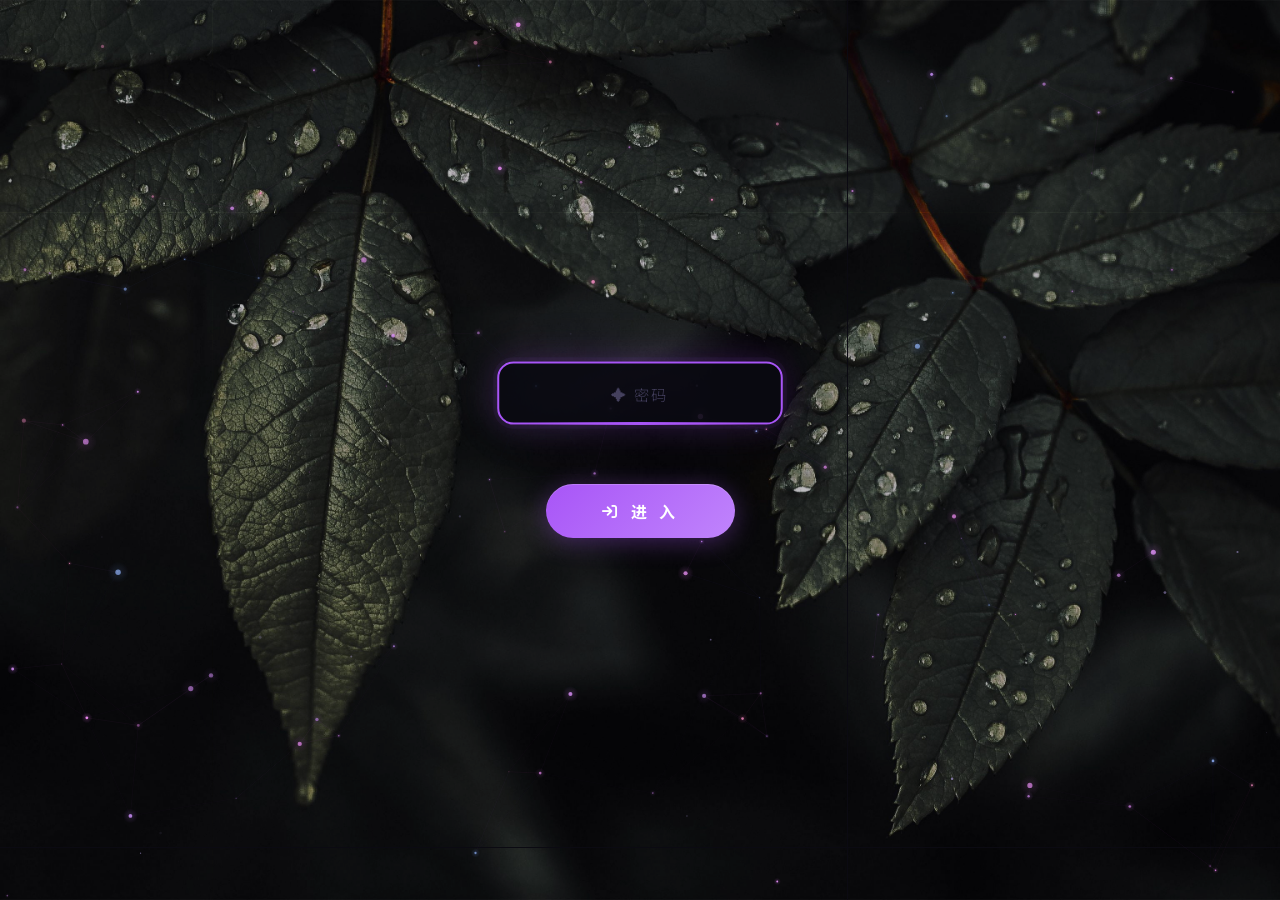
==== index.html @ 1ad1141d "fix: improve background slideshow loading" ====
<!DOCTYPE html>
<html lang="zh-CN">
<head>
  <meta charset="UTF-8">
  <meta name="viewport" content="width=device-width, initial-scale=1.0">
  <title>AniList · 入口</title>
  <link rel="preconnect" href="https://fonts.googleapis.com">
  <link rel="preconnect" href="https://fonts.gstatic.com" crossorigin>
  <link href="https://fonts.googleapis.com/css2?family=Noto+Sans+SC:wght@300;400;500;700;900&family=Zen+Dots&display=swap" rel="stylesheet">
  <link rel="preload" as="image" href="images/bg1.jpg">
  <link rel="preload" as="image" href="images/bg4.jpg">
  <link rel="preload" as="image" href="images/bg5.jpg">
  <link rel="preload" as="image" href="images/bg6.jpg">
  <link rel="preload" as="image" href="images/bg11.jpg">
  <link rel="stylesheet" href="https://cdnjs.cloudflare.com/ajax/libs/font-awesome/6.5.1/css/all.min.css">
  <link rel="stylesheet" href="css/style.css">
  <style>
    body { margin: 0; overflow: hidden; background: #0b0a12; }
    #particleCanvas { position: fixed; inset: 0; z-index: 1; pointer-events: none; }

    /* 背景轮播 */
    .bg-slideshow {
      position: fixed;
      inset: 0;
      z-index: 0;
      background: #0b0a12;
    }
    .bg-slideshow img {
      position: absolute;
      inset: 0;
      width: 100%;
      height: 100%;
      object-fit: cover;
      opacity: 0;
      transition: opacity 1.8s ease;
      will-change: opacity;
    }
    .bg-slideshow img.active {
      opacity: 0.75;
    }
  </style>
</head>
<body>

  <!-- 背景轮播 -->
  <div class="bg-slideshow" id="bgSlideshow">
    <img src="images/bg1.jpg" alt="" />
    <img src="images/bg4.jpg" alt="" />
    <img src="images/bg5.jpg" alt="" />
    <img src="images/bg6.jpg" alt="" />
    <img src="images/bg11.jpg" alt="" />
  </div>

  <canvas id="particleCanvas"></canvas>

  <div class="gate-wrap" id="gateWrap">
    <div class="gate-box" id="gateBox">
      <div class="gate-input-wrap">
        <input type="password" id="gatePassword" class="gate-input" placeholder="✦ 密码" autocomplete="off" spellcheck="false" />
        <div class="gate-input-glow"></div>
      </div>
      <p class="gate-error" id="gateError">✧ 密码错误</p>
      <button class="gate-btn" id="gateBtn"><i class="fa-solid fa-arrow-right-to-bracket"></i> 进 入</button>
    </div>
  </div>

  <script src="js/particles.js"></script>
  <script>
    (function() {
      'use strict';

      const PASSWORD = '9421';

      // 粒子背景
      var c = document.getElementById('particleCanvas');
      if (c) new ParticleBackground(c);

      // 背景图轮播
      (function() {
        var imgs = document.querySelectorAll('#bgSlideshow img');
        if (imgs.length === 0) return;
        var idx = 0;
        var started = false;

        function startSlideshow() {
          if (started) return;
          started = true;
          imgs[idx].classList.add('active');
          setInterval(function() {
            imgs[idx].classList.remove('active');
            idx = (idx + 1) % imgs.length;
            imgs[idx].classList.add('active');
          }, 5000);
        }

        var first = imgs[0];
        if (first.complete) {
          startSlideshow();
        } else {
          first.addEventListener('load', startSlideshow, { once: true });
        }
      })();

      var input = document.getElementById('gatePassword');
      var btn = document.getElementById('gateBtn');
      var error = document.getElementById('gateError');
      var wrap = document.getElementById('gateWrap');

      if (sessionStorage.getItem('anilist_gate_passed') === '1') {
        window.location.replace('app.html');
        return;
      }

      function tryEnter() {
        if (input.value === PASSWORD) {
          sessionStorage.setItem('anilist_gate_passed', '1');
          btn.disabled = true;
          input.classList.remove('shake');
          input.classList.add('success');
          input.disabled = true;
          setTimeout(function() {
            wrap.style.opacity = '0';
            wrap.style.transition = 'opacity 0.4s ease';
            setTimeout(function() { window.location.replace('app.html'); }, 400);
          }, 300);
        } else {
          input.classList.remove('success');
          input.classList.add('shake');
          error.classList.add('show');
          input.value = '';
          input.blur();
          setTimeout(function() {
            input.classList.remove('shake');
            input.focus();
          }, 500);
        }
      }

      input.addEventListener('keydown', function(e) {
        if (e.key === 'Enter') { e.preventDefault(); tryEnter(); }
      });

      btn.addEventListener('click', tryEnter);

      input.addEventListener('input', function() {
        error.classList.remove('show');
        input.classList.remove('shake');
      });

      setTimeout(function() { input.focus(); }, 600);
    })();
  </script>
</body>
</html>
---- css/style.css ----
﻿/* ============================================================
   AniList 路 鍔ㄦ极椋庤拷鐣蹇?- 鍏ㄦ牱寮?
   ============================================================ */

/* ---------- CSS 鍙橀噺 ---------- */
:root {
  --bg-primary: #0b0a12;
  --bg-secondary: #12101e;
  --bg-card: #1a1730;
  --bg-card-hover: #221f3a;
  --bg-modal: #1a1730;
  --bg-input: #12101e;
  --border-color: #2d2850;
  --border-focus: #a855f7;
  --text-primary: #f0eef8;
  --text-secondary: #9a94b8;
  --text-muted: #6b6490;
  --accent: #a855f7;
  --accent-hover: #c084fc;
  --accent-glow: rgba(168, 85, 247, 0.35);
  --accent-gradient: linear-gradient(135deg, #a855f7, #ec4899);
  --accent-gradient-2: linear-gradient(135deg, #a855f7, #ec4899, #f59e0b, #a855f7);
  --accent-gradient-3: linear-gradient(90deg, #a855f7, #ec4899, #f59e0b, #22c55e, #60a5fa, #a855f7);
  --danger: #ef4444;
  --danger-hover: #f87171;
  --success: #22c55e;
  --success-bg: rgba(34, 197, 94, 0.1);
  --watching-color: #22c55e;
  --want-color: #f59e0b;
  --completed-color: #a855f7;
  --hold-color: #6b7280;
  --anime-color: #f472b6;
  --drama-color: #60a5fa;
  --movie-color: #f59e0b;
  --card-radius: 16px;
  --modal-radius: 20px;
  --font-main: 'Noto Sans SC', -apple-system, BlinkMacSystemFont, sans-serif;
  --font-display: 'Zen Dots', cursive;
  --shadow-card: 0 4px 24px rgba(0, 0, 0, 0.4);
  --shadow-modal: 0 8px 48px rgba(0, 0, 0, 0.6);
  --transition: 0.25s cubic-bezier(0.4, 0, 0.2, 1);
  --transition-slow: 0.5s cubic-bezier(0.4, 0, 0.2, 1);
}

/* ---------- 鍏抽敭甯у姩鐢?---------- */
@keyframes neonPulse {
  0%, 100% { filter: drop-shadow(0 0 8px var(--accent-glow)); }
  50% { filter: drop-shadow(0 0 20px var(--accent-glow)) drop-shadow(0 0 40px rgba(168, 85, 247, 0.2)); }
}

@keyframes neonPulseText {
  0%, 100% { opacity: 1; }
  50% { opacity: 0.85; }
}

@keyframes shimmer {
  0% { background-position: -200% 0; }
  100% { background-position: 200% 0; }
}

@keyframes rotateGlow {
  0% { transform: rotate(0deg); }
  100% { transform: rotate(360deg); }
}

@keyframes floatShape {
  0%, 100% { transform: translateY(0) rotate(0deg); }
  33% { transform: translateY(-12px) rotate(1deg); }
  66% { transform: translateY(-6px) rotate(-1deg); }
}

@keyframes scaleIn {
  from { transform: scale(0.85); opacity: 0; }
  to { transform: scale(1); opacity: 1; }
}

@keyframes pulseRing {
  0% { transform: scale(1); opacity: 0.6; }
  50% { transform: scale(1.3); opacity: 0.2; }
  100% { transform: scale(1.5); opacity: 0; }
}

@keyframes confettiFall {
  0% { transform: translateY(-10vh) rotate(0deg); opacity: 1; }
  100% { transform: translateY(110vh) rotate(720deg); opacity: 0; }
}

@keyframes glowSlide {
  0% { left: -100%; }
  100% { left: 200%; }
}

@keyframes fadeInUp {
  from { opacity: 0; transform: translateY(20px); }
  to { opacity: 1; transform: translateY(0); }
}

/* ---------- Reset ---------- */
*, *::before, *::after {
  box-sizing: border-box;
  margin: 0;
  padding: 0;
}

html { scroll-behavior: smooth; }

body {
  font-family: var(--font-main);
  background: var(--bg-primary);
  color: var(--text-primary);
  min-height: 100vh;
  overflow-x: hidden;
  overflow-y: scroll;
  line-height: 1.6;
}

/* ---------- 鍚屾鐘舵€佹寚绀哄櫒 ---------- */
.sync-status {
  position: fixed;
  top: 12px;
  right: 12px;
  z-index: 50;
  display: flex;
  align-items: center;
  gap: 5px;
  padding: 5px 12px 5px 10px;
  border-radius: 20px;
  font-size: 11px;
  font-weight: 500;
  background: rgba(11, 10, 18, 0.7);
  backdrop-filter: blur(8px);
  border: 1px solid var(--border-color);
  color: var(--text-muted);
  pointer-events: none;
  transition: var(--transition);
  animation: fadeInDown 0.4s ease;
}

.sync-status i { font-size: 12px; }

.sync-status.sync-connected {
  border-color: rgba(34, 197, 94, 0.3);
  color: var(--success);
}

.sync-status.sync-syncing i {
  animation: spin 1.5s linear infinite;
}

.sync-status.sync-error {
  border-color: rgba(239, 68, 68, 0.3);
  color: var(--danger);
}

.sync-status.sync-local {
  border-color: rgba(107, 114, 128, 0.3);
  color: var(--text-muted);
}

@keyframes spin {
  from { transform: rotate(0deg); }
  to { transform: rotate(360deg); }
}

@keyframes fadeInDown {
  from { opacity: 0; transform: translateY(-10px); }
  to { opacity: 1; transform: translateY(0); }
}

/* ---------- 绮掑瓙鐢诲竷 ---------- */
#particleCanvas {
  position: fixed;
  top: 0;
  left: 0;
  width: 100%;
  height: 100%;
  z-index: 0;
  pointer-events: none;
}

/* ---------- 鑳屾櫙鍔ㄦ极鍓奖 ---------- */
.anime-bg-container {
  position: fixed;
  top: 0;
  left: 0;
  width: 100%;
  height: 100%;
  z-index: 0;
  pointer-events: none;
  overflow: hidden;
}

.anime-bg-silhouette {
  position: absolute;
  pointer-events: none;
  will-change: transform;
  transition: opacity 1.5s ease;
}

@keyframes silhouetteFloat {
  0%, 100% { transform: translate(0, 0) rotate(0deg) scale(1); }
  25% { transform: translate(40px, -25px) rotate(6deg) scale(1.03); }
  50% { transform: translate(-15px, -45px) rotate(-4deg) scale(0.97); }
  75% { transform: translate(25px, -15px) rotate(3deg) scale(1.01); }
}

@keyframes silhouetteFloat2 {
  0%, 100% { transform: translate(0, 0) rotate(0deg) scale(1); }
  33% { transform: translate(-35px, -20px) rotate(-5deg) scale(1.02); }
  66% { transform: translate(20px, -35px) rotate(4deg) scale(0.98); }
}

@keyframes silhouetteFloat3 {
  0%, 100% { transform: translate(0, 0) rotate(0deg); }
  50% { transform: translate(30px, -30px) rotate(-8deg); }
}

/* ---------- 涓诲鍣?---------- */
.app-container {
  position: relative;
  z-index: 1;
  max-width: 1200px;
  margin: 0 auto;
  padding: 16px 16px 100px;
}

/* ============================================================
   澶撮儴
   ============================================================ */
.app-header {
  margin-bottom: 20px;
}

.header-content {
  display: flex;
  align-items: center;
  justify-content: space-between;
  padding: 16px 20px;
  background: var(--bg-secondary);
  border: 1px solid var(--border-color);
  border-radius: 20px;
  backdrop-filter: blur(12px);
}

.header-brand {
  display: flex;
  align-items: center;
  gap: 10px;
}

.header-icon {
  width: 44px;
  height: 44px;
  display: flex;
  align-items: center;
  justify-content: center;
  font-size: 20px;
  background: rgba(168, 85, 247, 0.12);
  border-radius: 14px;
  color: var(--accent-hover);
  animation: floatShape 4s ease-in-out infinite;
  box-shadow: 0 0 20px rgba(168, 85, 247, 0.1);
  transition: var(--transition);
}

.header-content:hover .header-icon {
  background: rgba(168, 85, 247, 0.2);
  box-shadow: 0 0 30px var(--accent-glow);
  transform: rotate(-5deg) scale(1.05);
}

.header-title {
  font-family: var(--font-display);
  font-size: 22px;
  font-weight: 400;
  background: var(--accent-gradient-3);
  background-size: 200% auto;
  -webkit-background-clip: text;
  -webkit-text-fill-color: transparent;
  background-clip: text;
  letter-spacing: 1px;
  animation: neonPulse 3s ease-in-out infinite, shimmer 6s linear infinite;
}

/* ---------- 鍏ㄥ眬鍥炬爣鍔ㄧ敾 ---------- */
.header-btn i, .fab i, .btn i {
  transition: transform 0.3s ease, filter 0.3s ease;
}

.header-btn:hover i {
  transform: scale(1.2);
  filter: drop-shadow(0 0 4px var(--accent-glow));
}

.btn-submit:hover i {
  transform: translateX(2px) scale(1.1);
}

.btn-danger:hover i {
  animation: iconShake 0.4s ease;
}

@keyframes iconShake {
  0%, 100% { transform: rotate(0); }
  25% { transform: rotate(-8deg); }
  75% { transform: rotate(8deg); }
}

/* 榧犳爣鍏夋檿璺熼殢 */
#glowCursor {
  position: fixed;
  width: 300px;
  height: 300px;
  border-radius: 50%;
  background: radial-gradient(circle, rgba(168, 85, 247, 0.06) 0%, transparent 70%);
  pointer-events: none;
  z-index: 0;
  transform: translate(-50%, -50%);
  transition: left 0.15s ease-out, top 0.15s ease-out;
}

.header-subtitle {
  font-size: 12px;
  color: var(--text-muted);
  -webkit-text-fill-color: var(--text-muted);
  background: none;
  display: none;
}

.header-actions {
  display: flex;
  gap: 6px;
}

.header-btn {
  width: 38px;
  height: 38px;
  border-radius: 10px;
  border: 1px solid var(--border-color);
  background: var(--bg-input);
  color: var(--text-secondary);
  font-size: 14px;
  cursor: pointer;
  transition: var(--transition);
  display: flex;
  align-items: center;
  justify-content: center;
}

.header-btn:hover {
  border-color: var(--accent);
  color: var(--accent);
  background: rgba(168, 85, 247, 0.08);
  box-shadow: 0 0 16px var(--accent-glow);
}

/* ============================================================
   绛涢€夋爮
   ============================================================ */
.filter-bar {
  display: flex;
  flex-direction: column;
  gap: 10px;
  margin-bottom: 16px;
}

.filter-group {
  display: flex;
  gap: 8px;
  flex-wrap: wrap;
}

.filter-select-wrapper {
  flex: 1;
  min-width: 100px;
}

.filter-select {
  width: 100%;
  padding: 10px 12px;
  background: var(--bg-secondary);
  border: 1px solid var(--border-color);
  border-radius: 12px;
  color: var(--text-primary);
  font-size: 13px;
  font-family: var(--font-main);
  outline: none;
  cursor: pointer;
  transition: var(--transition);
  appearance: none;
  -webkit-appearance: none;
  background-image: url("data:image/svg+xml,%3Csvg xmlns='http://www.w3.org/2000/svg' width='12' height='12' viewBox='0 0 24 24' fill='none' stroke='%239a94b8' stroke-width='2' stroke-linecap='round' stroke-linejoin='round'%3E%3Cpolyline points='6 9 12 15 18 9'%3E%3C/polyline%3E%3C/svg%3E");
  background-repeat: no-repeat;
  background-position: right 10px center;
  padding-right: 32px;
}

.filter-select:focus {
  border-color: var(--accent);
  box-shadow: 0 0 16px var(--accent-glow);
}

.filter-select option {
  background: var(--bg-modal);
  color: var(--text-primary);
}

/* ============================================================
   缁熻鏍?
   ============================================================ */
.stats-bar {
  display: flex;
  gap: 8px;
  margin-bottom: 20px;
  overflow-x: auto;
  padding: 2px 0;
  -webkit-overflow-scrolling: touch;
  scrollbar-width: none;
}
.stats-bar::-webkit-scrollbar { display: none; }

.stat-item {
  flex: 1;
  min-width: 64px;
  padding: 10px 6px;
  background: var(--bg-secondary);
  border: 1px solid var(--border-color);
  border-radius: 14px;
  text-align: center;
  cursor: pointer;
  transition: var(--transition);
  user-select: none;
  min-height: 72px;
  display: flex;
  flex-direction: column;
  justify-content: center;
  align-items: center;
}

/* ===== 搜索行 ===== */
.search-row {
  display: flex;
  gap: 8px;
  margin-bottom: 16px;
}

.search-row .stat-search-wrap {
  position: relative;
  width: 100%;
}

.search-row .stat-search-wrap i {
  position: absolute;
  left: 8px;
  top: 50%;
  transform: translateY(-50%);
  font-size: 11px;
  color: var(--text-muted);
  pointer-events: none;
  transition: var(--transition);
}

.search-row .stat-search {
  width: 100%;
  padding: 6px 8px 6px 22px;
  background: var(--bg-secondary);
  border: 1px solid var(--border-color);
  border-radius: 10px;
  color: var(--text-primary);
  font-size: 12px;
  font-family: var(--font-main);
  outline: none;
  transition: var(--transition);
  box-sizing: border-box;
  cursor: text;
}

.search-row .stat-search::placeholder { color: var(--text-muted); font-size: 11px; }
.search-row .stat-search:hover { border-color: rgba(168, 85, 247, 0.3); }
.search-row .stat-search:focus {
  border-color: var(--accent);
  box-shadow: 0 0 14px var(--accent-glow);
  background: rgba(168, 85, 247, 0.05);
}
.search-row .stat-search:focus ~ i { color: var(--accent); }
.search-row .stat-search:not(:placeholder-shown) { border-color: rgba(168, 85, 247, 0.25); }

.stat-item:hover {
  border-color: var(--accent);
  background: rgba(168, 85, 247, 0.06);
}

.stat-item.active {
  border-color: var(--accent);
  background: rgba(168, 85, 247, 0.1);
  box-shadow: 0 0 16px var(--accent-glow);
}

.stat-count {
  display: block;
  font-size: 20px;
  font-weight: 700;
  color: var(--text-primary);
  line-height: 1.2;
}

.stat-label {
  font-size: 11px;
  color: var(--text-muted);
  line-height: 1.3;
  display: inline-flex;
  align-items: center;
  justify-content: center;
  gap: 4px;
}

.stat-label i {
  font-size: 10px;
}

/* ============================================================
   鍗＄墖鍒楄〃
   ============================================================ */
.list-container {
  display: grid;
  gap: 12px;
  min-height: 200px;
}

/* 鍗＄墖 */
.card {
  background: var(--bg-card);
  border: 1px solid var(--border-color);
  border-radius: var(--card-radius);
  padding: 16px;
  cursor: pointer;
  transition: var(--transition);
  animation: cardEnter 0.4s cubic-bezier(0.22, 1, 0.36, 1) backwards;
  position: relative;
  overflow: hidden;
}

.card::before {
  content: '';
  position: absolute;
  top: 0;
  left: 0;
  width: 100%;
  height: 3px;
  background: var(--accent-gradient);
  opacity: 0;
  transition: var(--transition);
}

/* 榧犳爣缁忚繃鏃剁殑闇撹櫣娴佸厜 */
.card::after {
  content: '';
  position: absolute;
  top: 0;
  left: -100%;
  width: 60%;
  height: 100%;
  background: linear-gradient(90deg, transparent, rgba(168, 85, 247, 0.06), transparent);
  transform: skewX(-25deg);
  transition: none;
  pointer-events: none;
}

.card:hover {
  transform: translateY(-4px) scale(1.02);
  border-color: var(--accent);
  box-shadow: var(--shadow-card), 0 0 24px var(--accent-glow), 0 0 60px rgba(168, 85, 247, 0.08);
  background: var(--bg-card-hover);
}

.card:hover::before { opacity: 1; }
.card:hover::after {
  animation: glowSlide 1.2s ease-in-out forwards;
}

.card:active { transform: scale(0.97); }

@keyframes cardEnter {
  from { opacity: 0; transform: translateY(16px); }
  to { opacity: 1; transform: translateY(0); }
}

/* 鍗＄墖澶撮儴 */
.card-header {
  display: flex;
  align-items: flex-start;
  gap: 12px;
  margin-bottom: 10px;
}

.card-type-badge {
  flex-shrink: 0;
  display: inline-flex;
  align-items: center;
  gap: 5px;
  padding: 6px 12px 6px 10px;
  border-radius: 20px;
  font-size: 13px;
  font-weight: 600;
  transition: var(--transition);
  position: relative;
  overflow: hidden;
}

.card-type-badge i {
  font-size: 13px;
}

.card-type-badge-text {
  font-size: 12px;
  font-weight: 600;
  letter-spacing: 0.5px;
}

.card-type-badge::after {
  content: '';
  position: absolute;
  inset: 0;
  border-radius: inherit;
  background: linear-gradient(135deg, rgba(255,255,255,0.15), transparent);
  pointer-events: none;
}

.card:hover .card-type-badge {
  transform: scale(1.08);
  box-shadow: 0 0 16px currentColor33;
}

.card-title {
  flex: 1;
  font-size: 16px;
  font-weight: 600;
  line-height: 1.3;
  word-break: break-word;
  padding-top: 4px;
}

/* 鍗＄墖鐘舵€佹爣绛?*/
.card-status {
  display: inline-flex;
  align-items: center;
  gap: 5px;
  padding: 3px 12px 3px 10px;
  border-radius: 20px;
  font-size: 11px;
  font-weight: 500;
  letter-spacing: 0.3px;
}

.card-status i {
  font-size: 10px;
  opacity: 0.9;
}

.status-watching {
  background: rgba(34, 197, 94, 0.12);
  color: var(--watching-color);
  border: 1px solid rgba(34, 197, 94, 0.25);
}
.status-want_to_watch {
  background: rgba(245, 158, 11, 0.12);
  color: var(--want-color);
  border: 1px solid rgba(245, 158, 11, 0.25);
}
.status-completed {
  background: rgba(168, 85, 247, 0.12);
  color: var(--completed-color);
  border: 1px solid rgba(168, 85, 247, 0.25);
}
.status-on_hold {
  background: rgba(107, 114, 128, 0.12);
  color: var(--hold-color);
  border: 1px solid rgba(107, 114, 128, 0.25);
}

/* 鍗＄墖搴曢儴 */
.card-footer {
  display: flex;
  align-items: center;
  justify-content: space-between;
  margin-top: 10px;
}

.card-rating {
  display: flex;
  gap: 2px;
  font-size: 14px;
  color: var(--text-muted);
}

.card-rating .star-filled { color: #f59e0b; }

.card-date {
  font-size: 11px;
  color: var(--text-muted);
  white-space: nowrap;
  display: inline-flex;
  align-items: center;
  gap: 4px;
}

.card-date i {
  font-size: 10px;
  opacity: 0.6;
}

.card-notes {
  font-size: 12px;
  color: var(--text-secondary);
  margin-top: 6px;
  line-height: 1.5;
  display: -webkit-box;
  -webkit-line-clamp: 2;
  -webkit-box-orient: vertical;
  overflow: hidden;
}

/* ============================================================
   绌虹姸鎬?
   ============================================================ */
.empty-state {
  display: none;
  flex-direction: column;
  align-items: center;
  justify-content: center;
  padding: 60px 20px;
  text-align: center;
}

.empty-state.visible { display: flex; }

.empty-icon {
  font-size: 56px;
  margin-bottom: 16px;
  animation: floatShape 3s ease-in-out infinite;
  display: inline-flex;
  align-items: center;
  justify-content: center;
  width: 80px;
  height: 80px;
  background: rgba(168, 85, 247, 0.08);
  border-radius: 24px;
  color: var(--accent);
  transition: var(--transition-slow);
}

.empty-state:hover .empty-icon {
  transform: scale(1.05);
  background: rgba(168, 85, 247, 0.15);
  box-shadow: 0 0 30px var(--accent-glow);
}

.empty-text {
  font-size: 16px;
  color: var(--text-muted);
  max-width: 280px;
}

/* ============================================================
   娴姩鎸夐挳
   ============================================================ */
.fab {
  position: fixed;
  bottom: 24px;
  right: 24px;
  width: 56px;
  height: 56px;
  border-radius: 50%;
  background: var(--accent-gradient);
  border: none;
  color: #fff;
  font-size: 22px;
  cursor: pointer;
  z-index: 100;
  box-shadow: 0 4px 20px var(--accent-glow);
  transition: var(--transition);
  display: flex;
  align-items: center;
  justify-content: center;
  animation: neonPulse 3s ease-in-out infinite;
}

.fab::before {
  content: '';
  position: absolute;
  inset: -4px;
  border-radius: 50%;
  background: var(--accent-gradient-3);
  background-size: 200% auto;
  z-index: -1;
  animation: rotateGlow 4s linear infinite, shimmer 3s linear infinite;
  opacity: 0;
  transition: opacity 0.3s ease;
}

.fab::after {
  content: '';
  position: absolute;
  inset: -8px;
  border-radius: 50%;
  border: 2px solid var(--accent);
  animation: pulseRing 2s ease-out infinite;
  opacity: 0;
  transition: opacity 0.3s ease;
}

.fab:hover {
  transform: scale(1.1) rotate(90deg);
  box-shadow: 0 6px 30px var(--accent-glow);
}

.fab:hover::before,
.fab:hover::after { opacity: 1; }

.fab:active { transform: scale(0.95); }

/* ============================================================
   妯℃€佹
   ============================================================ */
.modal-overlay {
  display: none;
  position: fixed;
  inset: 0;
  background: rgba(0, 0, 0, 0.7);
  backdrop-filter: blur(6px);
  z-index: 200;
  align-items: flex-end;
  justify-content: center;
  animation: fadeIn 0.25s ease;
}

.modal-overlay.open {
  display: flex;
}

.modal-overlay.closing {
  animation: fadeOut 0.2s ease forwards;
}

@keyframes fadeIn {
  from { opacity: 0; }
  to { opacity: 1; }
}

@keyframes fadeOut {
  from { opacity: 1; }
  to { opacity: 0; }
}

.modal-content {
  width: 100%;
  max-width: 520px;
  max-height: 90vh;
  overflow-y: auto;
  background: var(--bg-modal);
  border-radius: var(--modal-radius) var(--modal-radius) 0 0;
  padding: 24px 20px 30px;
  animation: slideUp 0.3s ease;
  box-shadow: var(--shadow-modal);
}

.modal-sm { max-width: 400px; }

@keyframes slideUp {
  from { transform: translateY(40px); opacity: 0; }
  to { transform: translateY(0); opacity: 1; }
}


.modal-header {
  display: flex;
  align-items: center;
  justify-content: space-between;
  margin-bottom: 20px;
}

.modal-title {
  font-size: 20px;
  font-weight: 700;
}

.modal-close {
  width: 34px;
  height: 34px;
  border-radius: 10px;
  border: 1px solid var(--border-color);
  background: var(--bg-input);
  color: var(--text-muted);
  font-size: 14px;
  cursor: pointer;
  display: flex;
  align-items: center;
  justify-content: center;
  transition: var(--transition);
}

.modal-close:hover {
  border-color: var(--danger);
  color: var(--danger);
}

/* 琛ㄥ崟 */
.anime-form { display: flex; flex-direction: column; gap: 16px; }

.form-group { display: flex; flex-direction: column; gap: 6px; }

.form-label {
  font-size: 13px;
  font-weight: 500;
  color: var(--text-secondary);
}

.form-input {
  padding: 12px 14px;
  background: var(--bg-input);
  border: 1px solid var(--border-color);
  border-radius: 12px;
  color: var(--text-primary);
  font-size: 14px;
  font-family: var(--font-main);
  outline: none;
  transition: var(--transition);
}

.form-input:focus {
  border-color: var(--accent);
  box-shadow: 0 0 16px var(--accent-glow);
}

.form-row {
  display: flex;
  gap: 12px;
}

.form-row .form-group { flex: 1; }

.form-select-wrapper {
  position: relative;
}

.form-select {
  width: 100%;
  padding: 12px 14px;
  background: var(--bg-input);
  border: 1px solid var(--border-color);
  border-radius: 12px;
  color: var(--text-primary);
  font-size: 14px;
  font-family: var(--font-main);
  outline: none;
  cursor: pointer;
  transition: var(--transition);
  appearance: none;
  -webkit-appearance: none;
  background-image: url("data:image/svg+xml,%3Csvg xmlns='http://www.w3.org/2000/svg' width='12' height='12' viewBox='0 0 24 24' fill='none' stroke='%239a94b8' stroke-width='2' stroke-linecap='round' stroke-linejoin='round'%3E%3Cpolyline points='6 9 12 15 18 9'%3E%3C/polyline%3E%3C/svg%3E");
  background-repeat: no-repeat;
  background-position: right 12px center;
  padding-right: 36px;
}

.form-select:focus {
  border-color: var(--accent);
  box-shadow: 0 0 16px var(--accent-glow);
}

.form-textarea {
  padding: 12px 14px;
  background: var(--bg-input);
  border: 1px solid var(--border-color);
  border-radius: 12px;
  color: var(--text-primary);
  font-size: 14px;
  font-family: var(--font-main);
  outline: none;
  resize: vertical;
  min-height: 60px;
  transition: var(--transition);
}

.form-textarea:focus {
  border-color: var(--accent);
  box-shadow: 0 0 16px var(--accent-glow);
}

/* 鏄熸槦璇勫垎 */
.star-rating {
  display: flex;
  gap: 4px;
  font-size: 30px;
  cursor: pointer;
  user-select: none;
}

.star-rating .star {
  transition: var(--transition);
  color: var(--text-muted);
}

.star-rating .star.active {
  color: #f59e0b;
  text-shadow: 0 0 12px rgba(245, 158, 11, 0.5);
  transform: scale(1.1);
}

.star-rating .star:hover {
  transform: scale(1.2);
}

/* 鎸夐挳 */
.form-actions {
  display: flex;
  gap: 10px;
  margin-top: 4px;
}

.btn {
  flex: 1;
  padding: 12px;
  border-radius: 12px;
  border: none;
  font-size: 14px;
  font-weight: 600;
  font-family: var(--font-main);
  cursor: pointer;
  transition: var(--transition);
  display: flex;
  align-items: center;
  justify-content: center;
  gap: 6px;
}

.btn-cancel {
  background: var(--bg-input);
  border: 1px solid var(--border-color);
  color: var(--text-secondary);
}

.btn-cancel:hover {
  border-color: var(--text-muted);
  color: var(--text-primary);
}

.btn-submit {
  background: var(--accent-gradient);
  color: #fff;
  box-shadow: 0 4px 16px var(--accent-glow);
}

.btn-submit:hover {
  transform: translateY(-1px);
  box-shadow: 0 6px 24px var(--accent-glow);
}

.btn-danger {
  background: var(--danger);
  color: #fff;
}

.btn-danger:hover {
  background: var(--danger-hover);
  transform: translateY(-1px);
}

/* 鍒犻櫎寮圭獥 */
.delete-body {
  text-align: center;
  padding: 16px 0;
}

.delete-icon {
  font-size: 40px;
  margin-bottom: 12px;
  color: var(--danger);
  display: inline-flex;
  align-items: center;
  justify-content: center;
  width: 72px;
  height: 72px;
  background: rgba(239, 68, 68, 0.1);
  border-radius: 20px;
  animation: floatShape 3s ease-in-out infinite;
}

.delete-text {
  font-size: 15px;
  margin-bottom: 4px;
}

.delete-hint {
  font-size: 12px;
  color: var(--text-muted);
}

/* ============================================================
   Toast 娑堟伅
   ============================================================ */
.toast-container {
  position: fixed;
  bottom: 96px;
  left: 50%;
  transform: translateX(-50%);
  z-index: 300;
  display: flex;
  flex-direction: column;
  align-items: center;
  gap: 8px;
  pointer-events: none;
}

.toast {
  padding: 10px 24px;
  border-radius: 12px;
  background: var(--bg-card);
  border: 1px solid var(--border-color);
  color: var(--text-primary);
  font-size: 13px;
  font-weight: 500;
  box-shadow: 0 4px 20px rgba(0,0,0,0.5);
  animation: toastIn 0.25s ease, toastOut 0.25s ease 2.5s forwards;
  pointer-events: auto;
  backdrop-filter: blur(8px);
}

.toast.success { border-color: var(--success); }
.toast.error { border-color: var(--danger); }

/* 鎾ら攢 Toast */
.toast.undo-toast {
  display: flex;
  align-items: center;
  gap: 12px;
  padding: 10px 16px 10px 20px;
  border-color: var(--accent);
  background: var(--bg-modal);
  box-shadow: 0 4px 24px rgba(168, 85, 247, 0.25);
}

.undo-msg {
  font-size: 13px;
  color: var(--text-secondary);
}

.undo-btn {
  padding: 5px 14px;
  border-radius: 8px;
  border: 1px solid var(--accent);
  background: rgba(168, 85, 247, 0.12);
  color: var(--accent-hover);
  font-size: 12px;
  font-weight: 600;
  font-family: var(--font-main);
  cursor: pointer;
  transition: var(--transition);
  white-space: nowrap;
}

.undo-btn:hover {
  background: rgba(168, 85, 247, 0.25);
  box-shadow: 0 0 12px var(--accent-glow);
  transform: scale(1.05);
}

.undo-btn:active {
  transform: scale(0.95);
}

.toast-out {
  opacity: 0 !important;
  transform: translateY(-8px) !important;
  transition: all 0.25s ease !important;
}

@keyframes toastIn {
  from { opacity: 0; transform: translateY(12px); }
  to { opacity: 1; transform: translateY(0); }
}
@keyframes toastOut {
  from { opacity: 1; }
  to { opacity: 0; transform: translateY(-8px); }
}

/* ============================================================
   褰╃焊搴嗙鏁堟灉
   ============================================================ */
.confetti-container {
  position: fixed;
  top: 0;
  left: 0;
  width: 100%;
  height: 100%;
  pointer-events: none;
  z-index: 999;
  overflow: hidden;
}

.confetti-piece {
  position: absolute;
  width: 10px;
  height: 10px;
  top: -10px;
  animation: confettiFall 3s ease-in forwards;
}

/* ============================================================
   缁熻鏁板瓧鍙樺寲鍔ㄧ敾
   ============================================================ */
.stat-count {
  display: block;
  font-size: 20px;
  font-weight: 700;
  color: var(--text-primary);
  line-height: 1.2;
  transition: all 0.3s ease;
}

.stat-count.pop {
  animation: countPop 0.3s cubic-bezier(0.22, 1, 0.36, 1);
}

@keyframes countPop {
  0% { transform: scale(1); }
  50% { transform: scale(1.3); color: var(--accent); }
  100% { transform: scale(1); }
}

/* ============================================================
   鍗＄墖鍒犻櫎鍔ㄧ敾
   ============================================================ */
.card.removing {
  animation: cardRemove 0.3s ease forwards;
}

@keyframes cardRemove {
  to { opacity: 0; transform: scale(0.85) translateY(-10px); }
}

/* ============================================================
   鍝嶅簲寮忛€傞厤锛堢Щ鍔ㄤ紭鍏堬級
   ============================================================ */

/* 鈹€鈹€ 鏋佸皬灞?(<400px) 鈹€鈹€鈹€鈹€鈹€鈹€鈹€鈹€鈹€鈹€鈹€鈹€鈹€鈹€鈹€鈹€鈹€鈹€鈹€鈹€鈹€鈹€鈹€鈹€ */
@media (max-width: 399px) {
  .app-container { padding: 10px 10px 90px; }

  .header-content { padding: 10px 12px; gap: 6px; }
  .header-icon { width: 32px; height: 32px; font-size: 14px; }
  .header-title { font-size: 17px; }
  .header-btn { width: 32px; height: 32px; font-size: 11px; }

  .card { padding: 12px; border-radius: 12px; }
  .card-type-badge { padding: 4px 10px 4px 8px; font-size: 11px; }
  .card-type-badge i { font-size: 11px; }
  .card-type-badge-text { font-size: 10px; }
  .card-title { font-size: 14px; }
  .card-footer { flex-direction: column; align-items: flex-start; gap: 6px; }

  .stat-item { min-width: 50px; padding: 6px 2px; border-radius: 10px; }
  .stat-count { font-size: 16px; }
  .stat-label { font-size: 9px; gap: 2px; }
  .stat-label i { font-size: 8px; }

  .filter-select { font-size: 11px; padding: 7px 8px; padding-right: 26px; background-size: 10px; }

.fab {
    bottom: 16px; right: 16px;
    width: 44px; height: 44px;
    font-size: 17px;
  }

  .modal-content { padding: 16px 14px 20px; border-radius: 16px 16px 0 0; }
  .modal-title { font-size: 17px; }

  .sync-status { top: 6px; right: 6px; padding: 3px 8px; font-size: 9px; gap: 3px; }
  .sync-status i { font-size: 9px; }

  .toast { font-size: 12px; padding: 8px 16px; }
  .undo-btn { font-size: 11px; padding: 4px 10px; }
}

/* 鈹€鈹€ 鏍囧噯鎵嬫満 (400~599px) 鈹€鈹€鈹€鈹€鈹€鈹€鈹€鈹€鈹€鈹€鈹€鈹€鈹€鈹€鈹€鈹€鈹€鈹€鈹€鈹€ */
@media (min-width: 400px) and (max-width: 599px) {
  .app-container { padding: 12px 14px 90px; }

  .header-content { padding: 12px 14px; gap: 8px; }
  .header-icon { width: 36px; height: 36px; font-size: 16px; }
  .header-title { font-size: 19px; }
  .header-btn { width: 34px; height: 34px; font-size: 12px; }

  .card { padding: 14px; }
  .card-type-badge { padding: 5px 11px 5px 9px; font-size: 12px; }
  .card-type-badge i { font-size: 12px; }
  .card-type-badge-text { font-size: 11px; }
  .card-title { font-size: 15px; }

  .stat-item { min-width: 54px; padding: 8px 4px; }
  .stat-count { font-size: 18px; }

  .fab {
    bottom: 18px; right: 18px;
    width: 48px; height: 48px;
    font-size: 18px;
  }

  .modal-content { padding: 18px 16px 24px; }
  .modal-title { font-size: 18px; }

  .sync-status { top: 8px; right: 8px; }
}

/* 鈹€鈹€ 鎵嬫満閫氱敤浼樺寲 鈹€鈹€鈹€鈹€鈹€鈹€鈹€鈹€鈹€鈹€鈹€鈹€鈹€鈹€鈹€鈹€鈹€鈹€鈹€鈹€鈹€鈹€鈹€鈹€鈹€鈹€鈹€鈹€ */
@media (max-width: 599px) {
  .header-content { flex-wrap: wrap; overflow: hidden; }
  .header-actions { gap: 4px; flex: 1; justify-content: flex-end; }

  .form-row { flex-direction: column; gap: 14px; }

  .stats-bar { gap: 5px; overflow-x: auto; }
  .stats-bar::-webkit-scrollbar { display: none; }

  .filter-group { gap: 6px; }
  .filter-select-wrapper { min-width: 80px; flex: 1; }

  .empty-icon { width: 64px; height: 64px; font-size: 24px; border-radius: 18px; }
  .empty-text { font-size: 14px; }

  .confetti-piece { font-size: 12px !important; }

  .toast-container { bottom: 80px; }

  /* Token 密码查看：iOS 防止自动缩放 + 小屏适配 */
  #tokenRevealPwd { font-size: 16px; }
  #tokenRevealGate > div { flex-wrap: wrap; }
  #tokenRevealGate > div > button { width: 100%; }
}

/* 鈹€鈹€ 骞虫澘 (600~959px) 鈹€鈹€鈹€鈹€鈹€鈹€鈹€鈹€鈹€鈹€鈹€鈹€鈹€鈹€鈹€鈹€鈹€鈹€鈹€鈹€鈹€鈹€鈹€鈹€ */
@media (min-width: 600px) and (max-width: 959px) {
  .app-container { padding: 20px 24px 100px; }

  .list-container {
    grid-template-columns: repeat(2, 1fr);
    gap: 14px;
  }

  .header-subtitle { display: inline; }

  .filter-bar {
    flex-direction: row;
    align-items: center;
  }

.filter-group { flex: 1.5; }

  .stats-bar { gap: 10px; }

  .fab {
    bottom: 28px; right: 28px;
    width: 56px; height: 56px;
    font-size: 22px;
  }
}

/* 鈹€鈹€ 妗岄潰 (960px+) 鈹€鈹€鈹€鈹€鈹€鈹€鈹€鈹€鈹€鈹€鈹€鈹€鈹€鈹€鈹€鈹€鈹€鈹€鈹€鈹€鈹€鈹€鈹€鈹€鈹€鈹€鈹€ */
@media (min-width: 960px) {
  .app-container { padding: 24px 32px 100px; }

  .list-container {
    grid-template-columns: repeat(3, 1fr);
    gap: 16px;
  }

  .fab {
    bottom: 32px; right: 32px;
    width: 60px; height: 60px;
    font-size: 24px;
  }

  .filter-group { flex: 1.2; }

  .modal-content {
    max-height: 80vh;
    border-radius: var(--modal-radius);
  }

  .modal-overlay { align-items: center; }

  .stats-bar { gap: 12px; }
}

/* 鈹€鈹€ 澶у睆 (1200px+) 鈹€鈹€鈹€鈹€鈹€鈹€鈹€鈹€鈹€鈹€鈹€鈹€鈹€鈹€鈹€鈹€鈹€鈹€鈹€鈹€鈹€鈹€鈹€鈹€鈹€鈹€ */
@media (min-width: 1200px) {
  .app-container { padding: 28px 40px 100px; }

  .list-container {
    grid-template-columns: repeat(4, 1fr);
    gap: 18px;
  }

  .header-content { padding: 18px 24px; }
  .header-title { font-size: 24px; }
}

/* 鈹€鈹€ 瀹夊叏鍖哄煙閫傞厤锛堝垬娴峰睆绛夛級鈹€鈹€鈹€鈹€鈹€鈹€鈹€鈹€鈹€鈹€鈹€鈹€鈹€鈹€鈹€鈹€ */
@supports (padding: max(0px)) {
  .app-container {
    padding-left: max(16px, env(safe-area-inset-left, 16px));
    padding-right: max(16px, env(safe-area-inset-right, 16px));
    padding-bottom: max(100px, env(safe-area-inset-bottom, 100px));
  }
  .fab {
    bottom: max(24px, env(safe-area-inset-bottom, 24px));
    right: max(24px, env(safe-area-inset-right, 24px));
  }
}

/* ============================================================
   密码门禁（精简版）
   ============================================================ */

/* ---------- 全屏居中容器 ---------- */
.gate-wrap {
  position: fixed;
  inset: 0;
  z-index: 9000;
  display: flex;
  align-items: center;
  justify-content: center;
  background: rgba(8, 6, 16, 0.0);
}

/* ---------- 输入框容器 ---------- */
.gate-box {
  position: relative;
  width: 100%;
  max-width: 320px;
  padding: 20px;
  text-align: center;
  animation: gateFadeIn 0.6s cubic-bezier(0.22, 1, 0.36, 1) backwards;
}

@keyframes gateFadeIn {
  from { opacity: 0; transform: translateY(12px); }
  to   { opacity: 1; transform: translateY(0); }
}

/* ---------- 输入框包裹（用于发光定位） ---------- */
.gate-input-wrap {
  position: relative;
}

/* ---------- 密码输入框（主角） ---------- */
.gate-input {
  width: 100%;
  padding: 16px 20px;
  background: rgba(11, 10, 18, 0.7);
  border: 2px solid rgba(168, 85, 247, 0.25);
  border-radius: 16px;
  color: #fff;
  font-size: 18px;
  font-family: var(--font-main);
  outline: none;
  text-align: center;
  letter-spacing: 4px;
  transition: all 0.35s cubic-bezier(0.4, 0, 0.2, 1);
  caret-color: var(--accent);
  position: relative;
  z-index: 2;
}

.gate-input::placeholder {
  color: var(--text-muted);
  letter-spacing: 2px;
  font-weight: 300;
  font-size: 15px;
  opacity: 0.6;
}

/* Focus 时：霓虹边框 + 光晕 */
.gate-input:focus {
  border-color: var(--accent);
  background: rgba(11, 10, 18, 0.9);
  box-shadow:
    0 0 0 4px rgba(168, 85, 247, 0.06),
    0 0 32px rgba(168, 85, 247, 0.2),
    0 0 60px rgba(168, 85, 247, 0.08);
  transform: scale(1.02);
}

/* 输入框底部发光条（focus 动画） */
.gate-input-wrap::after {
  content: '';
  position: absolute;
  bottom: -1px;
  left: 50%;
  transform: translateX(-50%);
  width: 0;
  height: 3px;
  background: linear-gradient(90deg, transparent, var(--accent), transparent);
  border-radius: 3px;
  transition: width 0.45s cubic-bezier(0.4, 0, 0.2, 1);
  z-index: 3;
}

.gate-input-wrap:focus-within::after {
  width: 80%;
}

/* ---------- 输入框背景光晕（装饰） ---------- */
.gate-input-glow {
  position: absolute;
  top: 50%;
  left: 50%;
  transform: translate(-50%, -50%);
  width: 200px;
  height: 80px;
  background: radial-gradient(ellipse, rgba(168, 85, 247, 0.08) 0%, transparent 70%);
  pointer-events: none;
  z-index: 0;
  transition: opacity 0.5s ease;
  opacity: 0.5;
}

.gate-input-wrap:focus-within .gate-input-glow {
  opacity: 1;
  animation: gateGlowPulse 2s ease-in-out infinite;
}

@keyframes gateGlowPulse {
  0%, 100% { opacity: 0.6; transform: translate(-50%, -50%) scale(1); }
  50%      { opacity: 1;   transform: translate(-50%, -50%) scale(1.15); }
}

/* ---------- 错误抖动 ---------- */
.gate-input.shake {
  animation: gateShake 0.45s ease;
  border-color: rgba(239, 68, 68, 0.5);
  box-shadow:
    0 0 0 4px rgba(239, 68, 68, 0.06),
    0 0 24px rgba(239, 68, 68, 0.15);
}

@keyframes gateShake {
  0%, 100% { transform: translateX(0); }
  15%  { transform: translateX(-12px); }
  30%  { transform: translateX(12px); }
  45%  { transform: translateX(-8px); }
  60%  { transform: translateX(8px); }
  75%  { transform: translateX(-4px); }
  90%  { transform: translateX(4px); }
}

/* 成功状态 */
.gate-input.success {
  border-color: rgba(34, 197, 94, 0.5);
  box-shadow:
    0 0 0 4px rgba(34, 197, 94, 0.06),
    0 0 32px rgba(34, 197, 94, 0.2);
}

/* ---------- 错误提示 ---------- */
.gate-error {
  color: #f87171;
  font-size: 13px;
  margin-top: 16px;
  min-height: 22px;
  opacity: 0;
  transition: opacity 0.3s ease, transform 0.3s ease;
  transform: translateY(-6px);
  letter-spacing: 1px;
  font-weight: 500;
}

.gate-error.show {
  opacity: 1;
  transform: translateY(0);
}

/* ---------- 进入按钮 ---------- */
.gate-btn {
  display: inline-flex;
  align-items: center;
  justify-content: center;
  gap: 10px;
  margin-top: 22px;
  padding: 15px 56px;
  border: none;
  border-radius: 60px;
  background: linear-gradient(135deg, #a855f7, #c084fc, #e879f9, #a855f7);
  background-size: 300% 300%;
  color: #fff;
  font-size: 16px;
  font-weight: 700;
  font-family: var(--font-main);
  cursor: pointer;
  transition: all 0.4s cubic-bezier(0.4, 0, 0.2, 1);
  letter-spacing: 4px;
  position: relative;
  overflow: hidden;
  box-shadow:
    0 4px 24px rgba(168, 85, 247, 0.35),
    inset 0 1px 0 rgba(255, 255, 255, 0.2);
  animation: gateBtnMove 3s ease-in-out infinite;
}

/* 霓虹描边 */
.gate-btn::before {
  content: '';
  position: absolute;
  inset: -2px;
  border-radius: 62px;
  background: linear-gradient(135deg, #a855f7, #ec4899, #60a5fa, #a855f7);
  background-size: 400% 400%;
  z-index: -1;
  animation: gateBtnBorder 4s linear infinite;
  opacity: 0;
  transition: opacity 0.4s ease;
}

.gate-btn:hover::before {
  opacity: 1;
}

@keyframes gateBtnBorder {
  0% { background-position: 0% 50%; }
  50% { background-position: 100% 50%; }
  100% { background-position: 0% 50%; }
}

@keyframes gateBtnMove {
  0%, 100% { background-position: 0% 50%; }
  50% { background-position: 100% 50%; }
}

/* 内部光晕 */
.gate-btn::after {
  content: '';
  position: absolute;
  inset: 0;
  border-radius: 60px;
  background: radial-gradient(circle at 30% 50%, rgba(255,255,255,0.1), transparent 60%);
  pointer-events: none;
  opacity: 0;
  transition: opacity 0.4s ease;
}

.gate-btn:hover {
  transform: translateY(-3px) scale(1.04);
  box-shadow:
    0 12px 40px rgba(168, 85, 247, 0.5),
    0 0 80px rgba(168, 85, 247, 0.15),
    inset 0 1px 0 rgba(255, 255, 255, 0.25);
}

.gate-btn:hover::after {
  opacity: 1;
}

.gate-btn:hover i {
  transform: translateX(5px) scale(1.15);
  filter: drop-shadow(0 0 6px rgba(255,255,255,0.4));
}

.gate-btn:active {
  transform: scale(0.96) translateY(0);
  box-shadow: 0 2px 12px rgba(168, 85, 247, 0.3);
}

.gate-btn i {
  font-size: 15px;
  transition: transform 0.4s cubic-bezier(0.4, 0, 0.2, 1),
              filter 0.4s ease;
  position: relative;
  z-index: 1;
}

.gate-btn > * {
  position: relative;
  z-index: 1;
}

.gate-btn:disabled {
  opacity: 0.5;
  cursor: default;
  transform: none !important;
  animation: none !important;
  box-shadow: none !important;
}

/* ---------- 门禁响应式 ---------- */
@media (max-width: 480px) {
  .gate-box { max-width: 280px; padding: 16px; }
  .gate-input { padding: 14px 16px; font-size: 16px; }
  .gate-input::placeholder { font-size: 13px; }
  .gate-error { font-size: 12px; margin-top: 12px; }
}
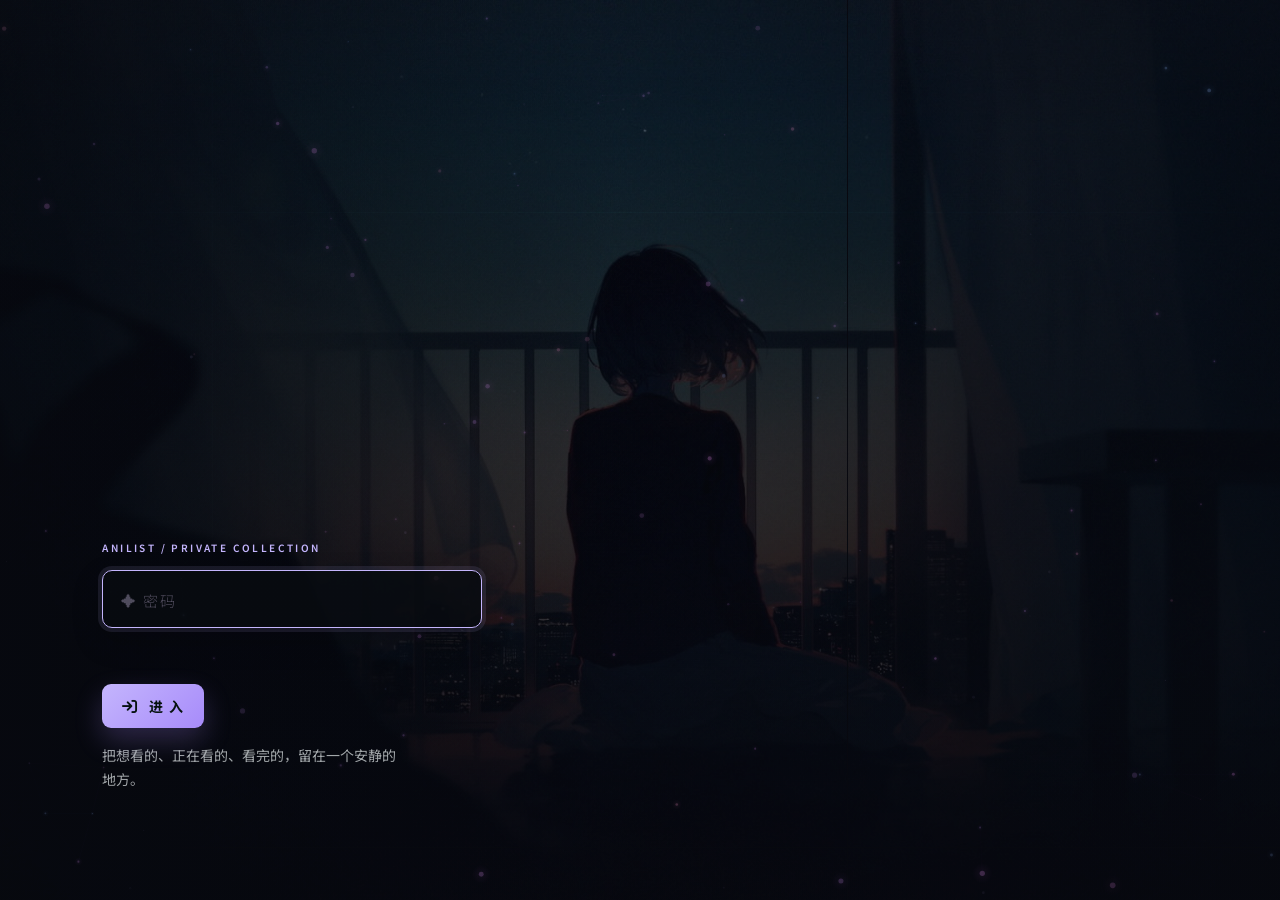
==== commit cac2ead9: "chore: refresh website visuals" ====
--- a/index.html
+++ b/index.html
@@ -25,6 +25,15 @@
       z-index: 0;
       background: #0b0a12;
     }
+    .bg-slideshow::after {
+      content: '';
+      position: absolute;
+      inset: 0;
+      background:
+        linear-gradient(90deg, rgba(7, 9, 15, 0.78) 0%, rgba(7, 9, 15, 0.34) 48%, rgba(7, 9, 15, 0.64) 100%),
+        linear-gradient(180deg, rgba(7, 9, 15, 0.18), rgba(7, 9, 15, 0.76));
+      pointer-events: none;
+    }
     .bg-slideshow img {
       position: absolute;
       inset: 0;
@@ -36,7 +45,7 @@
       will-change: opacity;
     }
     .bg-slideshow img.active {
-      opacity: 0.75;
+      opacity: 0.82;
     }
   </style>
 </head>
@@ -80,25 +89,25 @@
         var imgs = document.querySelectorAll('#bgSlideshow img');
         if (imgs.length === 0) return;
         var idx = 0;
-        var started = false;
 
-        function startSlideshow() {
-          if (started) return;
-          started = true;
-          imgs[idx].classList.add('active');
-          setInterval(function() {
-            imgs[idx].classList.remove('active');
-            idx = (idx + 1) % imgs.length;
-            imgs[idx].classList.add('active');
-          }, 5000);
+        function showNextImage() {
+          var previous = idx;
+          for (var step = 1; step <= imgs.length; step++) {
+            idx = (previous + step) % imgs.length;
+            if (imgs[idx].naturalWidth > 0) {
+              imgs[previous].classList.remove('active');
+              imgs[idx].classList.add('active');
+              return;
+            }
+          }
+          idx = previous;
         }
 
-        var first = imgs[0];
-        if (first.complete) {
-          startSlideshow();
-        } else {
-          first.addEventListener('load', startSlideshow, { once: true });
-        }
+        // Start immediately; waiting for the first load event can leave the gate blank
+        // when the browser serves a cached image or an image fails to load.
+        imgs[0].classList.add('active');
+        imgs[0].addEventListener('error', showNextImage, { once: true });
+        setInterval(showNextImage, 5000);
       })();
 
       var input = document.getElementById('gatePassword');
--- a/css/style.css
+++ b/css/style.css
@@ -1,4 +1,4 @@
-﻿/* ============================================================
+/* ============================================================
    AniList 路 鍔ㄦ极椋庤拷鐣蹇?- 鍏ㄦ牱寮?
    ============================================================ */
 
@@ -143,8 +143,24 @@
   color: var(--success);
 }
 
+.sync-status.sync-syncing {
+  border-color: rgba(59, 130, 246, 0.35);
+  color: var(--success);
+}
+
 .sync-status.sync-syncing i {
-  animation: spin 1.5s linear infinite;
+  animation: none;
+}
+
+.sync-status.sync-syncing::after {
+  content: '';
+  width: 6px;
+  height: 6px;
+  border-radius: 50%;
+  background: currentColor;
+  box-shadow: 0 0 0 0 currentColor;
+  animation: syncPulse 1.4s ease-in-out infinite;
+  flex: 0 0 auto;
 }
 
 .sync-status.sync-error {
@@ -157,9 +173,10 @@
   color: var(--text-muted);
 }
 
-@keyframes spin {
-  from { transform: rotate(0deg); }
-  to { transform: rotate(360deg); }
+@keyframes syncPulse {
+  0% { transform: scale(0.85); opacity: 0.45; box-shadow: 0 0 0 0 currentColor; }
+  50% { transform: scale(1); opacity: 1; box-shadow: 0 0 0 4px rgba(255, 255, 255, 0); }
+  100% { transform: scale(0.85); opacity: 0.45; box-shadow: 0 0 0 0 rgba(255, 255, 255, 0); }
 }
 
 @keyframes fadeInDown {
@@ -1699,3 +1716,628 @@
   .gate-error { font-size: 12px; margin-top: 12px; }
 }
 
+/* ============================================================
+   Visual refresh: quiet night workspace
+   ============================================================ */
+:root {
+  --bg-primary: #080b10;
+  --bg-secondary: rgba(15, 21, 29, 0.78);
+  --bg-card: rgba(18, 25, 34, 0.88);
+  --bg-card-hover: rgba(25, 35, 46, 0.96);
+  --bg-modal: #111923;
+  --bg-input: rgba(9, 14, 20, 0.86);
+  --border-color: rgba(151, 171, 192, 0.16);
+  --border-focus: #76d7c4;
+  --text-primary: #edf3f4;
+  --text-secondary: #a5b5b9;
+  --text-muted: #718187;
+  --accent: #76d7c4;
+  --accent-hover: #a5f0df;
+  --accent-glow: rgba(118, 215, 196, 0.22);
+  --accent-gradient: linear-gradient(135deg, #76d7c4, #4bb9ae);
+  --shadow-card: 0 14px 38px rgba(0, 0, 0, 0.24);
+  --shadow-modal: 0 24px 70px rgba(0, 0, 0, 0.54);
+  --card-radius: 12px;
+  --modal-radius: 16px;
+}
+
+body {
+  background:
+    radial-gradient(circle at 12% 0%, rgba(118, 215, 196, 0.08), transparent 32rem),
+    var(--bg-primary);
+}
+
+#particleCanvas { opacity: 0.28; }
+
+.app-container {
+  max-width: 1280px;
+  padding-top: 28px;
+}
+
+.app-header { margin-bottom: 14px; }
+
+.header-content {
+  padding: 14px 18px;
+  border-radius: 14px;
+  background: rgba(15, 21, 29, 0.72);
+  border-color: rgba(151, 171, 192, 0.2);
+  box-shadow: 0 12px 30px rgba(0, 0, 0, 0.16);
+}
+
+.header-icon {
+  width: 38px;
+  height: 38px;
+  border-radius: 10px;
+  background: rgba(118, 215, 196, 0.11);
+  color: var(--accent);
+  box-shadow: none;
+  animation: none;
+}
+
+.header-content:hover .header-icon {
+  background: rgba(118, 215, 196, 0.18);
+  box-shadow: 0 0 22px rgba(118, 215, 196, 0.16);
+}
+
+.header-title {
+  background: none;
+  -webkit-text-fill-color: var(--text-primary);
+  color: var(--text-primary);
+  animation: none;
+  letter-spacing: 0.5px;
+}
+
+.header-subtitle {
+  color: var(--text-muted);
+  border-left-color: rgba(151, 171, 192, 0.26);
+}
+
+.header-btn {
+  width: 36px;
+  height: 36px;
+  border-radius: 10px;
+  background: rgba(255, 255, 255, 0.03);
+  border-color: var(--border-color);
+  color: var(--text-secondary);
+}
+
+.header-btn:hover {
+  background: rgba(118, 215, 196, 0.1);
+  border-color: rgba(118, 215, 196, 0.42);
+  color: var(--accent);
+}
+
+.filter-bar,
+.stats-bar,
+.search-row {
+  background: rgba(15, 21, 29, 0.58);
+  border-color: var(--border-color);
+  box-shadow: none;
+  backdrop-filter: blur(16px);
+}
+
+.filter-bar {
+  padding: 10px 12px;
+  border-radius: 12px 12px 0 0;
+  margin-bottom: 0;
+}
+
+.filter-select,
+.stat-search {
+  background-color: rgba(8, 12, 17, 0.72);
+  border-color: rgba(151, 171, 192, 0.18);
+  color: var(--text-secondary);
+  border-radius: 8px;
+}
+
+.filter-select:hover,
+.stat-search:hover,
+.filter-select:focus,
+.stat-search:focus {
+  border-color: rgba(118, 215, 196, 0.55);
+  box-shadow: 0 0 0 3px rgba(118, 215, 196, 0.08);
+}
+
+.stats-bar {
+  border-radius: 0;
+  padding: 12px 14px;
+  border-top: 0;
+  border-bottom: 0;
+}
+
+.stat-item {
+  border-radius: 9px;
+  transition: background 0.2s ease, color 0.2s ease;
+}
+
+.stat-item:hover,
+.stat-item.active {
+  background: rgba(118, 215, 196, 0.1);
+  box-shadow: inset 0 0 0 1px rgba(118, 215, 196, 0.22);
+}
+
+.search-row {
+  padding: 10px 14px 14px;
+  border-radius: 0 0 12px 12px;
+  margin-bottom: 20px;
+}
+
+.list-container { gap: 14px; }
+
+.card {
+  padding: 16px;
+  border-radius: var(--card-radius);
+  background: linear-gradient(145deg, rgba(23, 31, 41, 0.92), rgba(14, 20, 28, 0.92));
+  border-color: rgba(151, 171, 192, 0.16);
+  box-shadow: var(--shadow-card);
+}
+
+.card::before,
+.card::after { display: none; }
+
+.card:hover {
+  transform: translateY(-3px);
+  background: var(--bg-card-hover);
+  border-color: rgba(118, 215, 196, 0.36);
+  box-shadow: 0 18px 42px rgba(0, 0, 0, 0.3);
+}
+
+.card-type-badge {
+  border-radius: 6px;
+  font-weight: 600;
+}
+
+.card-title { font-size: 16px; line-height: 1.45; }
+
+.card-status {
+  border-radius: 999px;
+  background: rgba(255, 255, 255, 0.05);
+}
+
+.fab {
+  width: 54px;
+  height: 54px;
+  border-radius: 16px;
+  background: var(--accent-gradient);
+  color: #061210;
+  box-shadow: 0 12px 28px rgba(118, 215, 196, 0.22);
+  animation: none;
+}
+
+.fab::before,
+.fab::after { display: none; }
+
+.fab:hover {
+  transform: translateY(-3px);
+  box-shadow: 0 16px 34px rgba(118, 215, 196, 0.3);
+}
+
+.modal-overlay { background: rgba(3, 6, 9, 0.72); }
+
+.modal-content {
+  border-color: rgba(151, 171, 192, 0.2);
+  background: #111923;
+  box-shadow: var(--shadow-modal);
+}
+
+.btn { border-radius: 9px; }
+.btn-submit { background: var(--accent-gradient); color: #061210; box-shadow: 0 8px 20px rgba(118, 215, 196, 0.18); }
+.btn-submit:hover { box-shadow: 0 10px 26px rgba(118, 215, 196, 0.28); }
+
+.gate-wrap {
+  align-items: flex-end;
+  justify-content: flex-start;
+  padding: 0 clamp(24px, 8vw, 140px) clamp(56px, 12vh, 130px);
+  background: linear-gradient(90deg, rgba(6, 9, 14, 0.12), transparent 58%);
+}
+
+.gate-box {
+  max-width: 380px;
+  padding: 0;
+  text-align: left;
+}
+
+.gate-box::before {
+  content: 'ANILIST / PRIVATE COLLECTION';
+  display: block;
+  margin-bottom: 16px;
+  color: var(--accent);
+  font: 600 10px/1.2 var(--font-main);
+  letter-spacing: 2.4px;
+}
+
+.gate-box::after {
+  content: '把想看的、正在看的、看完的，留在一个安静的地方。';
+  display: block;
+  margin: 16px 0 0;
+  color: rgba(237, 243, 244, 0.68);
+  font-size: 14px;
+  line-height: 1.7;
+  max-width: 300px;
+}
+
+.gate-input {
+  padding: 15px 18px;
+  border-radius: 10px;
+  background: rgba(8, 12, 17, 0.66);
+  border: 1px solid rgba(237, 243, 244, 0.3);
+  text-align: left;
+  letter-spacing: 3px;
+}
+
+.gate-input:focus {
+  border-color: var(--accent);
+  background: rgba(8, 12, 17, 0.82);
+  box-shadow: 0 0 0 4px rgba(118, 215, 196, 0.1), 0 12px 30px rgba(0, 0, 0, 0.18);
+  transform: none;
+}
+
+.gate-input-wrap::after,
+.gate-input-glow { display: none; }
+
+.gate-btn {
+  margin-top: 18px;
+  padding: 12px 20px;
+  border-radius: 9px;
+  background: var(--accent-gradient);
+  color: #061210;
+  font-size: 14px;
+  letter-spacing: 1.5px;
+  box-shadow: 0 10px 24px rgba(118, 215, 196, 0.2);
+  animation: none;
+}
+
+.gate-btn::before,
+.gate-btn::after { display: none; }
+
+.gate-btn:hover {
+  transform: translateY(-2px);
+  box-shadow: 0 14px 30px rgba(118, 215, 196, 0.3);
+}
+
+@media (max-width: 600px) {
+  .app-container { padding-top: 14px; }
+  .gate-wrap { padding: 0 20px 44px; }
+  .gate-box { max-width: 330px; }
+}
+
+@media (prefers-reduced-motion: reduce) {
+  *, *::before, *::after {
+    animation-duration: 0.01ms !important;
+    animation-iteration-count: 1 !important;
+    scroll-behavior: auto !important;
+    transition-duration: 0.01ms !important;
+  }
+}
+
+/* Final polish: stronger hierarchy and quieter surfaces */
+.app-container {
+  isolation: isolate;
+}
+
+.app-container::before {
+  content: '';
+  position: absolute;
+  z-index: -1;
+  top: 72px;
+  left: 50%;
+  width: min(760px, 88vw);
+  height: 180px;
+  transform: translateX(-50%);
+  background: radial-gradient(ellipse, rgba(118, 215, 196, 0.07), transparent 68%);
+  pointer-events: none;
+}
+
+.header-content {
+  position: relative;
+  overflow: hidden;
+}
+
+.header-content::after {
+  content: '';
+  position: absolute;
+  left: 18px;
+  right: 18px;
+  bottom: 0;
+  height: 1px;
+  background: linear-gradient(90deg, transparent, rgba(118, 215, 196, 0.5), transparent);
+  opacity: 0.7;
+}
+
+.header-subtitle {
+  font-size: 12px;
+  letter-spacing: 0.08em;
+}
+
+.filter-bar {
+  padding-top: 14px;
+}
+
+.filter-group {
+  gap: 10px;
+}
+
+.filter-select {
+  min-height: 38px;
+  font-weight: 500;
+}
+
+.stats-bar {
+  position: relative;
+  gap: 8px;
+  padding-top: 14px;
+  padding-bottom: 14px;
+}
+
+.stats-bar::before {
+  content: 'COLLECTION OVERVIEW';
+  position: absolute;
+  top: 3px;
+  left: 14px;
+  color: rgba(165, 181, 185, 0.46);
+  font-size: 8px;
+  font-weight: 700;
+  letter-spacing: 0.18em;
+}
+
+.stat-item {
+  min-height: 62px;
+  border: 1px solid transparent;
+}
+
+.stat-count {
+  font-variant-numeric: tabular-nums;
+  letter-spacing: 0.01em;
+}
+
+.stat-label {
+  color: var(--text-muted);
+}
+
+.search-row {
+  padding-top: 12px;
+}
+
+.search-row .stat-search-wrap {
+  max-width: none;
+}
+
+.search-row .stat-search {
+  min-height: 38px;
+  padding-left: 38px;
+}
+
+.list-container {
+  align-items: start;
+}
+
+.card {
+  position: relative;
+  overflow: hidden;
+  min-height: 190px;
+}
+
+.card::after {
+  display: block;
+  content: '';
+  position: absolute;
+  top: 0;
+  left: 0;
+  width: 3px;
+  height: 100%;
+  transform: none;
+  background: linear-gradient(180deg, rgba(118, 215, 196, 0.85), rgba(118, 215, 196, 0.08));
+  opacity: 0.7;
+  transition: opacity 0.2s ease, background 0.2s ease;
+}
+
+.card:hover::after {
+  opacity: 1;
+  background: var(--accent-gradient);
+  animation: none;
+}
+
+.card-header {
+  gap: 12px;
+}
+
+.card-type-badge {
+  box-shadow: inset 0 0 0 1px rgba(255, 255, 255, 0.08);
+}
+
+.card-delete-btn {
+  opacity: 0.55;
+}
+
+.card:hover .card-delete-btn,
+.card-delete-btn:focus-visible {
+  opacity: 1;
+}
+
+.card-footer {
+  margin-top: auto;
+  padding-top: 18px;
+}
+
+.card-rating {
+  opacity: 0.82;
+}
+
+.empty-state {
+  min-height: 240px;
+  border: 1px dashed rgba(151, 171, 192, 0.2);
+  border-radius: 12px;
+  background: rgba(15, 21, 29, 0.28);
+}
+
+.fab {
+  border: 1px solid rgba(255, 255, 255, 0.3);
+}
+
+@media (max-width: 599px) {
+  .stats-bar::before { display: none; }
+  .stats-bar { padding-top: 12px; }
+  .stat-item { min-height: 58px; }
+  .card { min-height: 174px; }
+}
+
+/* Lavender light flow */
+@keyframes lavenderFlow {
+  0% { transform: translateX(-125%) skewX(-20deg); opacity: 0; }
+  12% { opacity: 0.55; }
+  50% { opacity: 0.2; }
+  88% { opacity: 0.55; }
+  100% { transform: translateX(330%) skewX(-20deg); opacity: 0; }
+}
+
+.app-container::after {
+  content: '';
+  position: absolute;
+  z-index: -1;
+  top: 116px;
+  left: -18%;
+  width: 32%;
+  height: 2px;
+  border-radius: 999px;
+  background: linear-gradient(90deg, transparent, rgba(221, 214, 254, 0.72), rgba(167, 139, 250, 0.18), transparent);
+  filter: blur(1px);
+  pointer-events: none;
+  animation: lavenderFlow 11s ease-in-out infinite;
+}
+
+.header-content::before {
+  content: '';
+  position: absolute;
+  top: 0;
+  left: -35%;
+  width: 28%;
+  height: 1px;
+  background: linear-gradient(90deg, transparent, rgba(221, 214, 254, 0.85), transparent);
+  filter: blur(0.5px);
+  pointer-events: none;
+  animation: lavenderFlow 8s ease-in-out infinite;
+}
+
+.card::before {
+  display: block;
+  top: 0;
+  left: -55%;
+  width: 42%;
+  height: 1px;
+  opacity: 0;
+  background: linear-gradient(90deg, transparent, rgba(221, 214, 254, 0.78), transparent);
+  animation: none;
+}
+
+.card:hover::before {
+  opacity: 0.8;
+  animation: lavenderFlow 2.4s ease-in-out;
+}
+
+@media (prefers-reduced-motion: reduce) {
+  .app-container::after,
+  .header-content::before,
+  .card:hover::before {
+    animation: none;
+  }
+}
+
+/* Lavender night palette */
+:root {
+  --bg-primary: #0b0912;
+  --bg-secondary: rgba(22, 17, 34, 0.78);
+  --bg-card: rgba(25, 20, 39, 0.9);
+  --bg-card-hover: rgba(34, 27, 51, 0.96);
+  --bg-modal: #191329;
+  --bg-input: rgba(12, 9, 20, 0.86);
+  --border-color: rgba(188, 170, 224, 0.17);
+  --border-focus: #c4b5fd;
+  --text-primary: #f5f1ff;
+  --text-secondary: #bcb3cf;
+  --text-muted: #817891;
+  --accent: #c4b5fd;
+  --accent-hover: #ddd6fe;
+  --accent-glow: rgba(196, 181, 253, 0.24);
+  --accent-gradient: linear-gradient(135deg, #c4b5fd, #a78bfa);
+  --shadow-card: 0 14px 38px rgba(3, 1, 8, 0.34);
+  --shadow-modal: 0 24px 70px rgba(3, 1, 8, 0.62);
+}
+
+body {
+  background:
+    radial-gradient(circle at 12% 0%, rgba(167, 139, 250, 0.11), transparent 32rem),
+    var(--bg-primary);
+}
+
+.header-content::after {
+  background: linear-gradient(90deg, transparent, rgba(196, 181, 253, 0.58), transparent);
+}
+
+.header-icon {
+  background: rgba(196, 181, 253, 0.12);
+  color: var(--accent);
+}
+
+.header-content:hover .header-icon {
+  background: rgba(196, 181, 253, 0.2);
+  box-shadow: 0 0 22px rgba(196, 181, 253, 0.18);
+}
+
+.header-btn:hover {
+  background: rgba(196, 181, 253, 0.11);
+  border-color: rgba(196, 181, 253, 0.46);
+  color: var(--accent);
+}
+
+.filter-select:hover,
+.stat-search:hover,
+.filter-select:focus,
+.stat-search:focus {
+  border-color: rgba(196, 181, 253, 0.58);
+  box-shadow: 0 0 0 3px rgba(196, 181, 253, 0.09);
+}
+
+.stat-item:hover,
+.stat-item.active {
+  background: rgba(196, 181, 253, 0.11);
+  box-shadow: inset 0 0 0 1px rgba(196, 181, 253, 0.28);
+}
+
+.card {
+  background: linear-gradient(145deg, rgba(30, 24, 45, 0.94), rgba(17, 13, 27, 0.94));
+}
+
+.card:hover {
+  border-color: rgba(196, 181, 253, 0.42);
+}
+
+.card::after {
+  background: linear-gradient(180deg, rgba(196, 181, 253, 0.9), rgba(196, 181, 253, 0.08));
+}
+
+.card:hover::after {
+  background: var(--accent-gradient);
+}
+
+.fab,
+.btn-submit,
+.gate-btn {
+  background: var(--accent-gradient);
+  box-shadow: 0 12px 28px rgba(167, 139, 250, 0.24);
+}
+
+.fab:hover,
+.btn-submit:hover,
+.gate-btn:hover {
+  box-shadow: 0 16px 34px rgba(167, 139, 250, 0.34);
+}
+
+.gate-input:focus {
+  border-color: var(--accent);
+  box-shadow: 0 0 0 4px rgba(196, 181, 253, 0.1), 0 12px 30px rgba(3, 1, 8, 0.22);
+}
+
+.app-container::before {
+  background: radial-gradient(ellipse, rgba(196, 181, 253, 0.09), transparent 68%);
+}
+
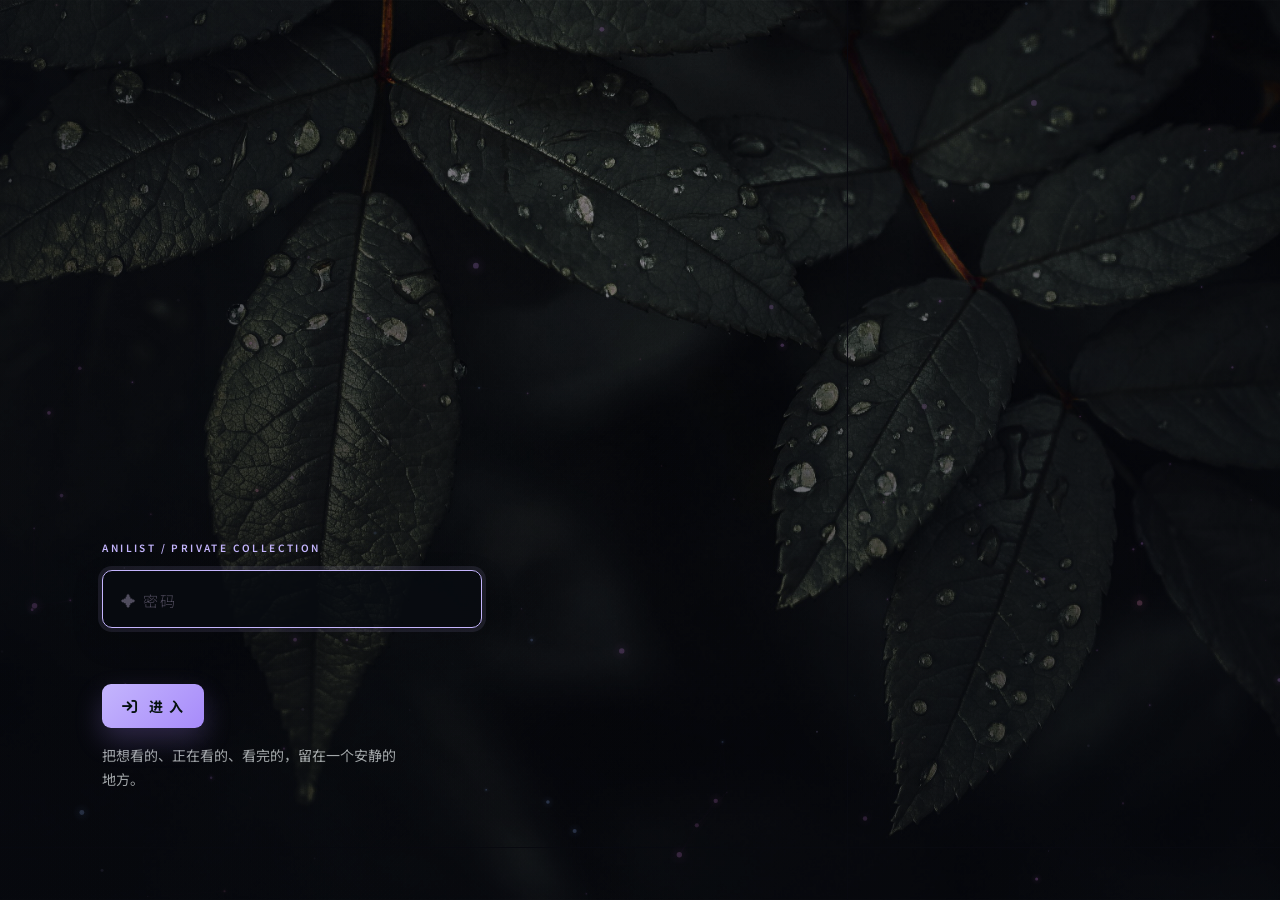
==== commit 28850934: "chore: upload latest website files" ====
--- a/index.html
+++ b/index.html
@@ -30,8 +30,8 @@
       position: absolute;
       inset: 0;
       background:
-        linear-gradient(90deg, rgba(7, 9, 15, 0.78) 0%, rgba(7, 9, 15, 0.34) 48%, rgba(7, 9, 15, 0.64) 100%),
-        linear-gradient(180deg, rgba(7, 9, 15, 0.18), rgba(7, 9, 15, 0.76));
+        linear-gradient(90deg, rgba(7, 9, 15, 0.58) 0%, rgba(7, 9, 15, 0.22) 48%, rgba(7, 9, 15, 0.46) 100%),
+        linear-gradient(180deg, rgba(7, 9, 15, 0.12), rgba(7, 9, 15, 0.58));
       pointer-events: none;
     }
     .bg-slideshow img {
@@ -45,7 +45,7 @@
       will-change: opacity;
     }
     .bg-slideshow img.active {
-      opacity: 0.82;
+      opacity: 0.94;
     }
   </style>
 </head>
--- a/css/style.css
+++ b/css/style.css
@@ -136,6 +136,15 @@
   animation: fadeInDown 0.4s ease;
 }
 
+.header-actions .sync-status {
+  position: static;
+  inset: auto;
+  z-index: auto;
+  transform: none;
+  animation: none;
+  flex: 0 0 auto;
+}
+
 .sync-status i { font-size: 12px; }
 
 .sync-status.sync-connected {
@@ -870,15 +879,54 @@
 }
 
 .modal-content {
+  position: relative;
   width: 100%;
   max-width: 520px;
   max-height: 90vh;
+  overflow-x: clip;
   overflow-y: auto;
   background: var(--bg-modal);
   border-radius: var(--modal-radius) var(--modal-radius) 0 0;
   padding: 24px 20px 30px;
   animation: slideUp 0.3s ease;
   box-shadow: var(--shadow-modal);
+}
+
+.modal-overlay.is-editing .modal-content {
+  border: 1px solid rgba(196, 181, 253, 0.34);
+  box-shadow:
+    0 0 0 1px rgba(167, 139, 250, 0.08),
+    0 18px 64px rgba(76, 29, 149, 0.28),
+    var(--shadow-modal);
+}
+
+.modal-overlay.is-editing .modal-content::before {
+  content: '';
+  position: absolute;
+  inset: 1px;
+  border-radius: inherit;
+  background:
+    linear-gradient(90deg, transparent, rgba(221, 214, 254, 0.96), transparent) 0 0 / 220% 2px no-repeat,
+    linear-gradient(0deg, transparent, rgba(167, 139, 250, 0.88), transparent) 100% 0 / 2px 220% no-repeat,
+    linear-gradient(90deg, transparent, rgba(196, 181, 253, 0.86), transparent) 100% 100% / 220% 2px no-repeat,
+    linear-gradient(0deg, transparent, rgba(167, 139, 250, 0.78), transparent) 0 100% / 2px 220% no-repeat;
+  filter: blur(0.2px);
+  pointer-events: none;
+  animation: editPurpleOrbit 4.6s linear infinite;
+}
+
+.modal-overlay.is-editing .modal-title {
+  color: var(--accent-hover);
+  text-shadow: 0 0 16px rgba(196, 181, 253, 0.28);
+}
+
+@keyframes editPurpleOrbit {
+  0%, 100% {
+    background-position: -110% 0, 100% -110%, 110% 100%, 0 110%;
+  }
+  50% {
+    background-position: 110% 0, 100% 110%, -110% 100%, 0 -110%;
+  }
 }
 
 .modal-sm { max-width: 400px; }
@@ -1331,6 +1379,21 @@
 
 /* 鈹€鈹€ 鎵嬫満閫氱敤浼樺寲 鈹€鈹€鈹€鈹€鈹€鈹€鈹€鈹€鈹€鈹€鈹€鈹€鈹€鈹€鈹€鈹€鈹€鈹€鈹€鈹€鈹€鈹€鈹€鈹€鈹€鈹€鈹€鈹€ */
 @media (max-width: 599px) {
+  html {
+    scroll-behavior: auto;
+  }
+
+  body {
+    overflow-y: auto;
+    -webkit-overflow-scrolling: touch;
+    overscroll-behavior-y: contain;
+  }
+
+  .modal-overlay.is-editing .modal-content::before {
+    inset: 1px;
+    animation-duration: 3.4s;
+  }
+
   .header-content { flex-wrap: wrap; overflow: hidden; }
   .header-actions { gap: 4px; flex: 1; justify-content: flex-end; }
 
@@ -2341,3 +2404,60 @@
   background: radial-gradient(ellipse, rgba(196, 181, 253, 0.09), transparent 68%);
 }
 
+/* Mobile edit sheet: keep the viewport stable while the focused field opens. */
+@media (max-width: 599px) {
+  html {
+    -webkit-text-size-adjust: 100%;
+    text-size-adjust: 100%;
+  }
+
+  .star-rating .star {
+    min-width: 36px;
+    min-height: 44px;
+    display: inline-flex;
+    align-items: center;
+    justify-content: center;
+    -webkit-tap-highlight-color: transparent;
+  }
+
+  .star-rating .star:active {
+    transform: scale(1.2);
+  }
+
+  #formModal {
+    align-items: flex-end;
+    padding: 0;
+  }
+
+  #formModal .modal-content {
+    width: 100%;
+    max-width: none;
+    max-height: 90vh;
+    max-height: min(94dvh, 760px);
+    padding: 18px 16px max(24px, calc(env(safe-area-inset-bottom, 0px) + 16px));
+    border-radius: 18px 18px 0 0;
+    overscroll-behavior: contain;
+    -webkit-overflow-scrolling: touch;
+    scroll-padding-bottom: 24px;
+  }
+
+  #formModal .form-input,
+  #formModal .form-select,
+  #formModal .form-textarea {
+    font-size: 16px;
+  }
+
+  #formModal .form-input,
+  #formModal .form-select {
+    min-height: 48px;
+  }
+
+  #formModal .form-textarea {
+    min-height: 88px;
+  }
+
+  #formModal .form-actions .btn {
+    min-height: 48px;
+  }
+}
+
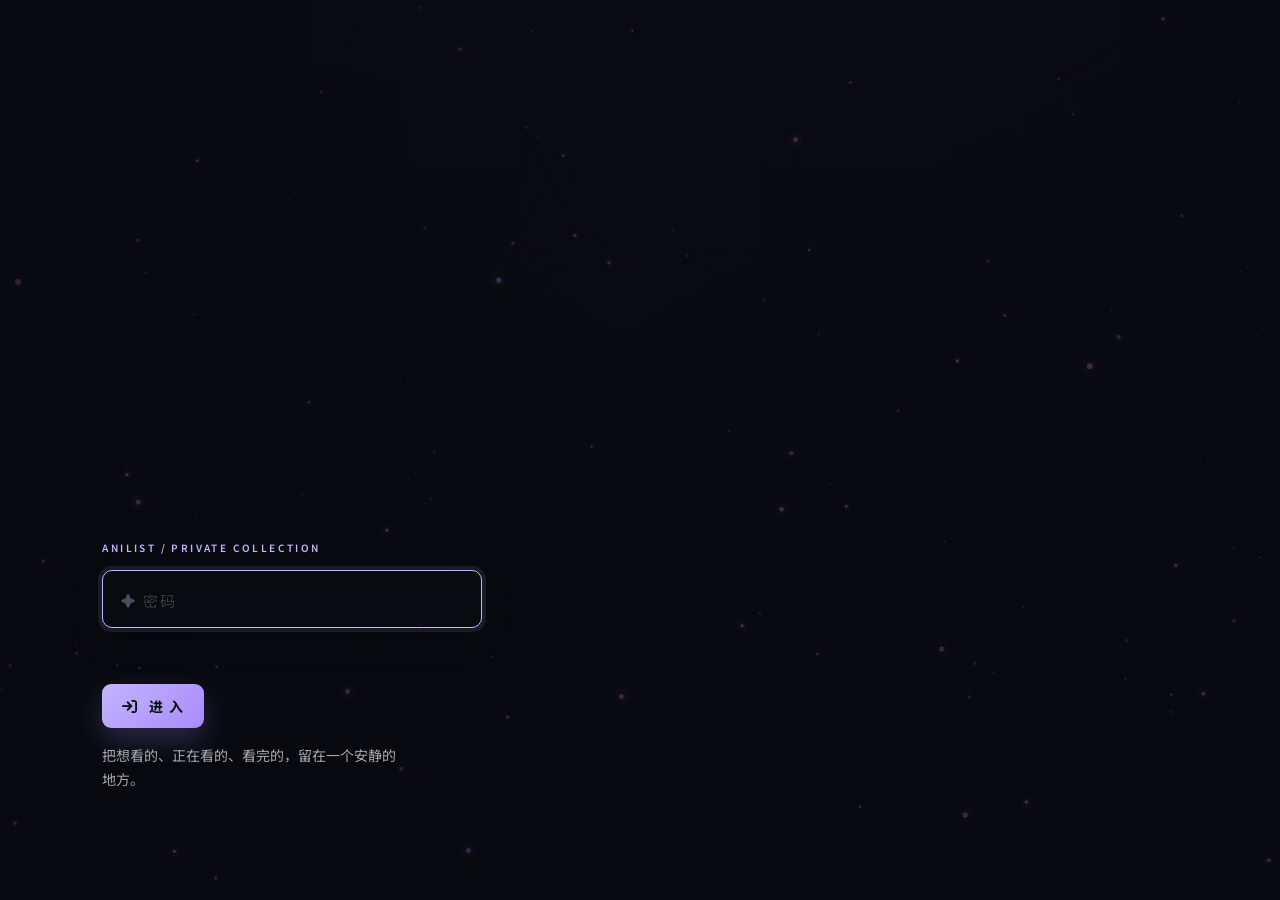
==== commit 01287ea0: "修复移动端滑动卡顿和首屏背景显示不全，压缩背景图" ====
--- a/index.html
+++ b/index.html
@@ -7,11 +7,8 @@
   <link rel="preconnect" href="https://fonts.googleapis.com">
   <link rel="preconnect" href="https://fonts.gstatic.com" crossorigin>
   <link href="https://fonts.googleapis.com/css2?family=Noto+Sans+SC:wght@300;400;500;700;900&family=Zen+Dots&display=swap" rel="stylesheet">
-  <link rel="preload" as="image" href="images/bg1.jpg">
-  <link rel="preload" as="image" href="images/bg4.jpg">
-  <link rel="preload" as="image" href="images/bg5.jpg">
-  <link rel="preload" as="image" href="images/bg6.jpg">
-  <link rel="preload" as="image" href="images/bg11.jpg">
+  <!-- 只预加载首屏背景图，避免 5 张大图抢占首屏带宽 -->
+  <link rel="preload" as="image" href="images/bg1.jpg" fetchpriority="high">
   <link rel="stylesheet" href="https://cdnjs.cloudflare.com/ajax/libs/font-awesome/6.5.1/css/all.min.css">
   <link rel="stylesheet" href="css/style.css">
   <style>
@@ -42,7 +39,8 @@
       object-fit: cover;
       opacity: 0;
       transition: opacity 1.8s ease;
-      will-change: opacity;
+      /* 不要给 5 张全屏大图都加 will-change：移动端合成层内存会超限，
+         导致背景渲染不完整 */
     }
     .bg-slideshow img.active {
       opacity: 0.94;
@@ -53,11 +51,11 @@
 
   <!-- 背景轮播 -->
   <div class="bg-slideshow" id="bgSlideshow">
-    <img src="images/bg1.jpg" alt="" />
-    <img src="images/bg4.jpg" alt="" />
-    <img src="images/bg5.jpg" alt="" />
-    <img src="images/bg6.jpg" alt="" />
-    <img src="images/bg11.jpg" alt="" />
+    <img src="images/bg1.jpg" alt="" fetchpriority="high" />
+    <img src="images/bg4.jpg" alt="" decoding="async" />
+    <img src="images/bg5.jpg" alt="" decoding="async" />
+    <img src="images/bg6.jpg" alt="" decoding="async" />
+    <img src="images/bg11.jpg" alt="" decoding="async" />
   </div>
 
   <canvas id="particleCanvas"></canvas>
@@ -103,11 +101,28 @@
           idx = previous;
         }
 
-        // Start immediately; waiting for the first load event can leave the gate blank
-        // when the browser serves a cached image or an image fails to load.
-        imgs[0].classList.add('active');
-        imgs[0].addEventListener('error', showNextImage, { once: true });
-        setInterval(showNextImage, 5000);
+        // 首图等真正加载完成后再淡入：移动端慢网下图未下完就显示，
+        // 会出现只渲染出一部分的情况。已缓存的图 complete 为 true，直接显示。
+        // 轮播计时从首图真正显示后开始，避免慢网下首图刚出现就被切走。
+        var first = imgs[0];
+        var rotationTimer = null;
+        function startRotation() {
+          if (rotationTimer) return;
+          rotationTimer = setInterval(showNextImage, 5000);
+        }
+        if (first.complete && first.naturalWidth > 0) {
+          first.classList.add('active');
+          startRotation();
+        } else {
+          first.addEventListener('load', function() {
+            first.classList.add('active');
+            startRotation();
+          }, { once: true });
+          first.addEventListener('error', function() {
+            showNextImage();
+            startRotation();
+          }, { once: true });
+        }
       })();
 
       var input = document.getElementById('gatePassword');
--- a/css/style.css
+++ b/css/style.css
@@ -2461,3 +2461,24 @@
   }
 }
 
+/* ============================================================
+   移动端性能优化（置于此处以覆盖上方主题样式）
+   关闭滑动时每帧都要重算的高开销效果，保证列表滑动流畅
+   ============================================================ */
+@media (max-width: 599px), (pointer: coarse) {
+  /* backdrop-filter 模糊在移动端滑动时成本极高 */
+  .header-content,
+  .sync-status,
+  .modal-overlay,
+  .toast {
+    -webkit-backdrop-filter: none;
+    backdrop-filter: none;
+  }
+
+  /* 两条无限循环的模糊流光动画 */
+  .app-container::after,
+  .header-content::before {
+    animation: none;
+  }
+}
+
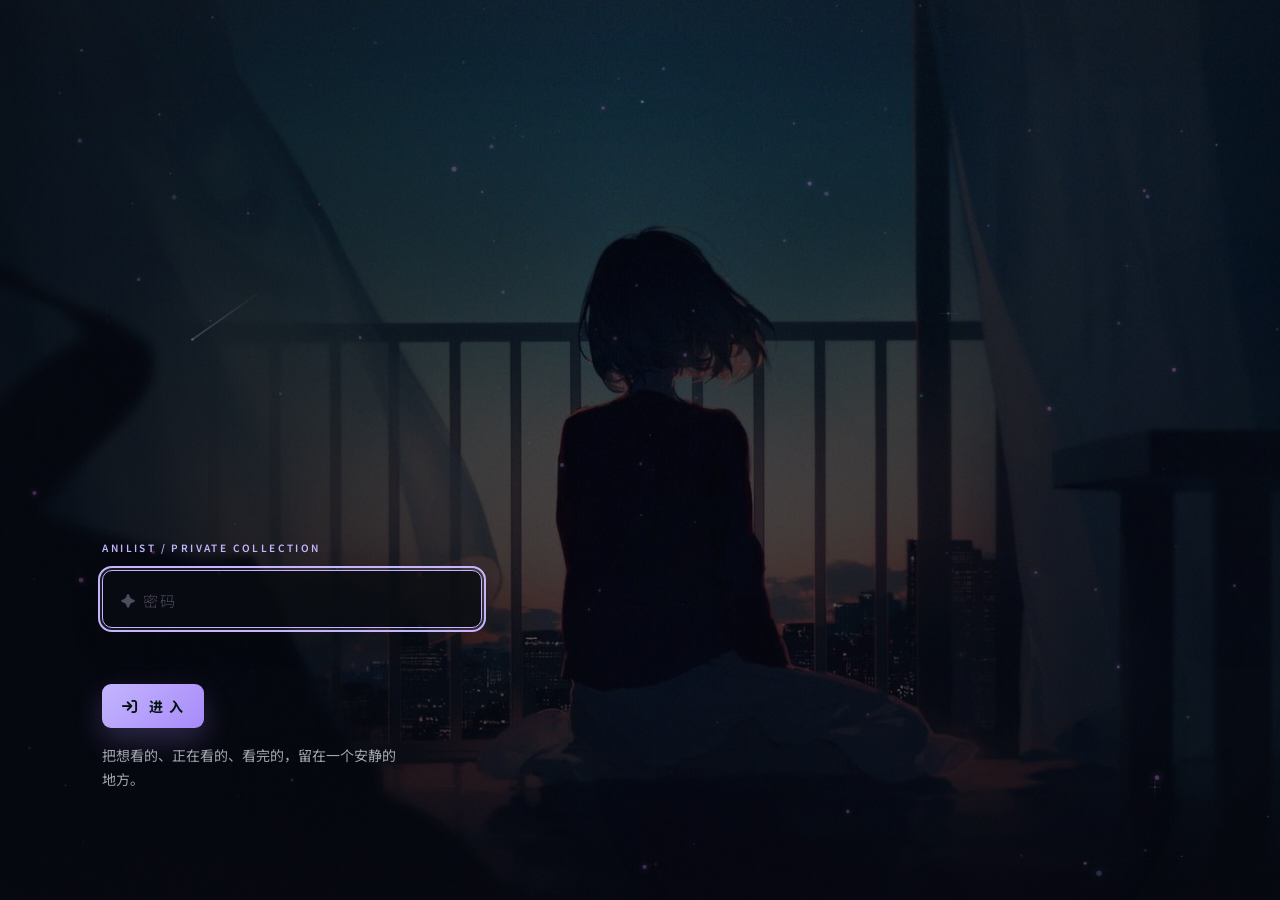
==== commit 53e334b9: "网站整体更新：背景轮播与粒子特效增强、app 页 UI 调整、存储同步优化" ====
--- a/index.html
+++ b/index.html
@@ -6,57 +6,34 @@
   <title>AniList · 入口</title>
   <link rel="preconnect" href="https://fonts.googleapis.com">
   <link rel="preconnect" href="https://fonts.gstatic.com" crossorigin>
-  <link href="https://fonts.googleapis.com/css2?family=Noto+Sans+SC:wght@300;400;500;700;900&family=Zen+Dots&display=swap" rel="stylesheet">
+  <link href="https://fonts.googleapis.com/css2?family=Noto+Sans+SC:wght@300;400;500;600;700;900&family=Zen+Dots&display=swap" rel="stylesheet">
   <!-- 只预加载首屏背景图，避免 5 张大图抢占首屏带宽 -->
   <link rel="preload" as="image" href="images/bg1.jpg" fetchpriority="high">
   <link rel="stylesheet" href="https://cdnjs.cloudflare.com/ajax/libs/font-awesome/6.5.1/css/all.min.css">
-  <link rel="stylesheet" href="css/style.css">
+  <link rel="stylesheet" href="css/style.css?v=4">
   <style>
     body { margin: 0; overflow: hidden; background: #0b0a12; }
-    #particleCanvas { position: fixed; inset: 0; z-index: 1; pointer-events: none; }
-
-    /* 背景轮播 */
-    .bg-slideshow {
+    #bgCanvas { position: fixed; inset: 0; z-index: 0; background: #0b0a12; }
+    /* 深色渐变遮罩（等价于旧 .bg-slideshow::after） */
+    .bg-shade {
       position: fixed;
       inset: 0;
       z-index: 0;
-      background: #0b0a12;
-    }
-    .bg-slideshow::after {
-      content: '';
-      position: absolute;
-      inset: 0;
+      pointer-events: none;
       background:
         linear-gradient(90deg, rgba(7, 9, 15, 0.58) 0%, rgba(7, 9, 15, 0.22) 48%, rgba(7, 9, 15, 0.46) 100%),
         linear-gradient(180deg, rgba(7, 9, 15, 0.12), rgba(7, 9, 15, 0.58));
-      pointer-events: none;
     }
-    .bg-slideshow img {
-      position: absolute;
-      inset: 0;
-      width: 100%;
-      height: 100%;
-      object-fit: cover;
-      opacity: 0;
-      transition: opacity 1.8s ease;
-      /* 不要给 5 张全屏大图都加 will-change：移动端合成层内存会超限，
-         导致背景渲染不完整 */
-    }
-    .bg-slideshow img.active {
-      opacity: 0.94;
-    }
+    #particleCanvas { position: fixed; inset: 0; z-index: 1; pointer-events: none; }
   </style>
 </head>
 <body>
 
-  <!-- 背景轮播 -->
-  <div class="bg-slideshow" id="bgSlideshow">
-    <img src="images/bg1.jpg" alt="" fetchpriority="high" />
-    <img src="images/bg4.jpg" alt="" decoding="async" />
-    <img src="images/bg5.jpg" alt="" decoding="async" />
-    <img src="images/bg6.jpg" alt="" decoding="async" />
-    <img src="images/bg11.jpg" alt="" decoding="async" />
-  </div>
+  <!-- 背景轮播：单 canvas 逐帧绘制。羽化圆扩展 + 由虚化对焦 + Ken Burns
+       全部在 2D 绘制里完成，不创建/销毁任何合成层——合成层的资源分配
+       尖峰会挤掉其它层纹理，表现为切换前后背景忽闪暗一下（旧方案根因） -->
+  <canvas id="bgCanvas"></canvas>
+  <div class="bg-shade"></div>
 
   <canvas id="particleCanvas"></canvas>
 
@@ -82,96 +59,227 @@
       var c = document.getElementById('particleCanvas');
       if (c) new ParticleBackground(c);
 
-      // 背景图轮播
+      // 背景图轮播：单 canvas 逐帧绘制。
+      // 羽化圆扩展 + 由虚化对焦 + Ken Burns 全部在 2D 绘制里完成，
+      // 不创建/销毁任何合成层——合成层的资源分配尖峰会挤掉其它层纹理，
+      // 表现为切换前后背景忽闪暗一下（旧 CSS 方案的根因）。
       (function() {
-        var imgs = document.querySelectorAll('#bgSlideshow img');
-        if (imgs.length === 0) return;
-        var idx = 0;
-
-        function showNextImage() {
-          var previous = idx;
-          for (var step = 1; step <= imgs.length; step++) {
-            idx = (previous + step) % imgs.length;
-            if (imgs[idx].naturalWidth > 0) {
-              imgs[previous].classList.remove('active');
-              imgs[idx].classList.add('active');
-              return;
+        var SOURCES = ['images/bg1.jpg', 'images/bg4.jpg', 'images/bg5.jpg', 'images/bg6.jpg', 'images/bg11.jpg'];
+        var originNow = [0.5, 0.5];   // 当前扩展起点：每次切换随机，且与上次不同
+        var REVEAL = 4000, INTERVAL = 7000, KB = 22000, BLUR = 16, FEATHER = 0.2;
+        var reduced = window.matchMedia && window.matchMedia('(prefers-reduced-motion: reduce)').matches;
+
+        var canvas = document.getElementById('bgCanvas');
+        var ctx = canvas.getContext('2d');
+        var buf = document.createElement('canvas');
+        var bctx = buf.getContext('2d');
+        var imgs = [], loaded = 0;
+        var current = 0;
+        var born = [];   // 每张图的激活时刻（Ken Burns 相位用），首图可能为负
+        var shown = [];  // 是否已显示过（不能用 born 的正负判断，首图 born 为负）
+
+        function resize() {
+          canvas.width = buf.width = window.innerWidth;
+          canvas.height = buf.height = window.innerHeight;
+        }
+        window.addEventListener('resize', function() { resize(); draw(performance.now()); });
+
+        SOURCES.forEach(function(src) {
+          var im = new Image();
+          im.onload = im.onerror = function() { if (++loaded === SOURCES.length) begin(); };
+          im.src = src;
+          imgs.push(im);
+        });
+
+        function begin() {
+          resize();
+          var now = performance.now();
+          born = SOURCES.map(function() { return -1; });
+          shown = SOURCES.map(function() { return false; });
+          // 首图直接完整显示，不走开场渐变（激活时刻前移到扩展期之外；
+          // 本地图加载快时该时刻会是负数，属正常，Ken Burns 相位随之略前移）
+          born[0] = now - REVEAL - 1;
+          shown[0] = true;
+          draw(now);
+          setInterval(function() { advance(performance.now()); }, INTERVAL);
+          requestAnimationFrame(loop);
+        }
+
+        // 随机扩展起点：与上一次保持足够距离，保证每次观感不同
+        function randomOrigin() {
+          var o, tries = 0;
+          do {
+            o = [0.12 + Math.random() * 0.76, 0.12 + Math.random() * 0.76];
+            tries++;
+          } while (tries < 8 && Math.hypot(o[0] - originNow[0], o[1] - originNow[1]) < 0.35);
+          return o;
+        }
+
+        function advance(now) {
+          current = (current + 1) % imgs.length;
+          born[current] = now;
+          shown[current] = true;
+          originNow = randomOrigin();
+        }
+
+        // 与原 CSS cubic-bezier 一致的缓动
+        function bezier(x1, y1, x2, y2) {
+          var X = function(t) { var u = 1 - t; return 3 * u * u * t * x1 + 3 * u * t * t * x2 + t * t * t; };
+          var Y = function(t) { var u = 1 - t; return 3 * u * u * t * y1 + 3 * u * t * t * y2 + t * t * t; };
+          return function(x) {
+            var lo = 0, hi = 1, t = x, vx, i;
+            for (i = 0; i < 20; i++) {
+              vx = X(t);
+              if (Math.abs(vx - x) < 1e-4) break;
+              if (vx < x) lo = t; else hi = t;
+              t = (lo + hi) / 2;
             }
-          }
-          idx = previous;
-        }
-
-        // 首图等真正加载完成后再淡入：移动端慢网下图未下完就显示，
-        // 会出现只渲染出一部分的情况。已缓存的图 complete 为 true，直接显示。
-        // 轮播计时从首图真正显示后开始，避免慢网下首图刚出现就被切走。
-        var first = imgs[0];
-        var rotationTimer = null;
-        function startRotation() {
-          if (rotationTimer) return;
-          rotationTimer = setInterval(showNextImage, 5000);
-        }
-        if (first.complete && first.naturalWidth > 0) {
-          first.classList.add('active');
-          startRotation();
-        } else {
-          first.addEventListener('load', function() {
-            first.classList.add('active');
-            startRotation();
-          }, { once: true });
-          first.addEventListener('error', function() {
-            showNextImage();
-            startRotation();
-          }, { once: true });
-        }
+            return Y(t);
+          };
+        }
+        var easeReveal = bezier(0.3, 0, 0.25, 1);
+        var easeBlur = bezier(0.35, 0, 0.45, 1);
+
+        // Ken Burns：先收敛（scale 1.14→1.08）再缓推（→1.22，右下轻移）
+        function kbPhase(now, bornAt, w, h) {
+          var q = Math.min(Math.max((now - bornAt) / KB, 0), 1);
+          var s, tx, ty;
+          if (q < 0.18) {
+            s = 1.14 - 0.06 * (q / 0.18); tx = 0; ty = 0;
+          } else {
+            var r = (q - 0.18) / 0.82;
+            s = 1.08 + 0.14 * r; tx = -0.02 * w * r; ty = 0.02 * h * r;
+          }
+          return { s: s, tx: tx, ty: ty };
+        }
+
+        function drawKB(c, img, bornAt, now, w, h) {
+          if (!img.naturalWidth) return;
+          var kb = kbPhase(now, bornAt, w, h);
+          var ir = img.width / img.height, cr = w / h, dw, dh;
+          if (ir > cr) { dh = h; dw = h * ir; } else { dw = w; dh = w / ir; }
+          c.save();
+          c.translate(w / 2 + kb.tx, h / 2 + kb.ty);
+          c.scale(kb.s, kb.s);
+          c.drawImage(img, -dw / 2, -dh / 2, dw, dh);
+          c.restore();
+        }
+
+        function farthest(w, h, o) {
+          return Math.max(
+            Math.hypot(o[0] * w, o[1] * h),
+            Math.hypot((1 - o[0]) * w, o[1] * h),
+            Math.hypot(o[0] * w, (1 - o[1]) * h),
+            Math.hypot((1 - o[0]) * w, (1 - o[1]) * h)
+          );
+        }
+
+        function draw(now) {
+          var w = canvas.width, h = canvas.height;
+          if (!w || !h || born.length === 0) return;
+          var dur = reduced ? 1000 : REVEAL;
+          var age = now - born[current];
+          var p = Math.min(Math.max(age / dur, 0), 1);
+          var revealing = shown[current] && age >= 0 && p < 1;
+          var back = (current + imgs.length - 1) % imgs.length;
+
+          if (revealing) {
+            // 扩展期：底下是上一张（首图首次显示时底下是深色底）
+            if (shown[back]) {
+              drawKB(ctx, imgs[back], born[back], now, w, h);
+            } else {
+              ctx.fillStyle = '#0b0a12';
+              ctx.fillRect(0, 0, w, h);
+            }
+          } else {
+            // 静置期：只画当前图
+            drawKB(ctx, imgs[current], born[current], now, w, h);
+            return;
+          }
+
+          var o = originNow;
+          if (reduced) {
+            // 减少动态：纯交叉淡入
+            ctx.save();
+            ctx.globalAlpha = easeReveal(p);
+            drawKB(ctx, imgs[current], born[current], now, w, h);
+            ctx.restore();
+            return;
+          }
+
+          // 新图：模糊对焦 + Ken Burns，画到离屏后用羽化圆裁出
+          bctx.setTransform(1, 0, 0, 1, 0, 0);
+          bctx.clearRect(0, 0, w, h);
+          var blur = BLUR * (1 - easeBlur(p));
+          if (blur > 0.3) bctx.filter = 'blur(' + blur.toFixed(1) + 'px)';
+          drawKB(bctx, imgs[current], born[current], now, w, h);
+          bctx.filter = 'none';
+
+          var fc = farthest(w, h, o);
+          var r = 1.25 * easeReveal(p) * fc;
+          var inner = Math.max(0, r - FEATHER * fc);
+          var g = bctx.createRadialGradient(o[0] * w, o[1] * h, inner, o[0] * w, o[1] * h, Math.max(r, 0.001));
+          g.addColorStop(0, 'rgba(0,0,0,1)');
+          g.addColorStop(1, 'rgba(0,0,0,0)');
+          bctx.globalCompositeOperation = 'destination-in';
+          bctx.fillStyle = g;
+          bctx.fillRect(0, 0, w, h);
+          bctx.globalCompositeOperation = 'source-over';
+
+          ctx.drawImage(buf, 0, 0);
+        }
+
+        function loop(now) { draw(now); requestAnimationFrame(loop); }
+
+        // 门禁逻辑
+        var input = document.getElementById('gatePassword');
+        var btn = document.getElementById('gateBtn');
+        var error = document.getElementById('gateError');
+        var wrap = document.getElementById('gateWrap');
+
+        if (sessionStorage.getItem('anilist_gate_passed') === '1') {
+          window.location.replace('app.html');
+          return;
+        }
+
+        function tryEnter() {
+          if (input.value === PASSWORD) {
+            sessionStorage.setItem('anilist_gate_passed', '1');
+            btn.disabled = true;
+            input.classList.remove('shake');
+            input.classList.add('success');
+            input.disabled = true;
+            setTimeout(function() {
+              wrap.style.opacity = '0';
+              wrap.style.transition = 'opacity 0.4s ease';
+              setTimeout(function() { window.location.replace('app.html'); }, 400);
+            }, 300);
+          } else {
+            input.classList.remove('success');
+            input.classList.add('shake');
+            error.classList.add('show');
+            input.value = '';
+            input.blur();
+            setTimeout(function() {
+              input.classList.remove('shake');
+              input.focus();
+            }, 500);
+          }
+        }
+
+        input.addEventListener('keydown', function(e) {
+          if (e.key === 'Enter') { e.preventDefault(); tryEnter(); }
+        });
+
+        btn.addEventListener('click', tryEnter);
+
+        input.addEventListener('input', function() {
+          error.classList.remove('show');
+          input.classList.remove('shake');
+        });
+
+        setTimeout(function() { input.focus(); }, 600);
       })();
-
-      var input = document.getElementById('gatePassword');
-      var btn = document.getElementById('gateBtn');
-      var error = document.getElementById('gateError');
-      var wrap = document.getElementById('gateWrap');
-
-      if (sessionStorage.getItem('anilist_gate_passed') === '1') {
-        window.location.replace('app.html');
-        return;
-      }
-
-      function tryEnter() {
-        if (input.value === PASSWORD) {
-          sessionStorage.setItem('anilist_gate_passed', '1');
-          btn.disabled = true;
-          input.classList.remove('shake');
-          input.classList.add('success');
-          input.disabled = true;
-          setTimeout(function() {
-            wrap.style.opacity = '0';
-            wrap.style.transition = 'opacity 0.4s ease';
-            setTimeout(function() { window.location.replace('app.html'); }, 400);
-          }, 300);
-        } else {
-          input.classList.remove('success');
-          input.classList.add('shake');
-          error.classList.add('show');
-          input.value = '';
-          input.blur();
-          setTimeout(function() {
-            input.classList.remove('shake');
-            input.focus();
-          }, 500);
-        }
-      }
-
-      input.addEventListener('keydown', function(e) {
-        if (e.key === 'Enter') { e.preventDefault(); tryEnter(); }
-      });
-
-      btn.addEventListener('click', tryEnter);
-
-      input.addEventListener('input', function() {
-        error.classList.remove('show');
-        input.classList.remove('shake');
-      });
-
-      setTimeout(function() { input.focus(); }, 600);
     })();
   </script>
 </body>
--- a/css/style.css
+++ b/css/style.css
@@ -40,6 +40,9 @@
   --shadow-modal: 0 8px 48px rgba(0, 0, 0, 0.6);
   --transition: 0.25s cubic-bezier(0.4, 0, 0.2, 1);
   --transition-slow: 0.5s cubic-bezier(0.4, 0, 0.2, 1);
+  /* 弹簧缓动：带轻微回弹，更接近真实物理 */
+  --transition-spring: 0.45s cubic-bezier(0.34, 1.56, 0.64, 1);
+  --transition-spring-soft: 0.6s cubic-bezier(0.22, 1, 0.36, 1);
 }
 
 /* ---------- 鍏抽敭甯у姩鐢?---------- */
@@ -154,7 +157,7 @@
 
 .sync-status.sync-syncing {
   border-color: rgba(59, 130, 246, 0.35);
-  color: var(--success);
+  color: #60a5fa;
 }
 
 .sync-status.sync-syncing i {
@@ -522,14 +525,6 @@
   box-shadow: 0 0 16px var(--accent-glow);
 }
 
-.stat-count {
-  display: block;
-  font-size: 20px;
-  font-weight: 700;
-  color: var(--text-primary);
-  line-height: 1.2;
-}
-
 .stat-label {
   font-size: 11px;
   color: var(--text-muted);
@@ -544,6 +539,10 @@
   font-size: 10px;
 }
 
+.stat-item[data-status='want_to_watch'] .stat-label i { color: var(--want-color); }
+.stat-item[data-status='watching'] .stat-label i { color: var(--watching-color); }
+.stat-item[data-status='completed'] .stat-label i { color: var(--completed-color); }
+
 /* ============================================================
    鍗＄墖鍒楄〃
    ============================================================ */
@@ -560,7 +559,11 @@
   border-radius: var(--card-radius);
   padding: 16px;
   cursor: pointer;
-  transition: var(--transition);
+  transition:
+    transform var(--transition-spring),
+    border-color var(--transition),
+    box-shadow var(--transition),
+    background var(--transition);
   animation: cardEnter 0.4s cubic-bezier(0.22, 1, 0.36, 1) backwards;
   position: relative;
   overflow: hidden;
@@ -607,8 +610,9 @@
 .card:active { transform: scale(0.97); }
 
 @keyframes cardEnter {
-  from { opacity: 0; transform: translateY(16px); }
-  to { opacity: 1; transform: translateY(0); }
+  0% { opacity: 0; transform: translateY(16px) scale(0.98); }
+  60% { opacity: 1; transform: translateY(-3px) scale(1.01); }
+  100% { opacity: 1; transform: translateY(0) scale(1); }
 }
 
 /* 鍗＄墖澶撮儴 */
@@ -652,9 +656,30 @@
   pointer-events: none;
 }
 
+/* 类型色：默认走主题色，具体类型由 data-type 决定（色值来源 :root --*-color 变量） */
+.card-type-badge {
+  background: color-mix(in srgb, var(--accent) 9%, transparent);
+  color: var(--accent);
+}
+
+.card-type-badge[data-type='anime'] {
+  background: color-mix(in srgb, var(--anime-color) 9%, transparent);
+  color: var(--anime-color);
+}
+
+.card-type-badge[data-type='drama'] {
+  background: color-mix(in srgb, var(--drama-color) 9%, transparent);
+  color: var(--drama-color);
+}
+
+.card-type-badge[data-type='movie'] {
+  background: color-mix(in srgb, var(--movie-color) 9%, transparent);
+  color: var(--movie-color);
+}
+
 .card:hover .card-type-badge {
   transform: scale(1.08);
-  box-shadow: 0 0 16px currentColor33;
+  box-shadow: 0 0 16px color-mix(in srgb, currentColor 33%, transparent);
 }
 
 .card-title {
@@ -711,15 +736,6 @@
   justify-content: space-between;
   margin-top: 10px;
 }
-
-.card-rating {
-  display: flex;
-  gap: 2px;
-  font-size: 14px;
-  color: var(--text-muted);
-}
-
-.card-rating .star-filled { color: #f59e0b; }
 
 .card-date {
   font-size: 11px;
@@ -836,7 +852,7 @@
 }
 
 .fab:hover {
-  transform: scale(1.1) rotate(90deg);
+  transform: scale(1.1);
   box-shadow: 0 6px 30px var(--accent-glow);
 }
 
@@ -1052,30 +1068,6 @@
   box-shadow: 0 0 16px var(--accent-glow);
 }
 
-/* 鏄熸槦璇勫垎 */
-.star-rating {
-  display: flex;
-  gap: 4px;
-  font-size: 30px;
-  cursor: pointer;
-  user-select: none;
-}
-
-.star-rating .star {
-  transition: var(--transition);
-  color: var(--text-muted);
-}
-
-.star-rating .star.active {
-  color: #f59e0b;
-  text-shadow: 0 0 12px rgba(245, 158, 11, 0.5);
-  transform: scale(1.1);
-}
-
-.star-rating .star:hover {
-  transform: scale(1.2);
-}
-
 /* 鎸夐挳 */
 .form-actions {
   display: flex;
@@ -1092,7 +1084,10 @@
   font-weight: 600;
   font-family: var(--font-main);
   cursor: pointer;
-  transition: var(--transition);
+  transition:
+    transform var(--transition-spring),
+    box-shadow var(--transition),
+    background var(--transition);
   display: flex;
   align-items: center;
   justify-content: center;
@@ -1129,6 +1124,39 @@
 .btn-danger:hover {
   background: var(--danger-hover);
   transform: translateY(-1px);
+}
+
+.btn:active {
+  transform: scale(0.96);
+}
+
+/* GitHub 云同步弹窗辅助元素 */
+.form-hint {
+  display: block;
+  font-size: 11px;
+  color: var(--text-muted);
+  margin-top: 2px;
+}
+
+.form-hint a { color: var(--accent); text-decoration: none; }
+.form-hint a:hover { text-decoration: underline; }
+
+.github-actions {
+  display: flex;
+  gap: 10px;
+  flex-wrap: wrap;
+}
+
+.github-actions .btn {
+  flex: 1;
+  white-space: nowrap;
+}
+
+.github-status {
+  font-size: 12px;
+  color: var(--text-muted);
+  text-align: center;
+  padding: 4px 0;
 }
 
 /* 鍒犻櫎寮圭獥 */
@@ -1326,8 +1354,8 @@
 
   .stat-item { min-width: 50px; padding: 6px 2px; border-radius: 10px; }
   .stat-count { font-size: 16px; }
-  .stat-label { font-size: 9px; gap: 2px; }
-  .stat-label i { font-size: 8px; }
+  .stat-label { font-size: 10px; gap: 2px; }
+  .stat-label i { font-size: 9px; }
 
   .filter-select { font-size: 11px; padding: 7px 8px; padding-right: 26px; background-size: 10px; }
 
@@ -1340,8 +1368,8 @@
   .modal-content { padding: 16px 14px 20px; border-radius: 16px 16px 0 0; }
   .modal-title { font-size: 17px; }
 
-  .sync-status { top: 6px; right: 6px; padding: 3px 8px; font-size: 9px; gap: 3px; }
-  .sync-status i { font-size: 9px; }
+  .sync-status { top: 6px; right: 6px; padding: 3px 8px; font-size: 10px; gap: 3px; }
+  .sync-status i { font-size: 10px; }
 
   .toast { font-size: 12px; padding: 8px 16px; }
   .undo-btn { font-size: 11px; padding: 4px 10px; }
@@ -1411,11 +1439,6 @@
   .confetti-piece { font-size: 12px !important; }
 
   .toast-container { bottom: 80px; }
-
-  /* Token 密码查看：iOS 防止自动缩放 + 小屏适配 */
-  #tokenRevealPwd { font-size: 16px; }
-  #tokenRevealGate > div { flex-wrap: wrap; }
-  #tokenRevealGate > div > button { width: 100%; }
 }
 
 /* 鈹€鈹€ 骞虫澘 (600~959px) 鈹€鈹€鈹€鈹€鈹€鈹€鈹€鈹€鈹€鈹€鈹€鈹€鈹€鈹€鈹€鈹€鈹€鈹€鈹€鈹€鈹€鈹€鈹€鈹€ */
@@ -1852,7 +1875,6 @@
 
 .header-subtitle {
   color: var(--text-muted);
-  border-left-color: rgba(151, 171, 192, 0.26);
 }
 
 .header-btn {
@@ -1906,6 +1928,7 @@
   padding: 12px 14px;
   border-top: 0;
   border-bottom: 0;
+  margin-bottom: 0;
 }
 
 .stat-item {
@@ -2058,7 +2081,7 @@
   box-shadow: 0 14px 30px rgba(118, 215, 196, 0.3);
 }
 
-@media (max-width: 600px) {
+@media (max-width: 599px) {
   .app-container { padding-top: 14px; }
   .gate-wrap { padding: 0 20px 44px; }
   .gate-box { max-width: 330px; }
@@ -2137,8 +2160,8 @@
   position: absolute;
   top: 3px;
   left: 14px;
-  color: rgba(165, 181, 185, 0.46);
-  font-size: 8px;
+  color: var(--text-muted);
+  font-size: 9px;
   font-weight: 700;
   letter-spacing: 0.18em;
 }
@@ -2209,6 +2232,7 @@
 }
 
 .card-delete-btn {
+  flex-shrink: 0;
   opacity: 0.55;
 }
 
@@ -2220,10 +2244,6 @@
 .card-footer {
   margin-top: auto;
   padding-top: 18px;
-}
-
-.card-rating {
-  opacity: 0.82;
 }
 
 .empty-state {
@@ -2266,6 +2286,12 @@
   filter: blur(1px);
   pointer-events: none;
   animation: lavenderFlow 11s ease-in-out infinite;
+}
+
+/* 移动端 header 更矮，两条装饰流光随之上移，跟随 header 底部位置 */
+@media (max-width: 599px) {
+  .app-container::before { top: 48px; }
+  .app-container::after { top: 74px; }
 }
 
 .header-content::before {
@@ -2411,19 +2437,6 @@
     text-size-adjust: 100%;
   }
 
-  .star-rating .star {
-    min-width: 36px;
-    min-height: 44px;
-    display: inline-flex;
-    align-items: center;
-    justify-content: center;
-    -webkit-tap-highlight-color: transparent;
-  }
-
-  .star-rating .star:active {
-    transform: scale(1.2);
-  }
-
   #formModal {
     align-items: flex-end;
     padding: 0;
@@ -2482,3 +2495,46 @@
   }
 }
 
+/* ============================================================
+   FAB 悬停：随机向左或向右放大旋转 180°（JS 悬停时随机添加方向类，
+   移出时移除类复位）。置于文件末尾以覆盖各主题的 .fab 动画声明
+   ============================================================ */
+.fab.spin-left {
+  animation: fab-spin-left 0.6s ease forwards;
+}
+
+.fab.spin-right {
+  animation: fab-spin-right 0.6s ease forwards;
+}
+
+@keyframes fab-spin-left {
+  from { transform: rotate(0deg) scale(1); }
+  to { transform: rotate(-180deg) scale(1.18); }
+}
+
+@keyframes fab-spin-right {
+  from { transform: rotate(0deg) scale(1); }
+  to { transform: rotate(180deg) scale(1.18); }
+}
+
+/* ============================================================
+   键盘焦点可见性：:focus-visible 仅在键盘导航时显示轮廓，
+   不影响鼠标点击时的 :focus 光晕效果
+   ============================================================ */
+.filter-select:focus-visible,
+.stat-search:focus-visible,
+.form-input:focus-visible,
+.form-select:focus-visible,
+.form-textarea:focus-visible,
+.btn:focus-visible,
+.header-btn:focus-visible,
+.modal-close:focus-visible,
+.card-delete-btn:focus-visible,
+.undo-btn:focus-visible,
+.fab:focus-visible,
+.gate-input:focus-visible,
+.gate-btn:focus-visible {
+  outline: 2px solid var(--accent);
+  outline-offset: 2px;
+}
+
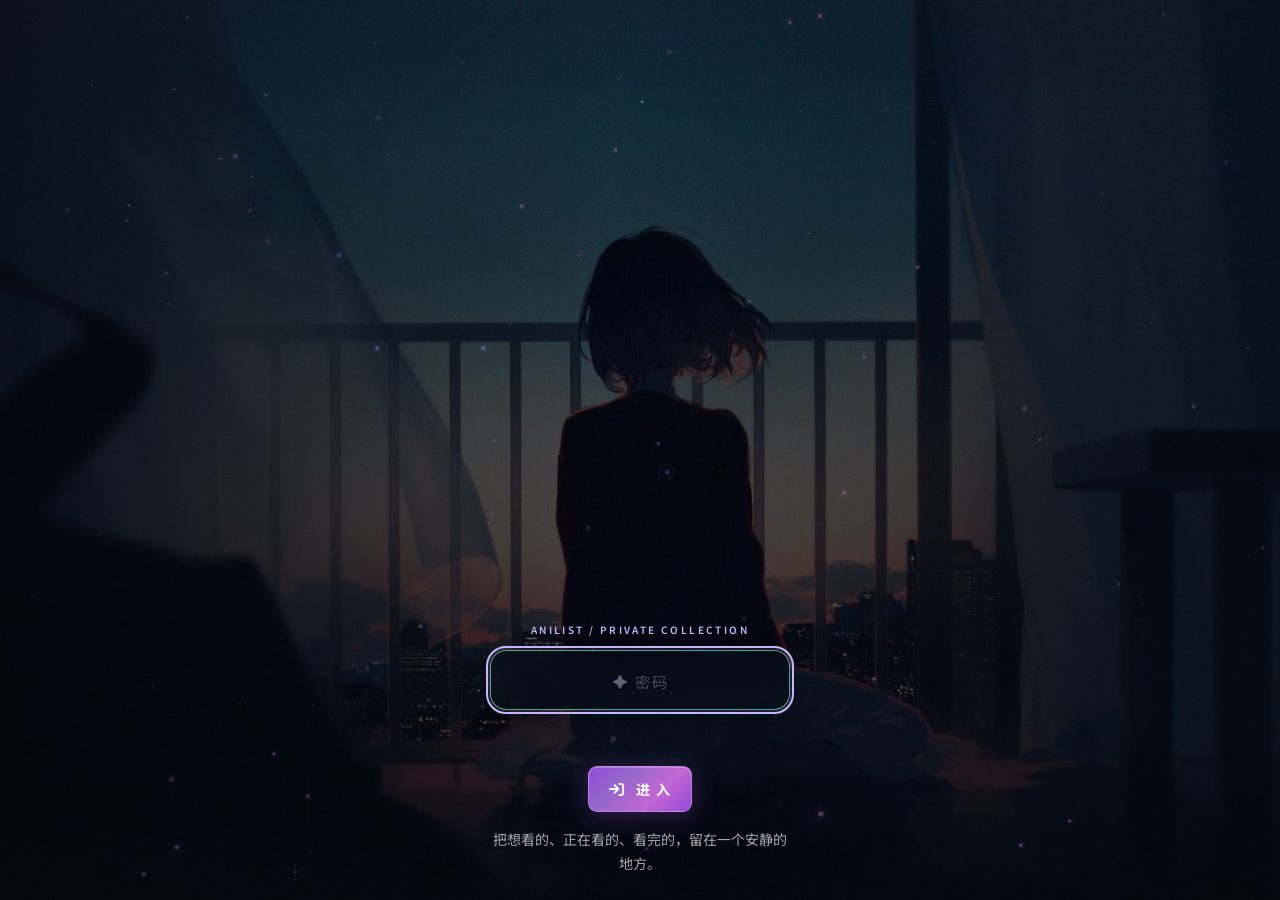
==== commit b3deb80e: "弹窗动效重做与移动端优化：卡片生长/添加凝聚双模式入场、门禁定位修复、入口页 30fps 与搜索防抖" ====
--- a/index.html
+++ b/index.html
@@ -2,7 +2,7 @@
 <html lang="zh-CN">
 <head>
   <meta charset="UTF-8">
-  <meta name="viewport" content="width=device-width, initial-scale=1.0">
+  <meta name="viewport" content="width=device-width, initial-scale=1.0, viewport-fit=cover">
   <title>AniList · 入口</title>
   <link rel="preconnect" href="https://fonts.googleapis.com">
   <link rel="preconnect" href="https://fonts.gstatic.com" crossorigin>
@@ -10,7 +10,7 @@
   <!-- 只预加载首屏背景图，避免 5 张大图抢占首屏带宽 -->
   <link rel="preload" as="image" href="images/bg1.jpg" fetchpriority="high">
   <link rel="stylesheet" href="https://cdnjs.cloudflare.com/ajax/libs/font-awesome/6.5.1/css/all.min.css">
-  <link rel="stylesheet" href="css/style.css?v=4">
+  <link rel="stylesheet" href="css/style.css?v=13">
   <style>
     body { margin: 0; overflow: hidden; background: #0b0a12; }
     #bgCanvas { position: fixed; inset: 0; z-index: 0; background: #0b0a12; }
@@ -68,6 +68,11 @@
         var originNow = [0.5, 0.5];   // 当前扩展起点：每次切换随机，且与上次不同
         var REVEAL = 4000, INTERVAL = 7000, KB = 22000, BLUR = 16, FEATHER = 0.2;
         var reduced = window.matchMedia && window.matchMedia('(prefers-reduced-motion: reduce)').matches;
+        // 低功耗设备（触屏/窄窗）：帧率减半。全屏 canvas 逐帧重绘 + 切换期
+        // 整幅模糊是入口页最大的持续功耗源；羽化扩展与 Ken Burns 都很缓慢，
+        // 30fps 肉眼几乎无感，持续功耗近似减半
+        var lowPower = !!(window.matchMedia && window.matchMedia('(pointer: coarse)').matches) || window.innerWidth < 768;
+        var frameParity = 0;
 
         var canvas = document.getElementById('bgCanvas');
         var ctx = canvas.getContext('2d');
@@ -229,7 +234,15 @@
           ctx.drawImage(buf, 0, 0);
         }
 
-        function loop(now) { draw(now); requestAnimationFrame(loop); }
+        function loop(now) {
+          // 低功耗设备隔帧绘制（30fps 上限），桌面保持满帧
+          if (lowPower) {
+            frameParity = 1 - frameParity;
+            if (frameParity) { requestAnimationFrame(loop); return; }
+          }
+          draw(now);
+          requestAnimationFrame(loop);
+        }
 
         // 门禁逻辑
         var input = document.getElementById('gatePassword');
--- a/css/style.css
+++ b/css/style.css
@@ -873,22 +873,25 @@
   z-index: 200;
   align-items: flex-end;
   justify-content: center;
-  animation: fadeIn 0.25s ease;
 }
 
 .modal-overlay.open {
   display: flex;
+  /* 背景轻淡入，配合面板「从点击处生长」的展开（app.js expandFrom）。
+     .closing 在其后声明：下拉关闭时 fadeOut 覆盖本动画 */
+  animation: overlayIn 0.28s ease;
+}
+
+@keyframes overlayIn {
+  from { opacity: 0; }
 }
 
 .modal-overlay.closing {
   animation: fadeOut 0.2s ease forwards;
 }
 
-@keyframes fadeIn {
-  from { opacity: 0; }
-  to { opacity: 1; }
-}
-
+/* 仅保留关闭时的淡出（.closing，移动端下拉关闭用）；
+   打开不做事何动画——点击卡片后弹窗直接显示 */
 @keyframes fadeOut {
   from { opacity: 1; }
   to { opacity: 0; }
@@ -904,7 +907,6 @@
   background: var(--bg-modal);
   border-radius: var(--modal-radius) var(--modal-radius) 0 0;
   padding: 24px 20px 30px;
-  animation: slideUp 0.3s ease;
   box-shadow: var(--shadow-modal);
 }
 
@@ -946,12 +948,6 @@
 }
 
 .modal-sm { max-width: 400px; }
-
-@keyframes slideUp {
-  from { transform: translateY(40px); opacity: 0; }
-  to { transform: translateY(0); opacity: 1; }
-}
-
 
 .modal-header {
   display: flex;
@@ -1546,9 +1542,14 @@
   animation: gateFadeIn 0.6s cubic-bezier(0.22, 1, 0.36, 1) backwards;
 }
 
+/* 入场位移必须经过 --gate-shift：文件末尾给 .gate-box 加了下移量
+   （transform: translateY(var(--gate-shift))），若关键帧写死
+   translateY(12px)→0，动画运行期会覆盖静态下移——表现为首屏先
+   停在视口正中、0.6s 动画结束瞬间突然掉到最终位置。关键帧同样
+   引用该变量（对动画元素解析），入场全程就在最终位置完成。 */
 @keyframes gateFadeIn {
-  from { opacity: 0; transform: translateY(12px); }
-  to   { opacity: 1; transform: translateY(0); }
+  from { opacity: 0; transform: translateY(calc(var(--gate-shift, 0px) + 12px)); }
+  to   { opacity: 1; transform: translateY(var(--gate-shift, 0px)); }
 }
 
 /* ---------- 输入框包裹（用于发光定位） ---------- */
@@ -2479,11 +2480,21 @@
    关闭滑动时每帧都要重算的高开销效果，保证列表滑动流畅
    ============================================================ */
 @media (max-width: 599px), (pointer: coarse) {
-  /* backdrop-filter 模糊在移动端滑动时成本极高 */
+  /* backdrop-filter 模糊在移动端滑动时成本极高。
+     这里关闭「内容页」各类表面的模糊（背景透明度保留，仍是玻璃观感）；
+     门禁页的输入框/按钮在其后重新声明了 backdrop-filter，触屏上照旧有玻璃感。 */
   .header-content,
   .sync-status,
   .modal-overlay,
-  .toast {
+  .toast,
+  .card,
+  .filter-bar,
+  .stats-bar,
+  .stat-item,
+  .filter-select,
+  .stat-search,
+  .modal-content,
+  .fab {
     -webkit-backdrop-filter: none;
     backdrop-filter: none;
   }
@@ -2493,6 +2504,193 @@
   .header-content::before {
     animation: none;
   }
+}
+
+/* ============================================================
+   内容页（app.html）毛玻璃质感（加深版）
+   ------------------------------------------------------------
+   背景：各表面调得更透（露出 body 的紫色径向光晕），
+        加 1px 白色内描边 + 顶部高光模拟玻璃厚度
+   模糊：见文件末尾的 @supports 段（桌面端启用，移动端由上面的
+        性能块关闭，避免每张卡片一层实时模糊拖慢滑动）
+   可调项：
+     · 透明度 —— 各 linear-gradient / rgba 里的 0.40 / 0.46 / 0.52 等
+     · 模糊强度 —— 文件末尾 @supports 段里的 blur(22px) 等
+     · 想更透就调低透明度、加大 blur；想更实就反过来
+   ============================================================ */
+
+/* 卡片：主内容面 —— 玻璃感最重 */
+.card {
+  background: linear-gradient(145deg, rgba(30, 24, 45, 0.28), rgba(17, 13, 27, 0.34));
+  border-color: rgba(216, 204, 248, 0.3);
+  box-shadow:
+    0 18px 50px rgba(3, 1, 8, 0.42),
+    inset 0 1px 0 rgba(255, 255, 255, 0.18),
+    inset 0 -1px 0 rgba(255, 255, 255, 0.05);
+}
+
+.card:hover {
+  background: linear-gradient(145deg, rgba(42, 34, 62, 0.4), rgba(28, 22, 44, 0.46));
+  border-color: rgba(196, 181, 253, 0.56);
+}
+
+/* 顶部标题栏：悬浮玻璃条 */
+.header-content {
+  background: rgba(24, 18, 36, 0.34);
+  border-color: rgba(216, 204, 248, 0.32);
+  box-shadow:
+    0 16px 38px rgba(3, 1, 8, 0.34),
+    inset 0 1px 0 rgba(255, 255, 255, 0.19),
+    inset 0 -1px 0 rgba(255, 255, 255, 0.05);
+}
+
+/* 筛选条 / 统计条：玻璃薄片 */
+.filter-bar,
+.stats-bar {
+  background: rgba(24, 18, 36, 0.28);
+  border-color: rgba(216, 204, 248, 0.24);
+  box-shadow:
+    inset 0 1px 0 rgba(255, 255, 255, 0.11),
+    inset 0 -1px 0 rgba(255, 255, 255, 0.03);
+}
+
+/* 统计项 / 筛选下拉 / 搜索框本身：再薄一层 */
+.stat-item,
+.filter-select,
+.stat-search {
+  background: linear-gradient(180deg, rgba(196, 181, 253, 0.17), rgba(196, 181, 253, 0.06));
+  border-color: rgba(216, 204, 248, 0.3);
+  box-shadow:
+    inset 0 1px 0 rgba(255, 255, 255, 0.14),
+    inset 0 -1px 0 rgba(255, 255, 255, 0.04);
+}
+
+.stat-item:hover,
+.stat-item.active {
+  background: linear-gradient(180deg, rgba(196, 181, 253, 0.26), rgba(196, 181, 253, 0.12));
+}
+
+.filter-select option {
+  background: #191329;   /* 原生下拉列表不支持模糊，保持不透明 */
+}
+
+/* 弹窗 / 提示条 / 同步状态：玻璃面板 */
+.modal-content {
+  background: rgba(27, 20, 44, 0.38);
+  border-color: rgba(216, 204, 248, 0.32);
+  box-shadow:
+    var(--shadow-modal),
+    inset 0 1px 0 rgba(255, 255, 255, 0.19),
+    inset 0 -1px 0 rgba(255, 255, 255, 0.05);
+}
+
+.toast,
+.sync-status {
+  background: rgba(24, 18, 36, 0.38);
+  border-color: rgba(216, 204, 248, 0.28);
+  box-shadow: inset 0 1px 0 rgba(255, 255, 255, 0.13);
+}
+
+/* ============================================================
+   柔光（soft glow）
+   ------------------------------------------------------------
+   三层叠出柔和光感，都不影响文字与布局：
+     ① 内发光 —— 大半径 inset 淡紫光，让玻璃边缘像被光晕住
+     ② 外扩散光 —— 大模糊半径、低透明度的外阴影，形成弥散光雾
+     ③ 背景光斑 —— 强化 body 径向光晕 + 底部一团淡紫，做出环境光
+   暗色背景下柔光靠半径大、透明度低才自然，所以 blur 都很大
+   可调项：各 rgba(...) 的第三、四位（透明度）
+          想更亮就把 0.1 调到 0.16，想收一点就降到 0.06
+   ============================================================ */
+
+/* ③ 背景环境光：顶部淡紫光晕 + 底部一团更柔的散射光 */
+body {
+  background:
+    radial-gradient(circle at 12% 0%, rgba(167, 139, 250, 0.16), transparent 34rem),
+    radial-gradient(circle at 50% 100%, rgba(196, 181, 253, 0.09), transparent 40rem),
+    var(--bg-primary);
+}
+
+/* 顶部光斑再加一层，形成由上到下的光感过渡 */
+.app-container::before {
+  background:
+    radial-gradient(ellipse, rgba(196, 181, 253, 0.16), transparent 70%),
+    radial-gradient(ellipse at 50% 100%, rgba(167, 139, 250, 0.08), transparent 75%);
+}
+
+/* ① + ② 卡片：内发光 + 外扩散光 */
+.card {
+  box-shadow:
+    0 20px 60px rgba(3, 1, 8, 0.42),
+    0 0 48px rgba(167, 139, 250, 0.13),
+    inset 0 1px 0 rgba(255, 255, 255, 0.18),
+    inset 0 0 40px rgba(196, 181, 253, 0.10);
+}
+
+.card:hover {
+  box-shadow:
+    0 22px 62px rgba(3, 1, 8, 0.44),
+    0 0 62px rgba(167, 139, 250, 0.22),
+    inset 0 1px 0 rgba(255, 255, 255, 0.2),
+    inset 0 0 48px rgba(196, 181, 253, 0.14);
+}
+
+/* 标题栏 / 筛选条 / 统计条：内发光 + 柔和外光 */
+.header-content {
+  box-shadow:
+    0 16px 40px rgba(3, 1, 8, 0.34),
+    0 0 56px rgba(167, 139, 250, 0.14),
+    inset 0 1px 0 rgba(255, 255, 255, 0.19),
+    inset 0 0 32px rgba(196, 181, 253, 0.08);
+}
+
+.filter-bar,
+.stats-bar {
+  box-shadow:
+    0 0 36px rgba(167, 139, 250, 0.08),
+    inset 0 1px 0 rgba(255, 255, 255, 0.11),
+    inset 0 0 26px rgba(196, 181, 253, 0.06);
+}
+
+/* 细件：轻内发光 */
+.stat-item,
+.filter-select,
+.stat-search {
+  box-shadow:
+    0 0 24px rgba(167, 139, 250, 0.08),
+    inset 0 1px 0 rgba(255, 255, 255, 0.14),
+    inset 0 0 20px rgba(196, 181, 253, 0.07);
+}
+
+.stat-item.active {
+  box-shadow:
+    0 0 30px rgba(167, 139, 250, 0.16),
+    inset 0 0 0 1px rgba(196, 181, 253, 0.28),
+    inset 0 0 22px rgba(196, 181, 253, 0.1);
+}
+
+/* 弹窗 / 提示条：更明显的弥散光 */
+.modal-content {
+  box-shadow:
+    var(--shadow-modal),
+    0 0 70px rgba(167, 139, 250, 0.16),
+    inset 0 1px 0 rgba(255, 255, 255, 0.19),
+    inset 0 0 44px rgba(196, 181, 253, 0.1);
+}
+
+.toast,
+.sync-status {
+  box-shadow:
+    0 0 30px rgba(167, 139, 250, 0.14),
+    inset 0 1px 0 rgba(255, 255, 255, 0.13),
+    inset 0 0 20px rgba(196, 181, 253, 0.08);
+}
+
+/* FAB：自身光晕 */
+.fab {
+  box-shadow:
+    0 12px 28px rgba(167, 139, 250, 0.28),
+    0 0 40px rgba(196, 181, 253, 0.22);
 }
 
 /* ============================================================
@@ -2538,3 +2736,469 @@
   outline-offset: 2px;
 }
 
+/* ============================================================
+   移动端触屏适配增强
+   点按反馈 / 粘滞 hover 复位 / 触摸目标 / 刘海屏安全区 /
+   底部弹窗下拉关闭手势的配套样式
+   ============================================================ */
+
+/* 点按反馈交给 :active，去掉系统默认的灰色高亮块；
+   touch-action: manipulation 消除双击缩放与点按延迟 */
+.card, .stat-item, .header-btn, .card-delete-btn, .fab,
+.btn, .modal-close, .undo-btn, .gate-btn, .gate-input,
+.filter-select, .form-select, .form-input, .form-textarea, .stat-search {
+  -webkit-tap-highlight-color: transparent;
+  touch-action: manipulation;
+}
+
+/* 触屏没有真正的悬停：tap 后残留的 :hover 态会"粘"在元素上，
+   这里把最明显的高亮/位移复位回静态外观 */
+@media (hover: none) {
+  .card:hover {
+    transform: none;
+    background: linear-gradient(145deg, rgba(30, 24, 45, 0.94), rgba(17, 13, 27, 0.94));
+    border-color: var(--border-color);
+    box-shadow: var(--shadow-card);
+  }
+  .card:hover::before { opacity: 0; animation: none; }
+  .card:hover::after { opacity: 0.7; animation: none; background: linear-gradient(180deg, rgba(196, 181, 253, 0.9), rgba(196, 181, 253, 0.08)); }
+  .card:hover .card-type-badge { transform: none; }
+  .card:hover .card-delete-btn { opacity: 0.55; }
+  .stat-item:hover { background: var(--bg-secondary); box-shadow: none; }
+  .header-content:hover .header-icon { transform: none; }
+  .empty-state:hover .empty-icon { transform: none; }
+  .fab:hover, .btn-submit:hover, .btn-danger:hover,
+  .gate-btn:hover, .undo-btn:hover, .modal-close:hover,
+  .header-btn:hover { transform: none; }
+}
+
+/* 触摸目标加大到约 44px；搜索框字号提到 16px，
+   避免 iOS Safari 聚焦小字号输入框时整页自动放大 */
+@media (max-width: 599px), (pointer: coarse) {
+  .header-btn, .card-delete-btn { width: 42px; height: 42px; }
+  .modal-close { width: 42px; height: 42px; border-radius: 12px; }
+
+  .filter-select { min-height: 44px; }
+
+  .search-row .stat-search { min-height: 44px; font-size: 16px; padding-left: 36px; }
+  .search-row .stat-search::placeholder { font-size: 13px; }
+  .search-row .stat-search-wrap i { left: 12px; font-size: 13px; }
+
+  .undo-btn { padding: 8px 16px; }
+}
+
+/* 手机上其余弹窗（删除确认 / GitHub 配置）也随键盘收缩，dvh 代替 vh */
+@media (max-width: 599px) {
+  .modal-content { max-height: min(90dvh, 720px); }
+
+  /* 表单 / GitHub 弹窗：标题栏吸顶并成为下拉关闭的拖拽区，顶部加抓手 */
+  #formModal .modal-content { padding-top: 4px; }
+
+  #formModal .modal-header,
+  #githubModal .modal-header {
+    position: sticky;
+    top: 0;
+    z-index: 2;
+    background: var(--bg-modal);
+    padding-top: 14px;
+    touch-action: none;
+  }
+
+  #formModal .modal-header::before,
+  #githubModal .modal-header::before {
+    content: '';
+    position: absolute;
+    top: 5px;
+    left: 50%;
+    transform: translateX(-50%);
+    width: 44px;
+    height: 4px;
+    border-radius: 999px;
+    background: rgba(188, 170, 224, 0.3);
+    pointer-events: none;
+  }
+
+  #formModal .modal-content,
+  #githubModal .modal-content {
+    transition: transform 0.28s cubic-bezier(0.22, 1, 0.36, 1);
+  }
+
+  #formModal .modal-content.sheet-dragging,
+  #githubModal .modal-content.sheet-dragging {
+    transition: none;
+  }
+}
+
+/* 刘海屏：viewport-fit=cover 后用安全区变量兜底
+   （FAB / 容器留白随刘海与底部横条自动加大，同时恢复各断点本来的设计间距） */
+@supports (padding: max(0px)) {
+  .app-container { padding-top: max(28px, env(safe-area-inset-top, 0px)); }
+
+  @media (max-width: 599px) {
+    .app-container { padding-top: max(14px, env(safe-area-inset-top, 0px)); }
+    .fab {
+      bottom: max(18px, env(safe-area-inset-bottom, 18px));
+      right: max(18px, env(safe-area-inset-right, 18px));
+    }
+    .gate-wrap { padding-bottom: max(44px, env(safe-area-inset-bottom, 44px)); }
+  }
+
+  @media (max-width: 399px) {
+    .fab {
+      bottom: max(16px, env(safe-area-inset-bottom, 16px));
+      right: max(16px, env(safe-area-inset-right, 16px));
+    }
+  }
+
+  @media (min-width: 600px) {
+    .fab {
+      bottom: max(28px, env(safe-area-inset-bottom, 28px));
+      right: max(28px, env(safe-area-inset-right, 28px));
+    }
+  }
+
+  @media (min-width: 960px) {
+    .fab {
+      bottom: max(32px, env(safe-area-inset-bottom, 32px));
+      right: max(32px, env(safe-area-inset-right, 32px));
+    }
+  }
+}
+
+/* ============================================================
+   密码门禁：输入框及其文字在页面正中（水平居中，垂直略低于正中）
+   （必须放在文件末尾——上方 "quiet night workspace" 主题把门禁
+   改成了左下角、左对齐布局，这里把它改回屏幕中间）
+   想微调垂直位置：改下面 --gate-shift 的 150px；150px = 输入框中心
+   在视口约 61% 高度处，50px = 正好在视口正中心。
+   ============================================================ */
+.gate-wrap {
+  display: flex;
+  align-items: center;
+  justify-content: center;
+  padding: 0;
+  background: none;
+}
+
+.gate-box {
+  width: 100%;
+  min-width: 0;
+  max-width: 340px;
+  margin: 0;
+  padding: 0 20px;
+  text-align: center;
+}
+
+/* 垂直位置：整块向下平移，决定输入框在页面上的高低。
+   内容块（上方标签 + 输入框 + 按钮 + 下方副标题）实测高约 250px；
+   要保证下方副标题不被视口裁掉，平移量需 ≤ (视口高 - 250px) / 2，
+   所以按视口高度分档给不同平移量（见文件末尾的 @media (max-height) 组），
+   高屏靠下、矮屏自动收敛。想固定位置就直接写像素，例如 --gate-shift: 300px，
+   但固定值在矮窗口（如 720p 笔记本）会把副标题裁掉。
+   下移量存进变量而非直接写 transform：入场动画 gateFadeIn 的关键帧
+   也要引用它（见上方 keyframes），否则动画运行期会盖掉下移、
+   结束后瞬间跳位。 */
+.gate-box {
+  --gate-shift: 150px;
+  transform: translateY(var(--gate-shift));
+}
+
+/* 恢复主题里的两条装饰文案（原为左下角布局设计：
+   上方 'ANILIST / PRIVATE COLLECTION'、下方副标题），
+   这里只把它改成居中/居中对齐，文字内容仍由主题的
+   .gate-box::before / ::after 提供，不重复写文案 */
+.gate-box::before,
+.gate-box::after {
+  width: 100%;
+  max-width: none;
+  text-align: center;
+  margin-left: auto;
+  margin-right: auto;
+}
+
+/* 上方标签：居中后与原设计一样浮在输入框上方 */
+.gate-box::before {
+  margin-bottom: 14px;
+  letter-spacing: 2.4px;
+}
+
+/* 下方副标题：居中并保持在按钮下方 */
+.gate-box::after {
+  margin-top: 16px;
+  line-height: 1.7;
+}
+
+/* 输入框本体与框内文字（placeholder + 已输入内容）全部居中 */
+.gate-input {
+  text-align: center;
+  text-indent: 0;
+  padding: 16px 20px;
+  font-size: 18px;
+  letter-spacing: 4px;
+  border-radius: 16px;
+}
+
+/* letter-spacing 会在最后一个字符后多留一个字距，
+   让占位文字/输入内容在框内偏移，text-indent 补回一半 */
+.gate-input::placeholder {
+  text-indent: 2px;
+}
+
+.gate-input:focus {
+  text-align: center;
+  transform: none;
+}
+
+/* 错误提示与按钮跟随输入框一起居中 */
+.gate-error {
+  text-align: center;
+}
+
+.gate-btn {
+  /* flex + auto 左右外边距：按钮在被居中容器里保持自身宽度并水平居中；
+     inline-flex 的行盒会多出约 4px 行距，换成 flex 让高度可预期 */
+  display: flex;
+  margin: 18px auto 0;
+}
+
+/* ============================================================
+   磨砂玻璃：输入框与按钮半透明 + 背景模糊
+   ① 先给一层半透明底色兜底（移动端命中性能优化块时
+      backdrop-filter 会被关掉，靠这层底色保证仍是半透明玻璃观感）
+   ② 支持 backdrop-filter 时再叠加真正的背景模糊
+   透明度与模糊强度只需调这两处的数值
+   ============================================================ */
+.gate-input {
+  background: linear-gradient(180deg, rgba(10, 14, 22, 0.54), rgba(10, 14, 22, 0.42));
+  border-color: rgba(255, 255, 255, 0.2);
+}
+
+.gate-input::placeholder {
+  opacity: 0.78;
+}
+
+.gate-input:focus {
+  background: linear-gradient(180deg, rgba(10, 14, 22, 0.6), rgba(10, 14, 22, 0.48));
+  border-color: rgba(118, 215, 196, 0.72);
+}
+
+/* 按钮恢复原来的紫色（与主题 .gate-btn 同色系：#a855f7 / #c084fc / #e879f9），
+   只是做成半透明玻璃质感，颜色本身不变；文字仍是白色 */
+.gate-btn {
+  background: linear-gradient(135deg,
+    rgba(168, 85, 247, 0.86),
+    rgba(192, 132, 252, 0.78),
+    rgba(232, 121, 249, 0.84),
+    rgba(168, 85, 247, 0.86));
+  color: #fff;
+  border: 1px solid rgba(255, 255, 255, 0.26);
+  box-shadow:
+    0 4px 24px rgba(168, 85, 247, 0.28),
+    inset 0 1px 0 rgba(255, 255, 255, 0.22);
+}
+
+.gate-btn:hover {
+  background: linear-gradient(135deg,
+    rgba(168, 85, 247, 0.94),
+    rgba(192, 132, 252, 0.88),
+    rgba(232, 121, 249, 0.92),
+    rgba(168, 85, 247, 0.94));
+  box-shadow:
+    0 12px 40px rgba(168, 85, 247, 0.42),
+    inset 0 1px 0 rgba(255, 255, 255, 0.22);
+}
+
+@supports ((-webkit-backdrop-filter: blur(1px)) or (backdrop-filter: blur(1px))) {
+  .gate-input {
+    -webkit-backdrop-filter: blur(10px) saturate(130%);
+    backdrop-filter: blur(10px) saturate(130%);
+  }
+
+  .gate-input:focus {
+    -webkit-backdrop-filter: blur(14px) saturate(140%);
+    backdrop-filter: blur(14px) saturate(140%);
+  }
+
+  .gate-btn {
+    -webkit-backdrop-filter: blur(9px) saturate(140%);
+    backdrop-filter: blur(9px) saturate(140%);
+  }
+
+  .gate-btn:hover {
+    -webkit-backdrop-filter: blur(13px) saturate(150%);
+    backdrop-filter: blur(13px) saturate(150%);
+  }
+}
+
+@media (max-width: 480px) {
+  .gate-box {
+    max-width: 320px;
+    padding: 0 18px;
+  }
+}
+
+@media (max-width: 599px) {
+  /* 覆盖上方断点里只为贴底布局准备的 padding-bottom */
+  .gate-wrap {
+    padding: 0;
+  }
+}
+
+/* 按视口高度分档设定下移量：高屏靠下，矮屏收敛，
+   保证「标签 + 输入框 + 按钮 + 副标题」整块约 250px 高度
+   在任何高度下都完整可见（每档都留 5~25px 余量）。
+   上面的基准值是 150px，这里逐档覆盖（只改变量，
+   transform 统一写在 .gate-box 基准规则里）。 */
+@media (min-height: 850px) {
+  .gate-box { --gate-shift: 300px; }
+}
+
+@media (min-height: 780px) and (max-height: 849.98px) {
+  .gate-box { --gate-shift: 260px; }
+}
+
+@media (min-height: 700px) and (max-height: 779.98px) {
+  .gate-box { --gate-shift: 220px; }
+}
+
+@media (min-height: 620px) and (max-height: 699.98px) {
+  .gate-box { --gate-shift: 180px; }
+}
+
+@media (min-height: 560px) and (max-height: 619.98px) {
+  .gate-box { --gate-shift: 150px; }
+}
+
+@media (min-height: 500px) and (max-height: 559.98px) {
+  .gate-box { --gate-shift: 120px; }
+}
+
+@media (max-height: 499.98px) {
+  .gate-box { --gate-shift: 90px; }
+}
+
+/* ============================================================
+   内容页毛玻璃的「背景模糊」部分（放在最后）
+   - 用 @supports 保证不支持 backdrop-filter 的浏览器直接跳过，
+     只保留上面那层半透明背景，不会出现「更透但没有模糊」的糊状观感
+   - 用 not (max-width: 599px) and not (pointer: coarse) 排除移动端与
+     触屏设备（规则位置在性能块之后，必须在这里显式排除，否则会把
+     性能块里的 backdrop-filter: none 覆盖掉）
+   强度可调：卡片 30px / 标题栏 34px / 细件 20px / 弹窗 38px
+   ============================================================ */
+@supports ((-webkit-backdrop-filter: blur(1px)) or (backdrop-filter: blur(1px))) {
+  @media not all and (max-width: 599px) and (pointer: coarse) {
+    .card {
+      -webkit-backdrop-filter: blur(30px) saturate(165%);
+      backdrop-filter: blur(30px) saturate(165%);
+    }
+
+    .header-content {
+      -webkit-backdrop-filter: blur(34px) saturate(170%);
+      backdrop-filter: blur(34px) saturate(170%);
+    }
+
+    .filter-bar,
+    .stats-bar,
+    .toast,
+    .sync-status {
+      -webkit-backdrop-filter: blur(24px) saturate(155%);
+      backdrop-filter: blur(24px) saturate(155%);
+    }
+
+    .stat-item,
+    .filter-select,
+    .stat-search,
+    .fab {
+      -webkit-backdrop-filter: blur(20px) saturate(150%);
+      backdrop-filter: blur(20px) saturate(150%);
+    }
+
+    .modal-content {
+      -webkit-backdrop-filter: blur(38px) saturate(165%);
+      backdrop-filter: blur(38px) saturate(165%);
+    }
+  }
+}
+
+/* ============================================================
+   弹窗「从点击处生长」的点缀元素（配合 app.js 的 expandFrom）
+   ① 触发处绽开的光晕 + 星尘（.bloom-sparks，JS 生成、1s 后自删）
+   ② 展开期间（.modal-overlay.bloom）面板内容按 DOM 顺序
+      错落上浮：透明度 + 轻微位移 + 模糊渐显，延迟由 JS 写入
+   都是一次性动画，结束后不残留任何内联样式
+   ============================================================ */
+.bloom-sparks {
+  position: fixed;
+  width: 0;
+  height: 0;
+  pointer-events: none;
+}
+
+.bloom-glow {
+  position: absolute;
+  left: -110px;
+  top: -110px;
+  width: 220px;
+  height: 220px;
+  border-radius: 50%;
+  background: radial-gradient(circle, rgba(168, 85, 247, 0.45), rgba(192, 132, 252, 0.16) 45%, transparent 70%);
+  filter: blur(6px);
+  animation: bloomGlow 0.55s ease-out forwards;
+}
+
+@keyframes bloomGlow {
+  from { opacity: 0.9; transform: scale(0.3); }
+  to   { opacity: 0; transform: scale(1.3); }
+}
+
+.bloom-dot {
+  position: absolute;
+  left: -3px;
+  top: -3px;
+  width: 6px;
+  height: 6px;
+  border-radius: 50%;
+  animation: bloomDot 0.62s cubic-bezier(0.22, 1, 0.36, 1) forwards;
+}
+
+@keyframes bloomDot {
+  from { opacity: 1; transform: translate(0, 0) scale(1); }
+  to   { opacity: 0; transform: translate(var(--bx, 40px), var(--by, -30px)) scale(0.35); }
+}
+
+.modal-overlay.bloom .modal-content > .modal-header,
+.modal-overlay.bloom .modal-content .anime-form > :is(.form-group, .form-row, .form-actions, .github-actions, .github-status),
+.modal-overlay.bloom .modal-content .delete-body {
+  animation: bloomRise 0.5s cubic-bezier(0.22, 1, 0.36, 1) backwards;
+}
+
+@keyframes bloomRise {
+  from { opacity: 0; transform: translateY(14px); filter: blur(5px); }
+  to   { opacity: 1; transform: translateY(0); filter: blur(0); }
+}
+
+/* ============================================================
+   移动端动效减负（置于文件末尾：与上方规则同权重，靠源顺序覆盖）
+   ============================================================ */
+@media (max-width: 599px), (pointer: coarse) {
+  /* 编辑态边框流光是无限循环动画，移动端常驻重绘不划算
+     （与上方性能块关停 .header-content::before 等装饰动画同一策略） */
+  .modal-overlay.is-editing .modal-content::before {
+    animation: none;
+  }
+
+  /* 内容错落上浮去掉模糊渐显：filter 动画在弱 GPU 上每帧重新滤镜，
+     是展开爆发里最贵的一项；保留位移 + 透明度后观感几乎不变 */
+  .modal-overlay.bloom .modal-content > .modal-header,
+  .modal-overlay.bloom .modal-content .anime-form > :is(.form-group, .form-row, .form-actions, .github-actions, .github-status),
+  .modal-overlay.bloom .modal-content .delete-body {
+    animation-name: bloomRiseLite;
+  }
+}
+
+@keyframes bloomRiseLite {
+  from { opacity: 0; transform: translateY(14px); }
+  to   { opacity: 1; transform: translateY(0); }
+}
+
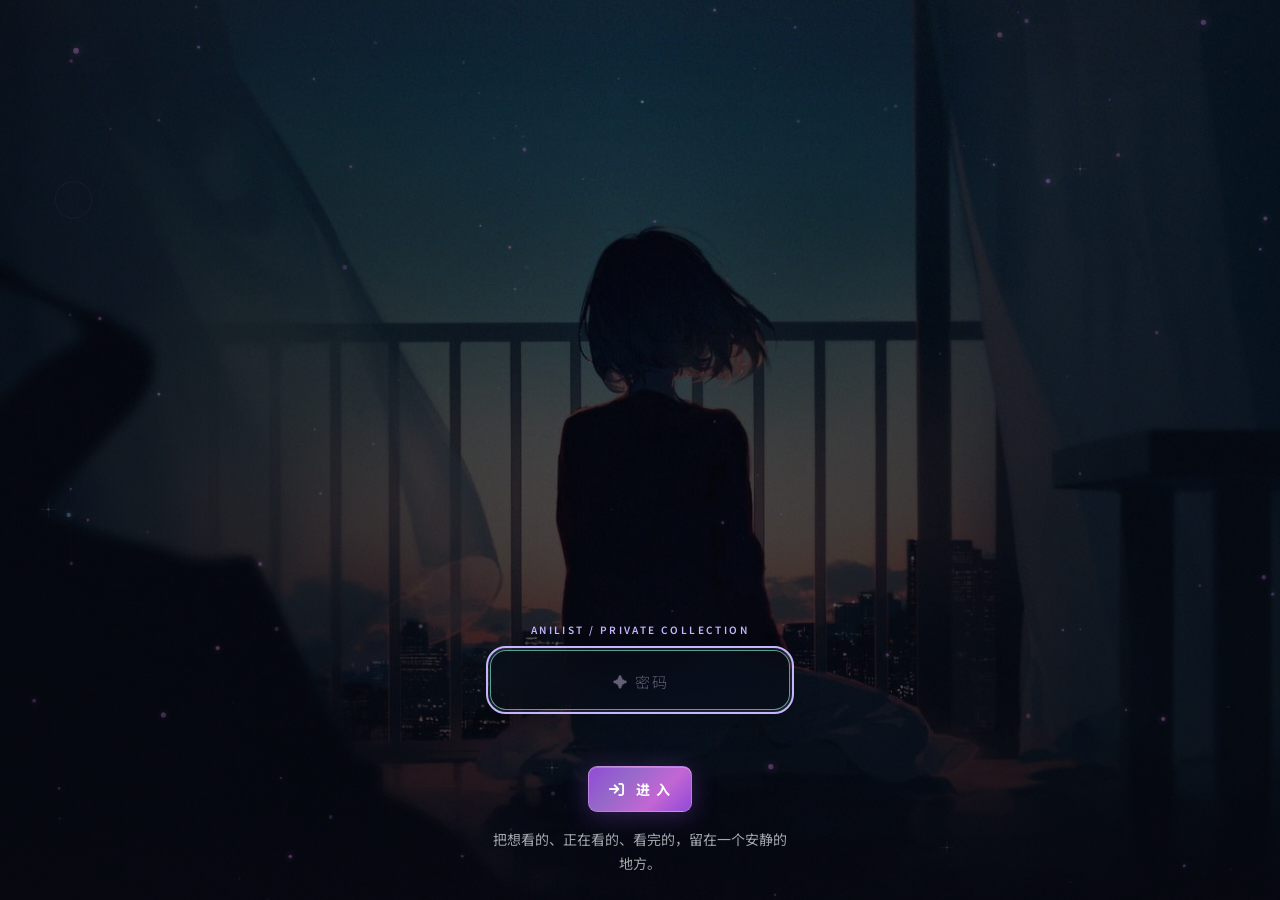
==== commit 47afcc24: "载入提速：Font Awesome 本地自托管、Google Fonts 异步加载" ====
--- a/index.html
+++ b/index.html
@@ -6,10 +6,15 @@
   <title>AniList · 入口</title>
   <link rel="preconnect" href="https://fonts.googleapis.com">
   <link rel="preconnect" href="https://fonts.gstatic.com" crossorigin>
-  <link href="https://fonts.googleapis.com/css2?family=Noto+Sans+SC:wght@300;400;500;600;700;900&family=Zen+Dots&display=swap" rel="stylesheet">
+  <!-- Google Fonts 异步加载（media=print 交换法）：该域国内访问不稳定，
+       绝不能阻塞首屏渲染——系统字体栈先兜底，字体就绪后自动换装 -->
+  <link rel="preload" as="style" href="https://fonts.googleapis.com/css2?family=Noto+Sans+SC:wght@300;400;500;600;700;900&family=Zen+Dots&display=swap">
+  <link rel="stylesheet" href="https://fonts.googleapis.com/css2?family=Noto+Sans+SC:wght@300;400;500;600;700;900&family=Zen+Dots&display=swap" media="print" onload="this.media='all'">
+  <noscript><link rel="stylesheet" href="https://fonts.googleapis.com/css2?family=Noto+Sans+SC:wght@300;400;500;600;700;900&family=Zen+Dots&display=swap"></noscript>
   <!-- 只预加载首屏背景图，避免 5 张大图抢占首屏带宽 -->
   <link rel="preload" as="image" href="images/bg1.jpg" fetchpriority="high">
-  <link rel="stylesheet" href="https://cdnjs.cloudflare.com/ajax/libs/font-awesome/6.5.1/css/all.min.css">
+  <!-- Font Awesome 本地自托管：cdnjs 实测阻塞 1.4~12s，渲染阻塞资源必须同源 -->
+  <link rel="stylesheet" href="vendor/fontawesome/css/all.min.css">
   <link rel="stylesheet" href="css/style.css?v=13">
   <style>
     body { margin: 0; overflow: hidden; background: #0b0a12; }
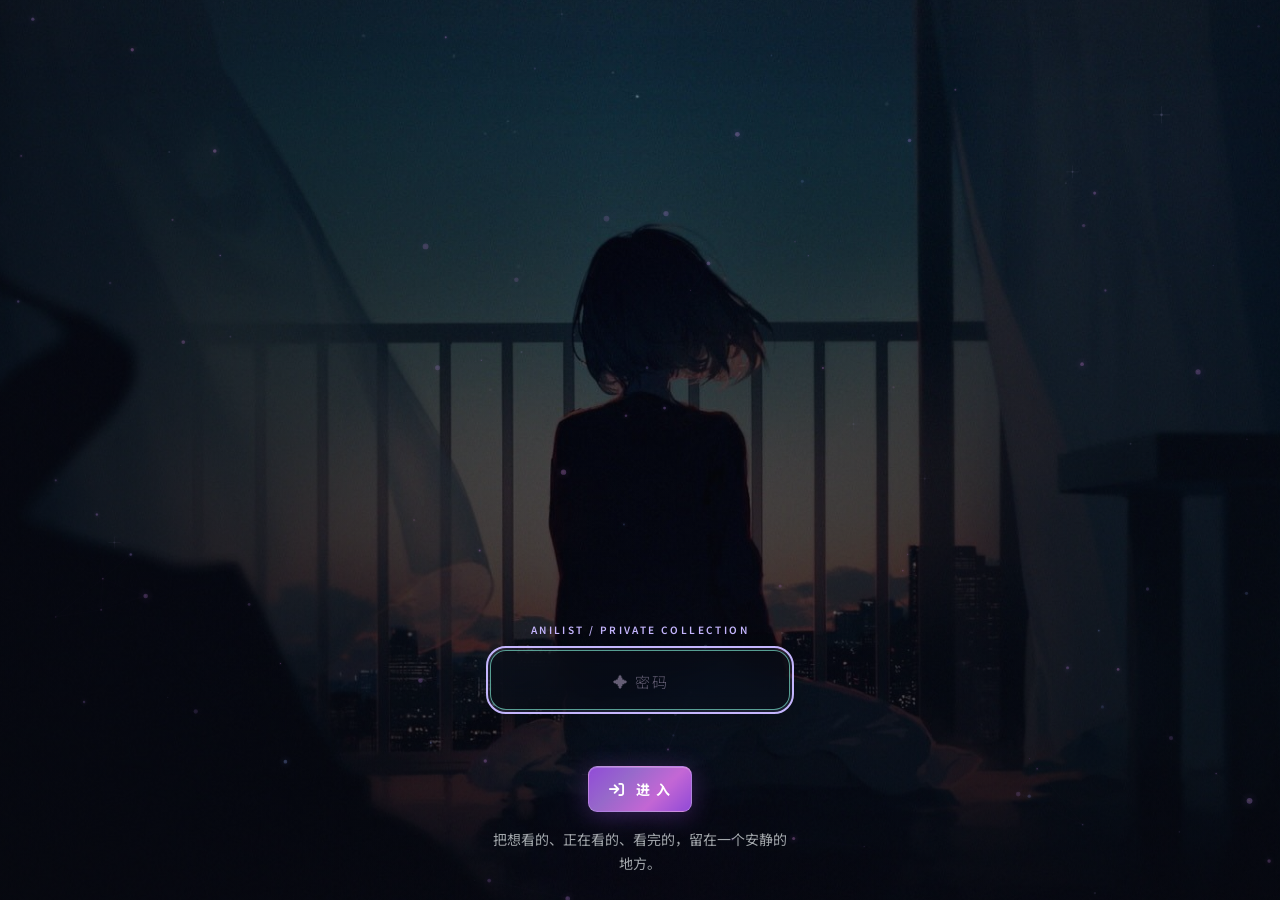
==== commit c1f88a9f: "内容页蓝色主题 + 炫彩层，排序与备注调整 - 内容页 app.html 改深蓝主题（body.theme-blue），门禁页保持淡紫 - 颜色收敛为 RGB 分量变量，新增虹彩层（标题 / 顶部流光" ====
--- a/index.html
+++ b/index.html
@@ -15,10 +15,33 @@
   <link rel="preload" as="image" href="images/bg1.jpg" fetchpriority="high">
   <!-- Font Awesome 本地自托管：cdnjs 实测阻塞 1.4~12s，渲染阻塞资源必须同源 -->
   <link rel="stylesheet" href="vendor/fontawesome/css/all.min.css">
-  <link rel="stylesheet" href="css/style.css?v=13">
+  <link rel="stylesheet" href="css/style.css?v=18">
   <style>
     body { margin: 0; overflow: hidden; background: #0b0a12; }
-    #bgCanvas { position: fixed; inset: 0; z-index: 0; background: #0b0a12; }
+    /* 兜底层：门禁页背景照片，由 CSS 直接引用，不等 JS、不等其余 4 张图。
+       旧实现要 5 张图全部 onload 才开画，慢网下整屏一直是纯黑；
+       这一层保证首帧就有画面。canvas 画出内容后把它完全盖住，
+       两者同一张图、同一构图（cover + 居中），切换无跳变。 */
+    .bg-fallback {
+      position: fixed;
+      inset: 0;
+      z-index: 0;
+      pointer-events: none;
+      /* 两层背景：真图在上（到货即覆盖），64px 模糊底图在下（内联 base64，
+         约 0.5KB，零请求）。慢网下先看到模糊的夜色轮廓，而不是整屏纯黑。 */
+      background-color: #0b0a12;
+      background-image:
+        url(images/bg1.jpg),
+        url([data-uri]);
+      background-position: center center, center center;
+      background-size: cover, cover;
+      background-repeat: no-repeat, no-repeat;
+      /* 与 canvas 首帧的 Ken Burns 比例对齐（q=0.18 时 scale=1.08），
+         否则 canvas 接管瞬间会看到一次 8% 的缩放跳变 */
+      transform: scale(1.08);
+    }
+    /* 背景必须透明：canvas 未绘制时露出下面的 .bg-fallback，而不是黑屏 */
+    #bgCanvas { position: fixed; inset: 0; z-index: 0; background: transparent; }
     /* 深色渐变遮罩（等价于旧 .bg-slideshow::after） */
     .bg-shade {
       position: fixed;
@@ -34,6 +57,9 @@
 </head>
 <body>
 
+  <!-- 兜底层：CSS 背景照片（首帧立刻可见，不依赖 JS 与其余图片） -->
+  <div class="bg-fallback" aria-hidden="true"></div>
+
   <!-- 背景轮播：单 canvas 逐帧绘制。羽化圆扩展 + 由虚化对焦 + Ken Burns
        全部在 2D 绘制里完成，不创建/销毁任何合成层——合成层的资源分配
        尖峰会挤掉其它层纹理，表现为切换前后背景忽闪暗一下（旧方案根因） -->
@@ -53,7 +79,7 @@
     </div>
   </div>
 
-  <script src="js/particles.js"></script>
+  <script src="js/particles.js?v=6"></script>
   <script>
     (function() {
       'use strict';
@@ -83,7 +109,11 @@
         var ctx = canvas.getContext('2d');
         var buf = document.createElement('canvas');
         var bctx = buf.getContext('2d');
-        var imgs = [], loaded = 0;
+        // 惰性加载：imgs 先占位，按需请求。旧实现用 loaded 计数等 5 张齐全才
+        // 开画，移动端慢网下（GitHub Pages 在国内尤其明显）整屏纯黑十几秒，
+        // 只要有一张图卡住就永远不出画面——这是「移动端背景全黑」的根因。
+        var imgs = new Array(SOURCES.length);
+        var ok = new Array(SOURCES.length);   // 该图是否可用（已解码 / 加载失败为 false）
         var current = 0;
         var born = [];   // 每张图的激活时刻（Ken Burns 相位用），首图可能为负
         var shown = [];  // 是否已显示过（不能用 born 的正负判断，首图 born 为负）
@@ -94,12 +124,44 @@
         }
         window.addEventListener('resize', function() { resize(); draw(performance.now()); });
 
-        SOURCES.forEach(function(src) {
+        // 按需加载第 i 张（幂等：已发起过就直接返回）
+        function ensure(i, cb) {
+          if (i < 0 || i >= SOURCES.length || imgs[i]) return;
           var im = new Image();
-          im.onload = im.onerror = function() { if (++loaded === SOURCES.length) begin(); };
-          im.src = src;
-          imgs.push(im);
-        });
+          im.onload = im.onerror = function() {
+            ok[i] = im.naturalWidth > 0;
+            if (cb) cb(i);
+          };
+          im.src = SOURCES[i];
+          imgs[i] = im;
+        }
+
+        // 从第 i 张开始，找到第一张能用的图并开画；全失败则保留 CSS 兜底层
+        function startWith(i) {
+          if (i >= SOURCES.length) return;
+          current = i;
+          ensure(i, function(idx) {
+            if (ok[idx]) begin();
+            else startWith(idx + 1);
+          });
+        }
+
+        // 预取轮播顺序里的下一张未请求过的图
+        function prefetchNext(from) {
+          for (var k = 1; k <= SOURCES.length; k++) {
+            var i = (from + k) % SOURCES.length;
+            if (!imgs[i]) { ensure(i, null); return; }
+          }
+        }
+
+        // 轮播顺序里下一个已就绪的图；没有则返回 -1
+        function nextReady(from) {
+          for (var k = 1; k <= SOURCES.length; k++) {
+            var i = (from + k) % SOURCES.length;
+            if (ok[i]) return i;
+          }
+          return -1;
+        }
 
         function begin() {
           resize();
@@ -108,11 +170,13 @@
           shown = SOURCES.map(function() { return false; });
           // 首图直接完整显示，不走开场渐变（激活时刻前移到扩展期之外；
           // 本地图加载快时该时刻会是负数，属正常，Ken Burns 相位随之略前移）
-          born[0] = now - REVEAL - 1;
-          shown[0] = true;
+          born[current] = now - REVEAL - 1;
+          shown[current] = true;
           draw(now);
-          setInterval(function() { advance(performance.now()); }, INTERVAL);
+          setTimeout(tick, INTERVAL);
           requestAnimationFrame(loop);
+          // 首图落屏后再取下一张：慢网下先保证有画面，别让 5 张图抢同一条管道
+          setTimeout(function() { prefetchNext(current); }, 1200);
         }
 
         // 随机扩展起点：与上一次保持足够距离，保证每次观感不同
@@ -126,10 +190,22 @@
         }
 
         function advance(now) {
-          current = (current + 1) % imgs.length;
+          var next = nextReady(current);
+          // 下一张还没解码好就原地等：宁可画面多停一会，也不要黑一下
+          if (next < 0) return false;
+          current = next;
           born[current] = now;
           shown[current] = true;
           originNow = randomOrigin();
+          prefetchNext(current);
+          return true;
+        }
+
+        // 自调度而非 setInterval：切换失败（下一张还没好）时快速重试，
+        // 成功则按 INTERVAL 正常轮播
+        function tick() {
+          var switched = advance(performance.now());
+          setTimeout(tick, switched ? INTERVAL : 1500);
         }
 
         // 与原 CSS cubic-bezier 一致的缓动
@@ -164,7 +240,7 @@
         }
 
         function drawKB(c, img, bornAt, now, w, h) {
-          if (!img.naturalWidth) return;
+          if (!img || !img.naturalWidth) return;
           var kb = kbPhase(now, bornAt, w, h);
           var ir = img.width / img.height, cr = w / h, dw, dh;
           if (ir > cr) { dh = h; dw = h * ir; } else { dw = w; dh = w / ir; }
@@ -187,11 +263,13 @@
         function draw(now) {
           var w = canvas.width, h = canvas.height;
           if (!w || !h || born.length === 0) return;
+          // 当前帧还没解码好：直接保留上一帧，别把画布刷成黑底
+          if (!imgs[current] || !imgs[current].naturalWidth) return;
           var dur = reduced ? 1000 : REVEAL;
           var age = now - born[current];
           var p = Math.min(Math.max(age / dur, 0), 1);
           var revealing = shown[current] && age >= 0 && p < 1;
-          var back = (current + imgs.length - 1) % imgs.length;
+          var back = (current + SOURCES.length - 1) % SOURCES.length;
 
           if (revealing) {
             // 扩展期：底下是上一张（首图首次显示时底下是深色底）
@@ -259,6 +337,10 @@
           window.location.replace('app.html');
           return;
         }
+
+        // 只等第一张：它一到就开画，其余 4 张在后台逐张预取
+        // （放在门禁跳转之后：已通过验证时直接跳转，不必再拉背景图）
+        startWith(0);
 
         function tryEnter() {
           if (input.value === PASSWORD) {
--- a/css/style.css
+++ b/css/style.css
@@ -32,6 +32,22 @@
   --anime-color: #f472b6;
   --drama-color: #60a5fa;
   --movie-color: #f59e0b;
+  /* 主题色 RGB 分量：供 rgba() 叠加透明度使用。
+     换肤时只需重定义这一组，所有半透明描边 / 光晕 / 渐变自动跟随 */
+  --accent-rgb: 168, 85, 247;
+  --accent-deep-rgb: 167, 139, 250;
+  --accent-line-rgb: 216, 204, 248;
+  --accent-soft-rgb: 221, 214, 254;
+  --accent-base-rgb: 168, 85, 247;
+  --accent-base-soft-rgb: 192, 132, 252;
+  --accent-base-pink-rgb: 232, 121, 249;
+  --accent-shadow-rgb: 76, 29, 149;
+  --surface-hi-rgb: 30, 24, 45;
+  --surface-lo-rgb: 17, 13, 27;
+  --surface-mid-rgb: 24, 18, 36;
+  --surface-panel-rgb: 42, 34, 62;
+  --surface-panel-deep-rgb: 28, 22, 44;
+  --shadow-ink-rgb: 3, 1, 8;
   --card-radius: 16px;
   --modal-radius: 20px;
   --font-main: 'Noto Sans SC', -apple-system, BlinkMacSystemFont, sans-serif;
@@ -48,7 +64,7 @@
 /* ---------- 鍏抽敭甯у姩鐢?---------- */
 @keyframes neonPulse {
   0%, 100% { filter: drop-shadow(0 0 8px var(--accent-glow)); }
-  50% { filter: drop-shadow(0 0 20px var(--accent-glow)) drop-shadow(0 0 40px rgba(168, 85, 247, 0.2)); }
+  50% { filter: drop-shadow(0 0 20px var(--accent-glow)) drop-shadow(0 0 40px rgba(var(--accent-base-rgb), 0.2)); }
 }
 
 @keyframes neonPulseText {
@@ -284,16 +300,16 @@
   align-items: center;
   justify-content: center;
   font-size: 20px;
-  background: rgba(168, 85, 247, 0.12);
+  background: rgba(var(--accent-base-rgb), 0.12);
   border-radius: 14px;
   color: var(--accent-hover);
   animation: floatShape 4s ease-in-out infinite;
-  box-shadow: 0 0 20px rgba(168, 85, 247, 0.1);
+  box-shadow: 0 0 20px rgba(var(--accent-base-rgb), 0.1);
   transition: var(--transition);
 }
 
 .header-content:hover .header-icon {
-  background: rgba(168, 85, 247, 0.2);
+  background: rgba(var(--accent-base-rgb), 0.2);
   box-shadow: 0 0 30px var(--accent-glow);
   transform: rotate(-5deg) scale(1.05);
 }
@@ -341,7 +357,7 @@
   width: 300px;
   height: 300px;
   border-radius: 50%;
-  background: radial-gradient(circle, rgba(168, 85, 247, 0.06) 0%, transparent 70%);
+  background: radial-gradient(circle, rgba(var(--accent-base-rgb), 0.06) 0%, transparent 70%);
   pointer-events: none;
   z-index: 0;
   transform: translate(-50%, -50%);
@@ -379,7 +395,7 @@
 .header-btn:hover {
   border-color: var(--accent);
   color: var(--accent);
-  background: rgba(168, 85, 247, 0.08);
+  background: rgba(var(--accent-base-rgb), 0.08);
   box-shadow: 0 0 16px var(--accent-glow);
 }
 
@@ -505,23 +521,23 @@
 }
 
 .search-row .stat-search::placeholder { color: var(--text-muted); font-size: 11px; }
-.search-row .stat-search:hover { border-color: rgba(168, 85, 247, 0.3); }
+.search-row .stat-search:hover { border-color: rgba(var(--accent-base-rgb), 0.3); }
 .search-row .stat-search:focus {
   border-color: var(--accent);
   box-shadow: 0 0 14px var(--accent-glow);
-  background: rgba(168, 85, 247, 0.05);
+  background: rgba(var(--accent-base-rgb), 0.05);
 }
 .search-row .stat-search:focus ~ i { color: var(--accent); }
-.search-row .stat-search:not(:placeholder-shown) { border-color: rgba(168, 85, 247, 0.25); }
+.search-row .stat-search:not(:placeholder-shown) { border-color: rgba(var(--accent-base-rgb), 0.25); }
 
 .stat-item:hover {
   border-color: var(--accent);
-  background: rgba(168, 85, 247, 0.06);
+  background: rgba(var(--accent-base-rgb), 0.06);
 }
 
 .stat-item.active {
   border-color: var(--accent);
-  background: rgba(168, 85, 247, 0.1);
+  background: rgba(var(--accent-base-rgb), 0.1);
   box-shadow: 0 0 16px var(--accent-glow);
 }
 
@@ -589,7 +605,7 @@
   left: -100%;
   width: 60%;
   height: 100%;
-  background: linear-gradient(90deg, transparent, rgba(168, 85, 247, 0.06), transparent);
+  background: linear-gradient(90deg, transparent, rgba(var(--accent-base-rgb), 0.06), transparent);
   transform: skewX(-25deg);
   transition: none;
   pointer-events: none;
@@ -598,7 +614,7 @@
 .card:hover {
   transform: translateY(-4px) scale(1.02);
   border-color: var(--accent);
-  box-shadow: var(--shadow-card), 0 0 24px var(--accent-glow), 0 0 60px rgba(168, 85, 247, 0.08);
+  box-shadow: var(--shadow-card), 0 0 24px var(--accent-glow), 0 0 60px rgba(var(--accent-base-rgb), 0.08);
   background: var(--bg-card-hover);
 }
 
@@ -719,9 +735,9 @@
   border: 1px solid rgba(245, 158, 11, 0.25);
 }
 .status-completed {
-  background: rgba(168, 85, 247, 0.12);
+  background: rgba(var(--accent-base-rgb), 0.12);
   color: var(--completed-color);
-  border: 1px solid rgba(168, 85, 247, 0.25);
+  border: 1px solid rgba(var(--accent-base-rgb), 0.25);
 }
 .status-on_hold {
   background: rgba(107, 114, 128, 0.12);
@@ -749,17 +765,6 @@
 .card-date i {
   font-size: 10px;
   opacity: 0.6;
-}
-
-.card-notes {
-  font-size: 12px;
-  color: var(--text-secondary);
-  margin-top: 6px;
-  line-height: 1.5;
-  display: -webkit-box;
-  -webkit-line-clamp: 2;
-  -webkit-box-orient: vertical;
-  overflow: hidden;
 }
 
 /* ============================================================
@@ -785,7 +790,7 @@
   justify-content: center;
   width: 80px;
   height: 80px;
-  background: rgba(168, 85, 247, 0.08);
+  background: rgba(var(--accent-base-rgb), 0.08);
   border-radius: 24px;
   color: var(--accent);
   transition: var(--transition-slow);
@@ -793,7 +798,7 @@
 
 .empty-state:hover .empty-icon {
   transform: scale(1.05);
-  background: rgba(168, 85, 247, 0.15);
+  background: rgba(var(--accent-base-rgb), 0.15);
   box-shadow: 0 0 30px var(--accent-glow);
 }
 
@@ -911,10 +916,10 @@
 }
 
 .modal-overlay.is-editing .modal-content {
-  border: 1px solid rgba(196, 181, 253, 0.34);
+  border: 1px solid rgba(var(--accent-rgb), 0.34);
   box-shadow:
-    0 0 0 1px rgba(167, 139, 250, 0.08),
-    0 18px 64px rgba(76, 29, 149, 0.28),
+    0 0 0 1px rgba(var(--accent-deep-rgb), 0.08),
+    0 18px 64px rgba(var(--accent-shadow-rgb), 0.28),
     var(--shadow-modal);
 }
 
@@ -924,10 +929,10 @@
   inset: 1px;
   border-radius: inherit;
   background:
-    linear-gradient(90deg, transparent, rgba(221, 214, 254, 0.96), transparent) 0 0 / 220% 2px no-repeat,
-    linear-gradient(0deg, transparent, rgba(167, 139, 250, 0.88), transparent) 100% 0 / 2px 220% no-repeat,
-    linear-gradient(90deg, transparent, rgba(196, 181, 253, 0.86), transparent) 100% 100% / 220% 2px no-repeat,
-    linear-gradient(0deg, transparent, rgba(167, 139, 250, 0.78), transparent) 0 100% / 2px 220% no-repeat;
+    linear-gradient(90deg, transparent, rgba(var(--accent-soft-rgb), 0.96), transparent) 0 0 / 220% 2px no-repeat,
+    linear-gradient(0deg, transparent, rgba(var(--accent-deep-rgb), 0.88), transparent) 100% 0 / 2px 220% no-repeat,
+    linear-gradient(90deg, transparent, rgba(var(--accent-rgb), 0.86), transparent) 100% 100% / 220% 2px no-repeat,
+    linear-gradient(0deg, transparent, rgba(var(--accent-deep-rgb), 0.78), transparent) 0 100% / 2px 220% no-repeat;
   filter: blur(0.2px);
   pointer-events: none;
   animation: editPurpleOrbit 4.6s linear infinite;
@@ -935,7 +940,7 @@
 
 .modal-overlay.is-editing .modal-title {
   color: var(--accent-hover);
-  text-shadow: 0 0 16px rgba(196, 181, 253, 0.28);
+  text-shadow: 0 0 16px rgba(var(--accent-rgb), 0.28);
 }
 
 @keyframes editPurpleOrbit {
@@ -1045,25 +1050,6 @@
   box-shadow: 0 0 16px var(--accent-glow);
 }
 
-.form-textarea {
-  padding: 12px 14px;
-  background: var(--bg-input);
-  border: 1px solid var(--border-color);
-  border-radius: 12px;
-  color: var(--text-primary);
-  font-size: 14px;
-  font-family: var(--font-main);
-  outline: none;
-  resize: vertical;
-  min-height: 60px;
-  transition: var(--transition);
-}
-
-.form-textarea:focus {
-  border-color: var(--accent);
-  box-shadow: 0 0 16px var(--accent-glow);
-}
-
 /* 鎸夐挳 */
 .form-actions {
   display: flex;
@@ -1226,7 +1212,7 @@
   padding: 10px 16px 10px 20px;
   border-color: var(--accent);
   background: var(--bg-modal);
-  box-shadow: 0 4px 24px rgba(168, 85, 247, 0.25);
+  box-shadow: 0 4px 24px rgba(var(--accent-base-rgb), 0.25);
 }
 
 .undo-msg {
@@ -1238,7 +1224,7 @@
   padding: 5px 14px;
   border-radius: 8px;
   border: 1px solid var(--accent);
-  background: rgba(168, 85, 247, 0.12);
+  background: rgba(var(--accent-base-rgb), 0.12);
   color: var(--accent-hover);
   font-size: 12px;
   font-weight: 600;
@@ -1249,7 +1235,7 @@
 }
 
 .undo-btn:hover {
-  background: rgba(168, 85, 247, 0.25);
+  background: rgba(var(--accent-base-rgb), 0.25);
   box-shadow: 0 0 12px var(--accent-glow);
   transform: scale(1.05);
 }
@@ -1562,7 +1548,7 @@
   width: 100%;
   padding: 16px 20px;
   background: rgba(11, 10, 18, 0.7);
-  border: 2px solid rgba(168, 85, 247, 0.25);
+  border: 2px solid rgba(var(--accent-base-rgb), 0.25);
   border-radius: 16px;
   color: #fff;
   font-size: 18px;
@@ -1589,9 +1575,9 @@
   border-color: var(--accent);
   background: rgba(11, 10, 18, 0.9);
   box-shadow:
-    0 0 0 4px rgba(168, 85, 247, 0.06),
-    0 0 32px rgba(168, 85, 247, 0.2),
-    0 0 60px rgba(168, 85, 247, 0.08);
+    0 0 0 4px rgba(var(--accent-base-rgb), 0.06),
+    0 0 32px rgba(var(--accent-base-rgb), 0.2),
+    0 0 60px rgba(var(--accent-base-rgb), 0.08);
   transform: scale(1.02);
 }
 
@@ -1622,7 +1608,7 @@
   transform: translate(-50%, -50%);
   width: 200px;
   height: 80px;
-  background: radial-gradient(ellipse, rgba(168, 85, 247, 0.08) 0%, transparent 70%);
+  background: radial-gradient(ellipse, rgba(var(--accent-base-rgb), 0.08) 0%, transparent 70%);
   pointer-events: none;
   z-index: 0;
   transition: opacity 0.5s ease;
@@ -1706,7 +1692,7 @@
   position: relative;
   overflow: hidden;
   box-shadow:
-    0 4px 24px rgba(168, 85, 247, 0.35),
+    0 4px 24px rgba(var(--accent-base-rgb), 0.35),
     inset 0 1px 0 rgba(255, 255, 255, 0.2);
   animation: gateBtnMove 3s ease-in-out infinite;
 }
@@ -1755,8 +1741,8 @@
 .gate-btn:hover {
   transform: translateY(-3px) scale(1.04);
   box-shadow:
-    0 12px 40px rgba(168, 85, 247, 0.5),
-    0 0 80px rgba(168, 85, 247, 0.15),
+    0 12px 40px rgba(var(--accent-base-rgb), 0.5),
+    0 0 80px rgba(var(--accent-base-rgb), 0.15),
     inset 0 1px 0 rgba(255, 255, 255, 0.25);
 }
 
@@ -1771,7 +1757,7 @@
 
 .gate-btn:active {
   transform: scale(0.96) translateY(0);
-  box-shadow: 0 2px 12px rgba(168, 85, 247, 0.3);
+  box-shadow: 0 2px 12px rgba(var(--accent-base-rgb), 0.3);
 }
 
 .gate-btn i {
@@ -2283,7 +2269,7 @@
   width: 32%;
   height: 2px;
   border-radius: 999px;
-  background: linear-gradient(90deg, transparent, rgba(221, 214, 254, 0.72), rgba(167, 139, 250, 0.18), transparent);
+  background: linear-gradient(90deg, transparent, rgba(var(--accent-soft-rgb), 0.72), rgba(var(--accent-deep-rgb), 0.18), transparent);
   filter: blur(1px);
   pointer-events: none;
   animation: lavenderFlow 11s ease-in-out infinite;
@@ -2302,7 +2288,7 @@
   left: -35%;
   width: 28%;
   height: 1px;
-  background: linear-gradient(90deg, transparent, rgba(221, 214, 254, 0.85), transparent);
+  background: linear-gradient(90deg, transparent, rgba(var(--accent-soft-rgb), 0.85), transparent);
   filter: blur(0.5px);
   pointer-events: none;
   animation: lavenderFlow 8s ease-in-out infinite;
@@ -2315,7 +2301,7 @@
   width: 42%;
   height: 1px;
   opacity: 0;
-  background: linear-gradient(90deg, transparent, rgba(221, 214, 254, 0.78), transparent);
+  background: linear-gradient(90deg, transparent, rgba(var(--accent-soft-rgb), 0.78), transparent);
   animation: none;
 }
 
@@ -2340,7 +2326,7 @@
   --bg-card-hover: rgba(34, 27, 51, 0.96);
   --bg-modal: #191329;
   --bg-input: rgba(12, 9, 20, 0.86);
-  --border-color: rgba(188, 170, 224, 0.17);
+  --border-color: rgba(var(--accent-line-rgb), 0.17);
   --border-focus: #c4b5fd;
   --text-primary: #f5f1ff;
   --text-secondary: #bcb3cf;
@@ -2349,33 +2335,35 @@
   --accent-hover: #ddd6fe;
   --accent-glow: rgba(196, 181, 253, 0.24);
   --accent-gradient: linear-gradient(135deg, #c4b5fd, #a78bfa);
-  --shadow-card: 0 14px 38px rgba(3, 1, 8, 0.34);
-  --shadow-modal: 0 24px 70px rgba(3, 1, 8, 0.62);
+  /* 主色换成淡紫后，所有半透明叠加色（描边 / 光晕 / 流光）同步跟随 */
+  --accent-rgb: 196, 181, 253;
+  --shadow-card: 0 14px 38px rgba(var(--shadow-ink-rgb), 0.34);
+  --shadow-modal: 0 24px 70px rgba(var(--shadow-ink-rgb), 0.62);
 }
 
 body {
   background:
-    radial-gradient(circle at 12% 0%, rgba(167, 139, 250, 0.11), transparent 32rem),
+    radial-gradient(circle at 12% 0%, rgba(var(--accent-deep-rgb), 0.11), transparent 32rem),
     var(--bg-primary);
 }
 
 .header-content::after {
-  background: linear-gradient(90deg, transparent, rgba(196, 181, 253, 0.58), transparent);
+  background: linear-gradient(90deg, transparent, rgba(var(--accent-rgb), 0.58), transparent);
 }
 
 .header-icon {
-  background: rgba(196, 181, 253, 0.12);
+  background: rgba(var(--accent-rgb), 0.12);
   color: var(--accent);
 }
 
 .header-content:hover .header-icon {
-  background: rgba(196, 181, 253, 0.2);
-  box-shadow: 0 0 22px rgba(196, 181, 253, 0.18);
+  background: rgba(var(--accent-rgb), 0.2);
+  box-shadow: 0 0 22px rgba(var(--accent-rgb), 0.18);
 }
 
 .header-btn:hover {
-  background: rgba(196, 181, 253, 0.11);
-  border-color: rgba(196, 181, 253, 0.46);
+  background: rgba(var(--accent-rgb), 0.11);
+  border-color: rgba(var(--accent-rgb), 0.46);
   color: var(--accent);
 }
 
@@ -2383,26 +2371,26 @@
 .stat-search:hover,
 .filter-select:focus,
 .stat-search:focus {
-  border-color: rgba(196, 181, 253, 0.58);
-  box-shadow: 0 0 0 3px rgba(196, 181, 253, 0.09);
+  border-color: rgba(var(--accent-rgb), 0.58);
+  box-shadow: 0 0 0 3px rgba(var(--accent-rgb), 0.09);
 }
 
 .stat-item:hover,
 .stat-item.active {
-  background: rgba(196, 181, 253, 0.11);
-  box-shadow: inset 0 0 0 1px rgba(196, 181, 253, 0.28);
+  background: rgba(var(--accent-rgb), 0.11);
+  box-shadow: inset 0 0 0 1px rgba(var(--accent-rgb), 0.28);
 }
 
 .card {
-  background: linear-gradient(145deg, rgba(30, 24, 45, 0.94), rgba(17, 13, 27, 0.94));
+  background: linear-gradient(145deg, rgba(var(--surface-hi-rgb), 0.94), rgba(var(--surface-lo-rgb), 0.94));
 }
 
 .card:hover {
-  border-color: rgba(196, 181, 253, 0.42);
+  border-color: rgba(var(--accent-rgb), 0.42);
 }
 
 .card::after {
-  background: linear-gradient(180deg, rgba(196, 181, 253, 0.9), rgba(196, 181, 253, 0.08));
+  background: linear-gradient(180deg, rgba(var(--accent-rgb), 0.9), rgba(var(--accent-rgb), 0.08));
 }
 
 .card:hover::after {
@@ -2413,22 +2401,22 @@
 .btn-submit,
 .gate-btn {
   background: var(--accent-gradient);
-  box-shadow: 0 12px 28px rgba(167, 139, 250, 0.24);
+  box-shadow: 0 12px 28px rgba(var(--accent-deep-rgb), 0.24);
 }
 
 .fab:hover,
 .btn-submit:hover,
 .gate-btn:hover {
-  box-shadow: 0 16px 34px rgba(167, 139, 250, 0.34);
+  box-shadow: 0 16px 34px rgba(var(--accent-deep-rgb), 0.34);
 }
 
 .gate-input:focus {
   border-color: var(--accent);
-  box-shadow: 0 0 0 4px rgba(196, 181, 253, 0.1), 0 12px 30px rgba(3, 1, 8, 0.22);
+  box-shadow: 0 0 0 4px rgba(var(--accent-rgb), 0.1), 0 12px 30px rgba(var(--shadow-ink-rgb), 0.22);
 }
 
 .app-container::before {
-  background: radial-gradient(ellipse, rgba(196, 181, 253, 0.09), transparent 68%);
+  background: radial-gradient(ellipse, rgba(var(--accent-rgb), 0.09), transparent 68%);
 }
 
 /* Mobile edit sheet: keep the viewport stable while the focused field opens. */
@@ -2456,18 +2444,9 @@
   }
 
   #formModal .form-input,
-  #formModal .form-select,
-  #formModal .form-textarea {
+  #formModal .form-select:not(.fd-native) {
     font-size: 16px;
-  }
-
-  #formModal .form-input,
-  #formModal .form-select {
     min-height: 48px;
-  }
-
-  #formModal .form-textarea {
-    min-height: 88px;
   }
 
   #formModal .form-actions .btn {
@@ -2521,25 +2500,25 @@
 
 /* 卡片：主内容面 —— 玻璃感最重 */
 .card {
-  background: linear-gradient(145deg, rgba(30, 24, 45, 0.28), rgba(17, 13, 27, 0.34));
-  border-color: rgba(216, 204, 248, 0.3);
+  background: linear-gradient(145deg, rgba(var(--surface-hi-rgb), 0.28), rgba(var(--surface-lo-rgb), 0.34));
+  border-color: rgba(var(--accent-line-rgb), 0.3);
   box-shadow:
-    0 18px 50px rgba(3, 1, 8, 0.42),
+    0 18px 50px rgba(var(--shadow-ink-rgb), 0.42),
     inset 0 1px 0 rgba(255, 255, 255, 0.18),
     inset 0 -1px 0 rgba(255, 255, 255, 0.05);
 }
 
 .card:hover {
-  background: linear-gradient(145deg, rgba(42, 34, 62, 0.4), rgba(28, 22, 44, 0.46));
-  border-color: rgba(196, 181, 253, 0.56);
+  background: linear-gradient(145deg, rgba(var(--surface-panel-rgb), 0.4), rgba(var(--surface-panel-deep-rgb), 0.46));
+  border-color: rgba(var(--accent-rgb), 0.56);
 }
 
 /* 顶部标题栏：悬浮玻璃条 */
 .header-content {
-  background: rgba(24, 18, 36, 0.34);
-  border-color: rgba(216, 204, 248, 0.32);
+  background: rgba(var(--surface-mid-rgb), 0.34);
+  border-color: rgba(var(--accent-line-rgb), 0.32);
   box-shadow:
-    0 16px 38px rgba(3, 1, 8, 0.34),
+    0 16px 38px rgba(var(--shadow-ink-rgb), 0.34),
     inset 0 1px 0 rgba(255, 255, 255, 0.19),
     inset 0 -1px 0 rgba(255, 255, 255, 0.05);
 }
@@ -2547,8 +2526,8 @@
 /* 筛选条 / 统计条：玻璃薄片 */
 .filter-bar,
 .stats-bar {
-  background: rgba(24, 18, 36, 0.28);
-  border-color: rgba(216, 204, 248, 0.24);
+  background: rgba(var(--surface-mid-rgb), 0.28);
+  border-color: rgba(var(--accent-line-rgb), 0.24);
   box-shadow:
     inset 0 1px 0 rgba(255, 255, 255, 0.11),
     inset 0 -1px 0 rgba(255, 255, 255, 0.03);
@@ -2558,8 +2537,8 @@
 .stat-item,
 .filter-select,
 .stat-search {
-  background: linear-gradient(180deg, rgba(196, 181, 253, 0.17), rgba(196, 181, 253, 0.06));
-  border-color: rgba(216, 204, 248, 0.3);
+  background: linear-gradient(180deg, rgba(var(--accent-rgb), 0.17), rgba(var(--accent-rgb), 0.06));
+  border-color: rgba(var(--accent-line-rgb), 0.3);
   box-shadow:
     inset 0 1px 0 rgba(255, 255, 255, 0.14),
     inset 0 -1px 0 rgba(255, 255, 255, 0.04);
@@ -2567,7 +2546,7 @@
 
 .stat-item:hover,
 .stat-item.active {
-  background: linear-gradient(180deg, rgba(196, 181, 253, 0.26), rgba(196, 181, 253, 0.12));
+  background: linear-gradient(180deg, rgba(var(--accent-rgb), 0.26), rgba(var(--accent-rgb), 0.12));
 }
 
 .filter-select option {
@@ -2576,8 +2555,8 @@
 
 /* 弹窗 / 提示条 / 同步状态：玻璃面板 */
 .modal-content {
-  background: rgba(27, 20, 44, 0.38);
-  border-color: rgba(216, 204, 248, 0.32);
+  background: rgba(var(--surface-panel-deep-rgb), 0.38);
+  border-color: rgba(var(--accent-line-rgb), 0.32);
   box-shadow:
     var(--shadow-modal),
     inset 0 1px 0 rgba(255, 255, 255, 0.19),
@@ -2586,8 +2565,8 @@
 
 .toast,
 .sync-status {
-  background: rgba(24, 18, 36, 0.38);
-  border-color: rgba(216, 204, 248, 0.28);
+  background: rgba(var(--surface-mid-rgb), 0.38);
+  border-color: rgba(var(--accent-line-rgb), 0.28);
   box-shadow: inset 0 1px 0 rgba(255, 255, 255, 0.13);
 }
 
@@ -2606,50 +2585,50 @@
 /* ③ 背景环境光：顶部淡紫光晕 + 底部一团更柔的散射光 */
 body {
   background:
-    radial-gradient(circle at 12% 0%, rgba(167, 139, 250, 0.16), transparent 34rem),
-    radial-gradient(circle at 50% 100%, rgba(196, 181, 253, 0.09), transparent 40rem),
+    radial-gradient(circle at 12% 0%, rgba(var(--accent-deep-rgb), 0.16), transparent 34rem),
+    radial-gradient(circle at 50% 100%, rgba(var(--accent-rgb), 0.09), transparent 40rem),
     var(--bg-primary);
 }
 
 /* 顶部光斑再加一层，形成由上到下的光感过渡 */
 .app-container::before {
   background:
-    radial-gradient(ellipse, rgba(196, 181, 253, 0.16), transparent 70%),
-    radial-gradient(ellipse at 50% 100%, rgba(167, 139, 250, 0.08), transparent 75%);
+    radial-gradient(ellipse, rgba(var(--accent-rgb), 0.16), transparent 70%),
+    radial-gradient(ellipse at 50% 100%, rgba(var(--accent-deep-rgb), 0.08), transparent 75%);
 }
 
 /* ① + ② 卡片：内发光 + 外扩散光 */
 .card {
   box-shadow:
-    0 20px 60px rgba(3, 1, 8, 0.42),
-    0 0 48px rgba(167, 139, 250, 0.13),
+    0 20px 60px rgba(var(--shadow-ink-rgb), 0.42),
+    0 0 48px rgba(var(--accent-deep-rgb), 0.13),
     inset 0 1px 0 rgba(255, 255, 255, 0.18),
-    inset 0 0 40px rgba(196, 181, 253, 0.10);
+    inset 0 0 40px rgba(var(--accent-rgb), 0.10);
 }
 
 .card:hover {
   box-shadow:
-    0 22px 62px rgba(3, 1, 8, 0.44),
-    0 0 62px rgba(167, 139, 250, 0.22),
+    0 22px 62px rgba(var(--shadow-ink-rgb), 0.44),
+    0 0 62px rgba(var(--accent-deep-rgb), 0.22),
     inset 0 1px 0 rgba(255, 255, 255, 0.2),
-    inset 0 0 48px rgba(196, 181, 253, 0.14);
+    inset 0 0 48px rgba(var(--accent-rgb), 0.14);
 }
 
 /* 标题栏 / 筛选条 / 统计条：内发光 + 柔和外光 */
 .header-content {
   box-shadow:
-    0 16px 40px rgba(3, 1, 8, 0.34),
-    0 0 56px rgba(167, 139, 250, 0.14),
+    0 16px 40px rgba(var(--shadow-ink-rgb), 0.34),
+    0 0 56px rgba(var(--accent-deep-rgb), 0.14),
     inset 0 1px 0 rgba(255, 255, 255, 0.19),
-    inset 0 0 32px rgba(196, 181, 253, 0.08);
+    inset 0 0 32px rgba(var(--accent-rgb), 0.08);
 }
 
 .filter-bar,
 .stats-bar {
   box-shadow:
-    0 0 36px rgba(167, 139, 250, 0.08),
+    0 0 36px rgba(var(--accent-deep-rgb), 0.08),
     inset 0 1px 0 rgba(255, 255, 255, 0.11),
-    inset 0 0 26px rgba(196, 181, 253, 0.06);
+    inset 0 0 26px rgba(var(--accent-rgb), 0.06);
 }
 
 /* 细件：轻内发光 */
@@ -2657,40 +2636,40 @@
 .filter-select,
 .stat-search {
   box-shadow:
-    0 0 24px rgba(167, 139, 250, 0.08),
+    0 0 24px rgba(var(--accent-deep-rgb), 0.08),
     inset 0 1px 0 rgba(255, 255, 255, 0.14),
-    inset 0 0 20px rgba(196, 181, 253, 0.07);
+    inset 0 0 20px rgba(var(--accent-rgb), 0.07);
 }
 
 .stat-item.active {
   box-shadow:
-    0 0 30px rgba(167, 139, 250, 0.16),
-    inset 0 0 0 1px rgba(196, 181, 253, 0.28),
-    inset 0 0 22px rgba(196, 181, 253, 0.1);
+    0 0 30px rgba(var(--accent-deep-rgb), 0.16),
+    inset 0 0 0 1px rgba(var(--accent-rgb), 0.28),
+    inset 0 0 22px rgba(var(--accent-rgb), 0.1);
 }
 
 /* 弹窗 / 提示条：更明显的弥散光 */
 .modal-content {
   box-shadow:
     var(--shadow-modal),
-    0 0 70px rgba(167, 139, 250, 0.16),
+    0 0 70px rgba(var(--accent-deep-rgb), 0.16),
     inset 0 1px 0 rgba(255, 255, 255, 0.19),
-    inset 0 0 44px rgba(196, 181, 253, 0.1);
+    inset 0 0 44px rgba(var(--accent-rgb), 0.1);
 }
 
 .toast,
 .sync-status {
   box-shadow:
-    0 0 30px rgba(167, 139, 250, 0.14),
+    0 0 30px rgba(var(--accent-deep-rgb), 0.14),
     inset 0 1px 0 rgba(255, 255, 255, 0.13),
-    inset 0 0 20px rgba(196, 181, 253, 0.08);
+    inset 0 0 20px rgba(var(--accent-rgb), 0.08);
 }
 
 /* FAB：自身光晕 */
 .fab {
   box-shadow:
-    0 12px 28px rgba(167, 139, 250, 0.28),
-    0 0 40px rgba(196, 181, 253, 0.22);
+    0 12px 28px rgba(var(--accent-deep-rgb), 0.28),
+    0 0 40px rgba(var(--accent-rgb), 0.22);
 }
 
 /* ============================================================
@@ -2723,7 +2702,6 @@
 .stat-search:focus-visible,
 .form-input:focus-visible,
 .form-select:focus-visible,
-.form-textarea:focus-visible,
 .btn:focus-visible,
 .header-btn:focus-visible,
 .modal-close:focus-visible,
@@ -2746,7 +2724,7 @@
    touch-action: manipulation 消除双击缩放与点按延迟 */
 .card, .stat-item, .header-btn, .card-delete-btn, .fab,
 .btn, .modal-close, .undo-btn, .gate-btn, .gate-input,
-.filter-select, .form-select, .form-input, .form-textarea, .stat-search {
+.filter-select, .form-select, .form-input, .stat-search {
   -webkit-tap-highlight-color: transparent;
   touch-action: manipulation;
 }
@@ -2756,12 +2734,12 @@
 @media (hover: none) {
   .card:hover {
     transform: none;
-    background: linear-gradient(145deg, rgba(30, 24, 45, 0.94), rgba(17, 13, 27, 0.94));
+    background: linear-gradient(145deg, rgba(var(--surface-hi-rgb), 0.94), rgba(var(--surface-lo-rgb), 0.94));
     border-color: var(--border-color);
     box-shadow: var(--shadow-card);
   }
   .card:hover::before { opacity: 0; animation: none; }
-  .card:hover::after { opacity: 0.7; animation: none; background: linear-gradient(180deg, rgba(196, 181, 253, 0.9), rgba(196, 181, 253, 0.08)); }
+  .card:hover::after { opacity: 0.7; animation: none; background: linear-gradient(180deg, rgba(var(--accent-rgb), 0.9), rgba(var(--accent-rgb), 0.08)); }
   .card:hover .card-type-badge { transform: none; }
   .card:hover .card-delete-btn { opacity: 0.55; }
   .stat-item:hover { background: var(--bg-secondary); box-shadow: none; }
@@ -2814,7 +2792,7 @@
     width: 44px;
     height: 4px;
     border-radius: 999px;
-    background: rgba(188, 170, 224, 0.3);
+    background: rgba(var(--accent-line-rgb), 0.3);
     pointer-events: none;
   }
 
@@ -2986,25 +2964,25 @@
    只是做成半透明玻璃质感，颜色本身不变；文字仍是白色 */
 .gate-btn {
   background: linear-gradient(135deg,
-    rgba(168, 85, 247, 0.86),
-    rgba(192, 132, 252, 0.78),
-    rgba(232, 121, 249, 0.84),
-    rgba(168, 85, 247, 0.86));
+    rgba(var(--accent-base-rgb), 0.86),
+    rgba(var(--accent-base-soft-rgb), 0.78),
+    rgba(var(--accent-base-pink-rgb), 0.84),
+    rgba(var(--accent-base-rgb), 0.86));
   color: #fff;
   border: 1px solid rgba(255, 255, 255, 0.26);
   box-shadow:
-    0 4px 24px rgba(168, 85, 247, 0.28),
+    0 4px 24px rgba(var(--accent-base-rgb), 0.28),
     inset 0 1px 0 rgba(255, 255, 255, 0.22);
 }
 
 .gate-btn:hover {
   background: linear-gradient(135deg,
-    rgba(168, 85, 247, 0.94),
-    rgba(192, 132, 252, 0.88),
-    rgba(232, 121, 249, 0.92),
-    rgba(168, 85, 247, 0.94));
+    rgba(var(--accent-base-rgb), 0.94),
+    rgba(var(--accent-base-soft-rgb), 0.88),
+    rgba(var(--accent-base-pink-rgb), 0.92),
+    rgba(var(--accent-base-rgb), 0.94));
   box-shadow:
-    0 12px 40px rgba(168, 85, 247, 0.42),
+    0 12px 40px rgba(var(--accent-base-rgb), 0.42),
     inset 0 1px 0 rgba(255, 255, 255, 0.22);
 }
 
@@ -3142,7 +3120,7 @@
   width: 220px;
   height: 220px;
   border-radius: 50%;
-  background: radial-gradient(circle, rgba(168, 85, 247, 0.45), rgba(192, 132, 252, 0.16) 45%, transparent 70%);
+  background: radial-gradient(circle, rgba(var(--accent-base-rgb), 0.45), rgba(var(--accent-base-soft-rgb), 0.16) 45%, transparent 70%);
   filter: blur(6px);
   animation: bloomGlow 0.55s ease-out forwards;
 }
@@ -3202,3 +3180,936 @@
   to   { opacity: 1; transform: translateY(0); }
 }
 
+/* ============================================================
+   玻璃下拉动效（筛选条：全部类型 / 全部状态 / 默认排序；
+                 编辑弹窗：类型 / 状态）
+   ------------------------------------------------------------
+   原生 <select> 仍保留在 DOM 里作为唯一数据源
+   （value / change 事件契约不变），但视觉上被 .fd-native 隐藏，
+   改由 .fd-trigger 按钮 + .fd-panel 面板呈现（js/filter-dropdown.js）。
+
+   面板挂在 document.body 上用 position:fixed 定位：
+   .filter-bar 带 backdrop-filter，会成为 fixed 后代的包含块，
+   放在它内部会让 left/top 基准错位，也可能被祖先 overflow 裁掉。
+   弹窗里用的那一支例外，见文末 .fd-panel.fd-in-modal。
+
+   可调项：
+     · 动画时长 —— 各 transition 的秒数、fdOptionIn 的 0.34s
+     · 光晕强度 —— 各 rgba(...) 的透明度
+     · 选项错落间隔 —— calc(var(--fd-i) * 34ms)
+   ============================================================ */
+
+/* 原生 select 退居幕后：保留可编程性，但不再占位、不可交互
+   （筛选条与编辑弹窗的类型 / 状态共用，由 js/filter-dropdown.js 挂上） */
+.filter-select.fd-native,
+.form-select.fd-native {
+  position: absolute;
+  width: 1px;
+  height: 1px;
+  margin: 0;
+  padding: 0;
+  border: 0;
+  opacity: 0;
+  pointer-events: none;
+  overflow: hidden;
+  clip-path: inset(50%);
+}
+
+.filter-select-wrapper { position: relative; }
+
+.fd { position: relative; }
+
+/* ---------- 触发按钮 ---------- */
+.fd-trigger {
+  position: relative;
+  display: flex;
+  align-items: center;
+  gap: 7px;
+  width: 100%;
+  min-height: 38px;
+  padding: 9px 30px 9px 11px;
+  border-radius: 10px;
+  border: 1px solid rgba(var(--accent-line-rgb), 0.3);
+  background: linear-gradient(180deg, rgba(var(--accent-rgb), 0.17), rgba(var(--accent-rgb), 0.06));
+  color: var(--text-secondary);
+  font-family: var(--font-main);
+  font-size: 13px;
+  font-weight: 500;
+  line-height: 1.2;
+  text-align: left;
+  cursor: pointer;
+  overflow: hidden;
+  isolation: isolate;
+  -webkit-tap-highlight-color: transparent;
+  touch-action: manipulation;
+  box-shadow:
+    0 0 24px rgba(var(--accent-deep-rgb), 0.08),
+    inset 0 1px 0 rgba(255, 255, 255, 0.14),
+    inset 0 0 20px rgba(var(--accent-rgb), 0.07);
+  transition:
+    transform 0.3s cubic-bezier(0.34, 1.4, 0.64, 1),
+    border-color 0.22s ease,
+    color 0.22s ease,
+    background 0.28s ease,
+    box-shadow 0.3s ease;
+}
+
+/* 悬停光斑：跟随指针（JS 写入 --fd-mx / --fd-my） */
+.fd-trigger::before {
+  content: '';
+  position: absolute;
+  inset: 0;
+  border-radius: inherit;
+  background: radial-gradient(
+    120px circle at var(--fd-mx, 50%) var(--fd-my, 50%),
+    rgba(var(--accent-soft-rgb), 0.22),
+    transparent 72%
+  );
+  opacity: 0;
+  transition: opacity 0.28s ease;
+  pointer-events: none;
+}
+
+/* 悬停掠过的高光条 */
+.fd-trigger::after {
+  content: '';
+  position: absolute;
+  top: 0;
+  bottom: 0;
+  left: -60%;
+  width: 45%;
+  background: linear-gradient(90deg, transparent, rgba(var(--accent-soft-rgb), 0.24), transparent);
+  transform: skewX(-18deg);
+  opacity: 0;
+  pointer-events: none;
+}
+
+/* 锁定态：原生 select 被禁用时按钮置灰、不响应光效 */
+.fd-disabled .fd-trigger {
+  opacity: 0.55;
+  cursor: not-allowed;
+  border-color: rgba(var(--accent-line-rgb), 0.16);
+  background: linear-gradient(180deg, rgba(var(--accent-rgb), 0.08), rgba(var(--accent-rgb), 0.03));
+}
+
+.fd-disabled .fd-trigger::before,
+.fd-disabled .fd-trigger::after { opacity: 0; animation: none; }
+
+.fd-disabled .fd-trigger:active { transform: none; }
+
+.fd-icon {
+  flex: 0 0 auto;
+  display: inline-flex;
+  align-items: center;
+  justify-content: center;
+  width: 16px;
+  font-size: 12px;
+  color: var(--text-muted);
+  transition: color 0.24s ease, transform 0.3s cubic-bezier(0.34, 1.4, 0.64, 1);
+}
+
+.fd-label {
+  flex: 1 1 auto;
+  min-width: 0;
+  overflow: hidden;
+  white-space: nowrap;
+  text-overflow: ellipsis;
+  transform-origin: 50% 0%;
+}
+
+.fd-chevron {
+  position: absolute;
+  right: 10px;
+  top: 50%;
+  margin-top: -6px;
+  font-size: 11px;
+  color: var(--text-muted);
+  transition: transform 0.34s cubic-bezier(0.34, 1.4, 0.64, 1), color 0.24s ease;
+}
+
+/* 已筛选标记：选到非默认项时亮起的小圆点 */
+.fd-dot {
+  flex: 0 0 auto;
+  width: 5px;
+  height: 5px;
+  border-radius: 50%;
+  background: var(--accent);
+  box-shadow: 0 0 8px rgba(var(--accent-rgb), 0.9);
+  opacity: 0;
+  transform: scale(0.2);
+  transition: opacity 0.24s ease, transform 0.3s cubic-bezier(0.34, 1.5, 0.64, 1);
+}
+
+.fd.fd-custom .fd-dot {
+  opacity: 1;
+  transform: scale(1);
+  animation: fdDotPulse 2.4s ease-in-out infinite;
+}
+
+@keyframes fdDotPulse {
+  0%, 100% { box-shadow: 0 0 6px rgba(var(--accent-rgb), 0.6); }
+  50% { box-shadow: 0 0 12px rgba(var(--accent-rgb), 1); }
+}
+
+/* 展开态 */
+.fd.fd-active .fd-trigger {
+  color: var(--text-primary);
+  border-color: rgba(var(--accent-rgb), 0.72);
+  background: linear-gradient(180deg, rgba(var(--accent-rgb), 0.26), rgba(var(--accent-rgb), 0.12));
+  box-shadow:
+    0 0 0 3px rgba(var(--accent-rgb), 0.13),
+    0 0 30px rgba(var(--accent-deep-rgb), 0.28),
+    inset 0 1px 0 rgba(255, 255, 255, 0.2);
+}
+
+.fd.fd-active .fd-trigger::before { opacity: 1; }
+.fd.fd-active .fd-chevron { transform: rotate(180deg); color: var(--accent-hover); }
+.fd.fd-active .fd-icon { color: var(--accent); transform: scale(1.1); }
+
+/* 文字切换：翻转淡入 */
+.fd-label.fd-flip {
+  animation: fdLabelFlip 0.44s cubic-bezier(0.22, 1, 0.36, 1);
+}
+
+@keyframes fdLabelFlip {
+  from { opacity: 0; transform: translateY(9px) rotateX(42deg); filter: blur(2px); }
+  to   { opacity: 1; transform: translateY(0) rotateX(0deg); filter: blur(0); }
+}
+
+/* 点按波纹 */
+.fd-ripple {
+  position: absolute;
+  width: 12px;
+  height: 12px;
+  margin: -6px 0 0 -6px;
+  border-radius: 50%;
+  background: radial-gradient(circle, rgba(var(--accent-soft-rgb), 0.55), rgba(var(--accent-rgb), 0.12) 60%, transparent 72%);
+  pointer-events: none;
+  animation: fdRipple 0.62s cubic-bezier(0.22, 1, 0.36, 1) forwards;
+}
+
+@keyframes fdRipple {
+  from { opacity: 0.8; transform: scale(1); }
+  to   { opacity: 0; transform: scale(14); }
+}
+
+/* ---------- 下拉面板 ---------- */
+.fd-panel {
+  position: fixed;
+  /* 低于 .modal-overlay(200)：弹窗是整屏遮罩，层级必须压过内容区的下拉面板；
+     高于卡片与 FAB(100)，保证面板浮在内容之上。
+     弹窗内部自己的下拉不在此列，见文末 .fd-panel.fd-in-modal */
+  z-index: 150;
+  padding: 6px;
+  border-radius: 14px;
+  border: 1px solid rgba(var(--accent-line-rgb), 0.32);
+  background: linear-gradient(160deg, rgba(var(--surface-hi-rgb), 0.96), rgba(var(--surface-lo-rgb), 0.97));
+  box-shadow:
+    0 22px 60px rgba(var(--shadow-ink-rgb), 0.6),
+    0 0 46px rgba(var(--accent-deep-rgb), 0.18),
+    inset 0 1px 0 rgba(255, 255, 255, 0.16);
+  -webkit-backdrop-filter: blur(22px) saturate(160%);
+  backdrop-filter: blur(22px) saturate(160%);
+  overflow: hidden;
+  isolation: isolate;
+  opacity: 0;
+  visibility: hidden;
+  transform: translateY(-8px) scale(0.96);
+  transition: opacity 0.17s ease, transform 0.2s ease, visibility 0s linear 0.2s;
+}
+
+/* 面板内的指针光斑 */
+.fd-panel::before {
+  content: '';
+  position: absolute;
+  inset: 0;
+  border-radius: inherit;
+  background: radial-gradient(
+    170px circle at var(--fd-mx, 50%) var(--fd-my, 0%),
+    rgba(var(--accent-rgb), 0.16),
+    transparent 72%
+  );
+  opacity: 0;
+  transition: opacity 0.26s ease;
+  pointer-events: none;
+  z-index: 0;
+}
+
+/* 上方翻转时反向入场 */
+.fd-panel.fd-above { transform: translateY(8px) scale(0.96); }
+
+.fd-panel.fd-open {
+  visibility: visible;
+  transition: opacity 0.2s ease, transform 0.26s cubic-bezier(0.22, 1, 0.36, 1), visibility 0s;
+}
+
+.fd-panel.fd-visible { opacity: 1; transform: translateY(0) scale(1); }
+.fd-panel.fd-visible::before { opacity: 1; }
+
+/* 关闭：透明度先退，随后 .fd-open 由 JS 移除、visibility 归位 */
+.fd-panel.fd-closing { opacity: 0; }
+.fd-panel:not(.fd-above).fd-closing { transform: translateY(-6px) scale(0.97); }
+.fd-panel.fd-above.fd-closing { transform: translateY(6px) scale(0.97); }
+
+.fd-list {
+  position: relative;
+  z-index: 1;
+  list-style: none;
+  margin: 0;
+  padding: 0;
+  max-height: min(58vh, 320px);
+  overflow-y: auto;
+  overscroll-behavior: contain;
+  -webkit-overflow-scrolling: touch;
+}
+
+.fd-option {
+  position: relative;
+  display: flex;
+  align-items: center;
+  gap: 8px;
+  padding: 9px 10px;
+  border-radius: 9px;
+  color: var(--text-secondary);
+  font-size: 13px;
+  line-height: 1.3;
+  cursor: pointer;
+  opacity: 0;
+  transform: translateY(-6px);
+  transition: background 0.18s ease, color 0.18s ease, transform 0.18s ease;
+}
+
+/* 逐项错落浮现：延迟由 JS 写入的 --fd-i 决定 */
+.fd-panel.fd-visible .fd-option {
+  animation: fdOptionIn 0.34s cubic-bezier(0.22, 1, 0.36, 1) forwards;
+  animation-delay: calc(var(--fd-i, 0) * 34ms);
+}
+
+@keyframes fdOptionIn {
+  from { opacity: 0; transform: translateY(-6px); }
+  to   { opacity: 1; transform: translateY(0); }
+}
+
+.fd-check {
+  flex: 0 0 auto;
+  width: 13px;
+  font-size: 11px;
+  color: var(--accent);
+  opacity: 0;
+  transform: scale(0.55);
+  transition: opacity 0.22s ease, transform 0.3s cubic-bezier(0.34, 1.5, 0.64, 1);
+}
+
+.fd-option-label {
+  flex: 1 1 auto;
+  min-width: 0;
+  overflow: hidden;
+  white-space: nowrap;
+  text-overflow: ellipsis;
+}
+
+/* 选中态：左侧渐变竖条 + 勾选 + 提亮 */
+.fd-option.fd-selected {
+  color: var(--accent-hover);
+  background: rgba(var(--accent-rgb), 0.1);
+}
+
+.fd-option.fd-selected::before {
+  content: '';
+  position: absolute;
+  left: 1px;
+  top: 50%;
+  width: 3px;
+  height: 58%;
+  border-radius: 999px;
+  transform: translateY(-50%);
+  background: var(--accent-gradient);
+  box-shadow: 0 0 10px rgba(var(--accent-rgb), 0.7);
+}
+
+.fd-option.fd-selected .fd-check { opacity: 1; transform: scale(1); }
+
+.fd-option:focus-visible {
+  outline: 2px solid var(--accent);
+  outline-offset: -2px;
+}
+
+/* 细指针设备才有真正的悬停态 */
+@media (hover: hover) and (pointer: fine) {
+  .fd-trigger:hover {
+    transform: translateY(-2px);
+    color: var(--text-primary);
+    border-color: rgba(var(--accent-rgb), 0.6);
+    box-shadow:
+      0 0 30px rgba(var(--accent-deep-rgb), 0.26),
+      inset 0 1px 0 rgba(255, 255, 255, 0.2),
+      inset 0 0 24px rgba(var(--accent-rgb), 0.12);
+  }
+
+  .fd-trigger:hover::before { opacity: 1; }
+  .fd-trigger:hover::after { opacity: 1; animation: fdSweep 0.95s ease; }
+  .fd-trigger:hover .fd-icon { color: var(--accent); }
+  .fd-trigger:hover .fd-chevron { color: var(--accent); }
+
+  .fd-option:hover {
+    background: rgba(var(--accent-rgb), 0.14);
+    color: var(--text-primary);
+    transform: translateX(2px);
+  }
+}
+
+.fd-trigger:active { transform: scale(0.975); }
+
+@keyframes fdSweep {
+  from { left: -60%; }
+  to   { left: 120%; }
+}
+
+/* 触屏：没有真正悬停，复位会"粘"住的悬停态 */
+@media (hover: none) {
+  .fd-trigger:hover {
+    transform: none;
+    color: var(--text-secondary);
+    border-color: rgba(var(--accent-line-rgb), 0.3);
+  }
+  .fd-trigger:hover::before,
+  .fd-trigger:hover::after { opacity: 0; animation: none; }
+  .fd-option:hover { transform: none; }
+}
+
+/* 移动端 / 触屏：触摸目标加大，关掉面板实时模糊（滑动成本高） */
+@media (max-width: 599px), (pointer: coarse) {
+  .fd-trigger {
+    gap: 5px;
+    min-height: 44px;
+    font-size: 13px;
+    padding: 11px 26px 11px 9px;
+    -webkit-backdrop-filter: none;
+    backdrop-filter: none;
+  }
+
+  .fd-icon { width: 14px; font-size: 11px; }
+  .fd-chevron { right: 9px; }
+
+  /* 手机上三个下拉并排，横向空间紧：圆点不再占行内位置，
+     改由按钮边框高亮表达「已筛选」 */
+  .fd-dot { display: none; }
+
+  .fd.fd-custom .fd-trigger {
+    border-color: rgba(var(--accent-rgb), 0.62);
+    color: var(--text-primary);
+  }
+
+  .fd.fd-active .fd-trigger { border-color: rgba(var(--accent-rgb), 0.78); }
+
+  .fd-panel {
+    -webkit-backdrop-filter: none;
+    backdrop-filter: none;
+  }
+
+  /* 选项触摸目标不低于 44px（行高 + 内边距凑不够时由 min-height 兜底） */
+  .fd-option {
+    padding: 12px 10px;
+    font-size: 14px;
+    min-height: 44px;
+  }
+
+  .fd-list { max-height: min(52vh, 300px); }
+}
+
+/* 极小屏：三个下拉并排时横向极紧（每个按钮可用宽度仅约 110px），
+   字号与内边距都收到和原 .filter-select 同档，保证「全部类型 / 默认排序」
+   四个字完整显示不被省略 */
+@media (max-width: 399px) {
+  .fd-trigger {
+    gap: 3px;
+    padding: 10px 21px 10px 6px;
+    font-size: 11px;
+  }
+
+  .fd-icon { width: 11px; font-size: 10px; }
+  .fd-chevron { right: 7px; font-size: 10px; }
+  .fd-option { font-size: 13px; }
+}
+
+/* 减少动态：只保留即时显隐（选择器与上方同权重段对齐，靠源顺序覆盖） */
+@media (prefers-reduced-motion: reduce) {
+  .fd-trigger,
+  .fd-trigger::before,
+  .fd-trigger::after,
+  .fd-icon,
+  .fd-chevron,
+  .fd-dot,
+  .fd-label.fd-flip,
+  .fd-option,
+  .fd-panel,
+  .fd-panel.fd-open,
+  .fd-panel.fd-visible,
+  .fd-panel.fd-closing,
+  .fd-ripple {
+    animation: none;
+    transition: none;
+  }
+
+  .fd-panel.fd-visible .fd-option {
+    animation: none;
+    opacity: 1;
+    transform: none;
+  }
+
+  .fd-option { opacity: 1; transform: none; }
+  .fd-trigger:hover { transform: none; }
+}
+
+/* ============================================================
+   打开页面：首屏入场编排（桌面 / 移动端同步优化）
+   ------------------------------------------------------------
+   只做一次性入场，不引入常驻动画，避免和已有的粒子 / 流光叠加耗电。
+   顶部加载条 + 列表骨架屏在云端数据返回前兜住空白，数据到位后由
+   render() 覆盖骨架、并给 <html> 加上 .app-ready 收起加载条。
+   ============================================================ */
+
+@keyframes appRiseIn {
+  from { opacity: 0; transform: translateY(18px) scale(0.985); filter: blur(6px); }
+  to   { opacity: 1; transform: translateY(0) scale(1); filter: blur(0); }
+}
+
+@keyframes appRiseInLite {
+  from { opacity: 0; transform: translateY(16px); }
+  to   { opacity: 1; transform: translateY(0); }
+}
+
+@keyframes appFadeIn {
+  from { opacity: 0; }
+  to   { opacity: 1; }
+}
+
+@keyframes fabBootIn {
+  0%   { opacity: 0; transform: scale(0.4) rotate(-90deg); }
+  60%  { opacity: 1; transform: scale(1.12) rotate(6deg); }
+  100% { opacity: 1; transform: scale(1) rotate(0deg); }
+}
+
+.header-content,
+.filter-bar,
+.stats-bar,
+.search-row {
+  animation: appRiseIn 0.62s cubic-bezier(0.22, 1, 0.36, 1) backwards;
+}
+
+.header-content { animation-delay: 0.02s; }
+.filter-bar     { animation-delay: 0.1s; }
+.stats-bar      { animation-delay: 0.17s; }
+.search-row     { animation-delay: 0.24s; }
+
+.list-container { animation: appFadeIn 0.5s ease 0.26s backwards; }
+
+/* 卡片错落入场：序号由 app.js 写进 --ci（上限 12），延迟在此统一控制，
+   移动端断点只需覆盖这一处即可整体收紧 */
+.card { animation-delay: calc(var(--ci, 0) * 42ms); }
+
+.empty-state.visible { animation: appFadeIn 0.5s ease backwards; }
+
+.fab { animation: fabBootIn 0.66s cubic-bezier(0.34, 1.4, 0.64, 1) 0.42s backwards; }
+
+/* 标题栏一次性扫光，呼应顶部加载条 */
+.header-content::after {
+  animation: headerSheen 1.1s cubic-bezier(0.22, 1, 0.36, 1) 0.12s both;
+}
+
+@keyframes headerSheen {
+  from { transform: scaleX(0); opacity: 0; }
+  40%  { opacity: 1; }
+  to   { transform: scaleX(1); opacity: 0.7; }
+}
+
+/* ---------- 首屏光晕：一次性的环境光扩散，数据就位后淡出 ---------- */
+.boot-bloom {
+  position: fixed;
+  inset: 0;
+  z-index: 2;
+  pointer-events: none;
+  background:
+    radial-gradient(ellipse 62% 46% at 50% 8%, rgba(var(--accent-rgb), 0.18), transparent 70%),
+    radial-gradient(ellipse 78% 52% at 50% 104%, rgba(var(--accent-deep-rgb), 0.14), transparent 74%);
+  animation: bootBloom 1.5s cubic-bezier(0.22, 1, 0.36, 1) both;
+  transition: opacity 0.6s ease;
+}
+
+html.app-ready .boot-bloom { opacity: 0; }
+
+@keyframes bootBloom {
+  from { opacity: 0; transform: scale(1.06); }
+  55%  { opacity: 1; }
+  to   { opacity: 0.72; transform: scale(1); }
+}
+
+/* ---------- 顶部加载条 ---------- */
+.boot-line {
+  position: fixed;
+  top: 0;
+  left: 0;
+  right: 0;
+  height: 2px;
+  z-index: 500;
+  pointer-events: none;
+  background-image: linear-gradient(90deg, transparent, rgba(var(--accent-rgb), 0.92), rgba(var(--accent-base-pink-rgb), 0.7), transparent);
+  background-size: 42% 100%;
+  background-repeat: no-repeat;
+  animation: bootLine 1.15s ease-in-out infinite;
+  transition: opacity 0.45s ease;
+}
+
+html.app-ready .boot-line { opacity: 0; }
+
+@keyframes bootLine {
+  0%   { background-position: -42% 0; }
+  100% { background-position: 142% 0; }
+}
+
+/* ---------- 列表骨架屏（数据到位前） ---------- */
+.boot-skeleton {
+  grid-column: 1 / -1;
+  display: grid;
+  gap: 14px;
+  animation: appFadeIn 0.4s ease 0.3s backwards;
+}
+
+.boot-skel-card {
+  position: relative;
+  min-height: 174px;
+  border-radius: var(--card-radius);
+  border: 1px solid rgba(var(--accent-line-rgb), 0.18);
+  background: linear-gradient(145deg, rgba(var(--surface-hi-rgb), 0.34), rgba(var(--surface-lo-rgb), 0.42));
+  overflow: hidden;
+}
+
+.boot-skel-card::after {
+  content: '';
+  position: absolute;
+  inset: 0;
+  background: linear-gradient(90deg, transparent, rgba(var(--accent-rgb), 0.14), transparent);
+  transform: translateX(-100%);
+  animation: skelSweep 1.5s ease-in-out infinite;
+  animation-delay: calc(var(--skel-i, 0) * 140ms);
+}
+
+@keyframes skelSweep {
+  from { transform: translateX(-100%); }
+  to   { transform: translateX(100%); }
+}
+
+@media (min-width: 600px) and (max-width: 959px) {
+  .boot-skeleton { grid-template-columns: repeat(2, 1fr); }
+  .boot-skel-card:nth-child(n + 5) { display: none; }
+}
+
+@media (min-width: 960px) {
+  .boot-skeleton { grid-template-columns: repeat(3, 1fr); }
+  .boot-skel-card:nth-child(n + 4) { display: none; }
+}
+
+/* 移动端 / 触屏：入场去掉 filter 模糊（弱 GPU 上每帧重新滤镜最贵），
+   骨架屏扫光也一并降级为静态呼吸 */
+@media (max-width: 599px), (pointer: coarse) {
+  .header-content,
+  .filter-bar,
+  .stats-bar,
+  .search-row {
+    animation-name: appRiseInLite;
+    animation-duration: 0.5s;
+  }
+
+  /* 手机上首屏更快落位：卡片错落间隔收紧，避免长时间"空窗" */
+  .card {
+    animation-delay: calc(var(--ci, 0) * 24ms);
+  }
+
+  .boot-skel-card::after {
+    animation: skelPulse 1.6s ease-in-out infinite;
+    transform: none;
+  }
+}
+
+@keyframes skelPulse {
+  0%, 100% { opacity: 0.35; }
+  50%      { opacity: 0.85; }
+}
+
+@media (prefers-reduced-motion: reduce) {
+  .header-content,
+  .filter-bar,
+  .stats-bar,
+  .search-row,
+  .list-container,
+  .empty-state.visible,
+  .fab,
+  .header-content::after,
+  .boot-line,
+  .boot-bloom,
+  .boot-skeleton,
+  .boot-skel-card::after {
+    animation: none;
+  }
+
+  html.app-ready .boot-line { display: none; }
+  html.app-ready .boot-bloom { display: none; }
+}
+
+/* ============================================================
+   编辑弹窗的类型 / 状态：改用与筛选条同一套玻璃下拉
+   ------------------------------------------------------------
+   原生 <select> 由 js/filter-dropdown.js 隐藏并替换成
+   .fd-trigger 按钮 + .fd-panel 面板，于是自带按下波纹、扫光、
+   文字翻转入场和逐项浮现的面板动画，不用再自己造一层玻璃。
+   这里只补弹窗场景特有的三件事：
+     ① 尺寸 —— 触摸目标 48px、圆角与相邻输入框对齐
+     ② 底片 —— 弹窗面板本身半透明，不垫一层则背后卡片文字会透进按钮
+     ③ 层级 —— 面板挂在 body 上，必须盖过整屏遮罩（.modal-overlay 200）
+   可调项：
+     · 玻璃浓度 —— 下面两处 linear-gradient 的 0.27 / 0.34
+     · 面板层级 —— .fd-in-modal 的 z-index（仍低于 .toast-container 300）
+   ============================================================ */
+#formModal .fd-trigger {
+  min-height: 48px;
+  padding: 12px 32px 12px 12px;
+  border-radius: 14px;
+  font-size: 15px;
+  background-color: var(--bg-input);
+  background-image: linear-gradient(180deg, rgba(var(--accent-rgb), 0.27), rgba(var(--accent-rgb), 0.1));
+}
+
+/* 展开 / 按下时玻璃提亮（背景用 background-image 而非 background 简写，
+   免得把上面那层 var(--bg-input) 底片擦掉） */
+#formModal .fd.fd-active .fd-trigger,
+#formModal .fd-trigger:active {
+  background-image: linear-gradient(180deg, rgba(var(--accent-rgb), 0.34), rgba(var(--accent-rgb), 0.16));
+}
+
+/* 按钮加高了，图标与箭头跟着放大一档 */
+#formModal .fd-icon { width: 17px; font-size: 13px; }
+#formModal .fd-chevron { right: 11px; font-size: 12px; }
+
+/* 面板浮到弹窗遮罩之上，否则会被整屏遮罩压在下面看不见 */
+.fd-panel.fd-in-modal { z-index: 220; }
+
+/* label 现在兼作「点开下拉」的入口，指针样式跟上 */
+.fd-labelable { cursor: pointer; }
+
+
+/* ============================================================
+   内容页蓝色主题（仅 app.html 生效）
+   ------------------------------------------------------------
+   门禁页 index.html 的 <body> 没有 .theme-blue，继续沿用上面的
+   淡紫夜色，两页各自独立，互不影响。
+   实现方式：只重定义颜色变量，不重写组件规则——
+   描边 / 光晕 / 流光等半透明层都走 --accent-*-rgb 分量，
+   因此换色后玻璃质感、层级与动效全部原样保留。
+   可调项：
+     · 主色深浅 —— --accent / --accent-hover / --accent-rgb
+     · 冷调程度 —— --accent-base-pink-rgb（次要色，默认青蓝）
+   ============================================================ */
+body.theme-blue {
+  /* 底色：由紫黑改为深海军蓝 */
+  --bg-primary: #060b14;
+  --bg-secondary: rgba(13, 21, 34, 0.78);
+  --bg-card: rgba(16, 25, 40, 0.9);
+  --bg-card-hover: rgba(22, 34, 52, 0.96);
+  --bg-modal: #0e1725;
+  --bg-input: rgba(7, 12, 21, 0.86);
+
+  /* 描边与文字：中性偏冷的灰蓝，避免整页发紫 */
+  --border-color: rgba(148, 178, 214, 0.17);
+  --border-focus: #93c5fd;
+  --text-primary: #eef4ff;
+  --text-secondary: #b3c2d8;
+  --text-muted: #78889f;
+
+  /* 主色：淡蓝（与原淡紫同明度，保证对比度不下降） */
+  --accent: #93c5fd;
+  --accent-hover: #bfdbfe;
+  --accent-glow: rgba(147, 197, 253, 0.24);
+  --accent-gradient: linear-gradient(135deg, #93c5fd, #60a5fa);
+  --accent-gradient-3: linear-gradient(90deg, #93c5fd, #60a5fa, #22d3ee, #93c5fd);
+
+  /* 半透明叠加层的主色分量 */
+  --accent-rgb: 147, 197, 253;
+  --accent-deep-rgb: 96, 165, 250;
+  --accent-line-rgb: 199, 219, 245;
+  --accent-soft-rgb: 191, 219, 254;
+  --accent-base-rgb: 59, 130, 246;
+  --accent-base-soft-rgb: 96, 165, 250;
+  --accent-base-pink-rgb: 34, 211, 238;
+  --accent-shadow-rgb: 30, 64, 175;
+
+  /* 卡片 / 玻璃面板的底色分量（去掉紫味） */
+  --surface-hi-rgb: 18, 28, 45;
+  --surface-lo-rgb: 9, 15, 26;
+  --surface-mid-rgb: 15, 23, 37;
+  --surface-panel-rgb: 26, 38, 58;
+  --surface-panel-deep-rgb: 14, 22, 36;
+  --shadow-ink-rgb: 2, 6, 14;
+
+  /* 语义色：类型色保持可区分，「看完」跟随蓝色主调 */
+  --completed-color: #60a5fa;
+  --drama-color: #38bdf8;
+
+  /* 阴影：冷黑，避免出现紫灰色投影 */
+  --shadow-card: 0 14px 38px rgba(2, 6, 14, 0.34);
+  --shadow-modal: 0 24px 70px rgba(2, 6, 14, 0.62);
+}
+
+/* ============================================================
+   内容页 · 炫彩层（仅 body.theme-blue）
+   ------------------------------------------------------------
+   在蓝色主调上叠一层虹彩：青 → 蓝 → 紫 → 粉。
+   只上在「标题 / 顶部流光 / 卡片悬停 / FAB / 背景氛围」五处，
+   正文、卡片主体、表单仍是低饱和玻璃面，避免整页花掉。
+   动效只用 background-position 与 transform（合成层友好），
+   尺寸都很小；prefers-reduced-motion 下全部静止。
+   可调项：
+     · 虹彩配色 —— --holo-1 ~ --holo-4
+     · 浓淡 —— 各处的 opacity（0.5 ~ 0.7 之间最稳）
+   ============================================================ */
+body.theme-blue {
+  --holo-1: #67e8f9;   /* 青 */
+  --holo-2: #93c5fd;   /* 蓝 */
+  --holo-3: #c4b5fd;   /* 紫 */
+  --holo-4: #f9a8d4;   /* 粉 */
+  --holo-gradient: linear-gradient(100deg, #67e8f9, #93c5fd, #c4b5fd, #f9a8d4, #67e8f9);
+}
+
+/* 背景：原有蓝调光斑之外，右上补紫、底部补青，让底色有冷暖过渡 */
+body.theme-blue {
+  background:
+    radial-gradient(circle at 12% 0%, rgba(96, 165, 250, 0.18), transparent 34rem),
+    radial-gradient(circle at 88% 6%, rgba(167, 139, 250, 0.13), transparent 30rem),
+    radial-gradient(circle at 50% 100%, rgba(34, 211, 238, 0.1), transparent 40rem),
+    var(--bg-primary);
+}
+
+/* 标题：虹彩渐变字，缓慢横向流动 */
+body.theme-blue .header-title {
+  background: var(--holo-gradient);
+  background-size: 300% 100%;
+  -webkit-background-clip: text;
+  background-clip: text;
+  -webkit-text-fill-color: transparent;
+  color: transparent;
+  animation: holoTextFlow 14s linear infinite;
+}
+
+@keyframes holoTextFlow {
+  from { background-position: 0% 50%; }
+  to   { background-position: 300% 50%; }
+}
+
+/* 头部图标：青紫渐变底片，呼应标题 */
+body.theme-blue .header-icon {
+  background: linear-gradient(135deg, rgba(103, 232, 249, 0.22), rgba(196, 181, 253, 0.2));
+  color: #eaf6ff;
+  box-shadow: 0 0 18px rgba(103, 232, 249, 0.16);
+}
+
+body.theme-blue .header-content:hover .header-icon {
+  background: linear-gradient(135deg, rgba(103, 232, 249, 0.32), rgba(196, 181, 253, 0.28));
+  box-shadow: 0 0 24px rgba(103, 232, 249, 0.24);
+}
+
+/* 顶部玻璃条底边：一道虹彩光带缓慢掠过 */
+body.theme-blue .header-content::after {
+  background: linear-gradient(
+    90deg,
+    transparent 34%,
+    var(--holo-1) 44%,
+    var(--holo-2) 50%,
+    var(--holo-3) 56%,
+    var(--holo-4) 64%,
+    transparent 74%
+  );
+  background-size: 200% 100%;
+  opacity: 0.7;
+  animation: holoSlide 9s linear infinite;
+}
+
+@keyframes holoSlide {
+  from { background-position: 0% 0; }
+  to   { background-position: 200% 0; }
+}
+
+/* 页面中部漂移的细光带：换成虹彩 */
+body.theme-blue .app-container::after {
+  background: linear-gradient(90deg, transparent, var(--holo-1), var(--holo-3), var(--holo-4), transparent);
+}
+
+/* 卡片：悬停时顶部掠过虹彩，左侧竖条同步渐变，边缘透出青 / 粉双色辉光 */
+body.theme-blue .card::before {
+  background: linear-gradient(90deg, transparent, var(--holo-1), var(--holo-3), var(--holo-4), transparent);
+}
+
+body.theme-blue .card::after {
+  background: linear-gradient(180deg, var(--holo-1), var(--holo-2) 45%, var(--holo-4));
+}
+
+body.theme-blue .card:hover {
+  border-color: rgba(147, 197, 253, 0.5);
+  box-shadow:
+    var(--shadow-card),
+    -3px 0 26px rgba(34, 211, 238, 0.12),
+    3px 0 26px rgba(244, 114, 182, 0.12),
+    0 0 56px rgba(96, 165, 250, 0.14);
+}
+
+/* FAB：虹彩渐变按钮 + 旋转光轮（原 ::before 被静音版式关掉了，这里重新启用） */
+body.theme-blue .fab {
+  background: linear-gradient(135deg, var(--holo-1), var(--holo-2) 48%, var(--holo-3));
+  color: #04101c;
+  box-shadow:
+    0 10px 26px rgba(56, 189, 248, 0.3),
+    0 0 24px rgba(167, 139, 250, 0.22),
+    0 0 46px rgba(244, 114, 182, 0.12);
+}
+
+body.theme-blue .fab::before {
+  display: block;
+  inset: -5px;
+  border-radius: 21px;
+  background: conic-gradient(from 0deg, var(--holo-1), var(--holo-2), var(--holo-3), var(--holo-4), var(--holo-1));
+  filter: blur(3px);
+  opacity: 0.7;
+  animation: rotateGlow 7s linear infinite;
+}
+
+/* 统计项激活：描边里透一点青紫，不抢主色 */
+body.theme-blue .stat-item.active {
+  box-shadow:
+    inset 0 0 0 1px rgba(147, 197, 253, 0.32),
+    inset 0 0 22px rgba(34, 211, 238, 0.1),
+    0 0 22px rgba(167, 139, 250, 0.1);
+}
+
+/* 主操作按钮（保存 / 上传到云端）：与 FAB 同一套虹彩 */
+body.theme-blue .btn-submit {
+  background: linear-gradient(135deg, var(--holo-1), var(--holo-2) 50%, var(--holo-3));
+  color: #04101c;
+  box-shadow: 0 10px 24px rgba(56, 189, 248, 0.24), 0 0 20px rgba(167, 139, 250, 0.16);
+}
+
+body.theme-blue .btn-submit:hover {
+  box-shadow: 0 12px 28px rgba(56, 189, 248, 0.32), 0 0 26px rgba(167, 139, 250, 0.24);
+}
+
+/* 下拉面板的选中项：左侧竖条换成虹彩 */
+body.theme-blue .fd-option.fd-selected::before {
+  background: linear-gradient(180deg, var(--holo-1), var(--holo-3), var(--holo-4));
+  box-shadow: 0 0 12px rgba(103, 232, 249, 0.5);
+}
+
+/* 减少动态：虹彩保留静态配色，动画全停 */
+@media (prefers-reduced-motion: reduce) {
+  body.theme-blue .header-title,
+  body.theme-blue .header-content::after,
+  body.theme-blue .fab::before {
+    animation: none;
+  }
+}
